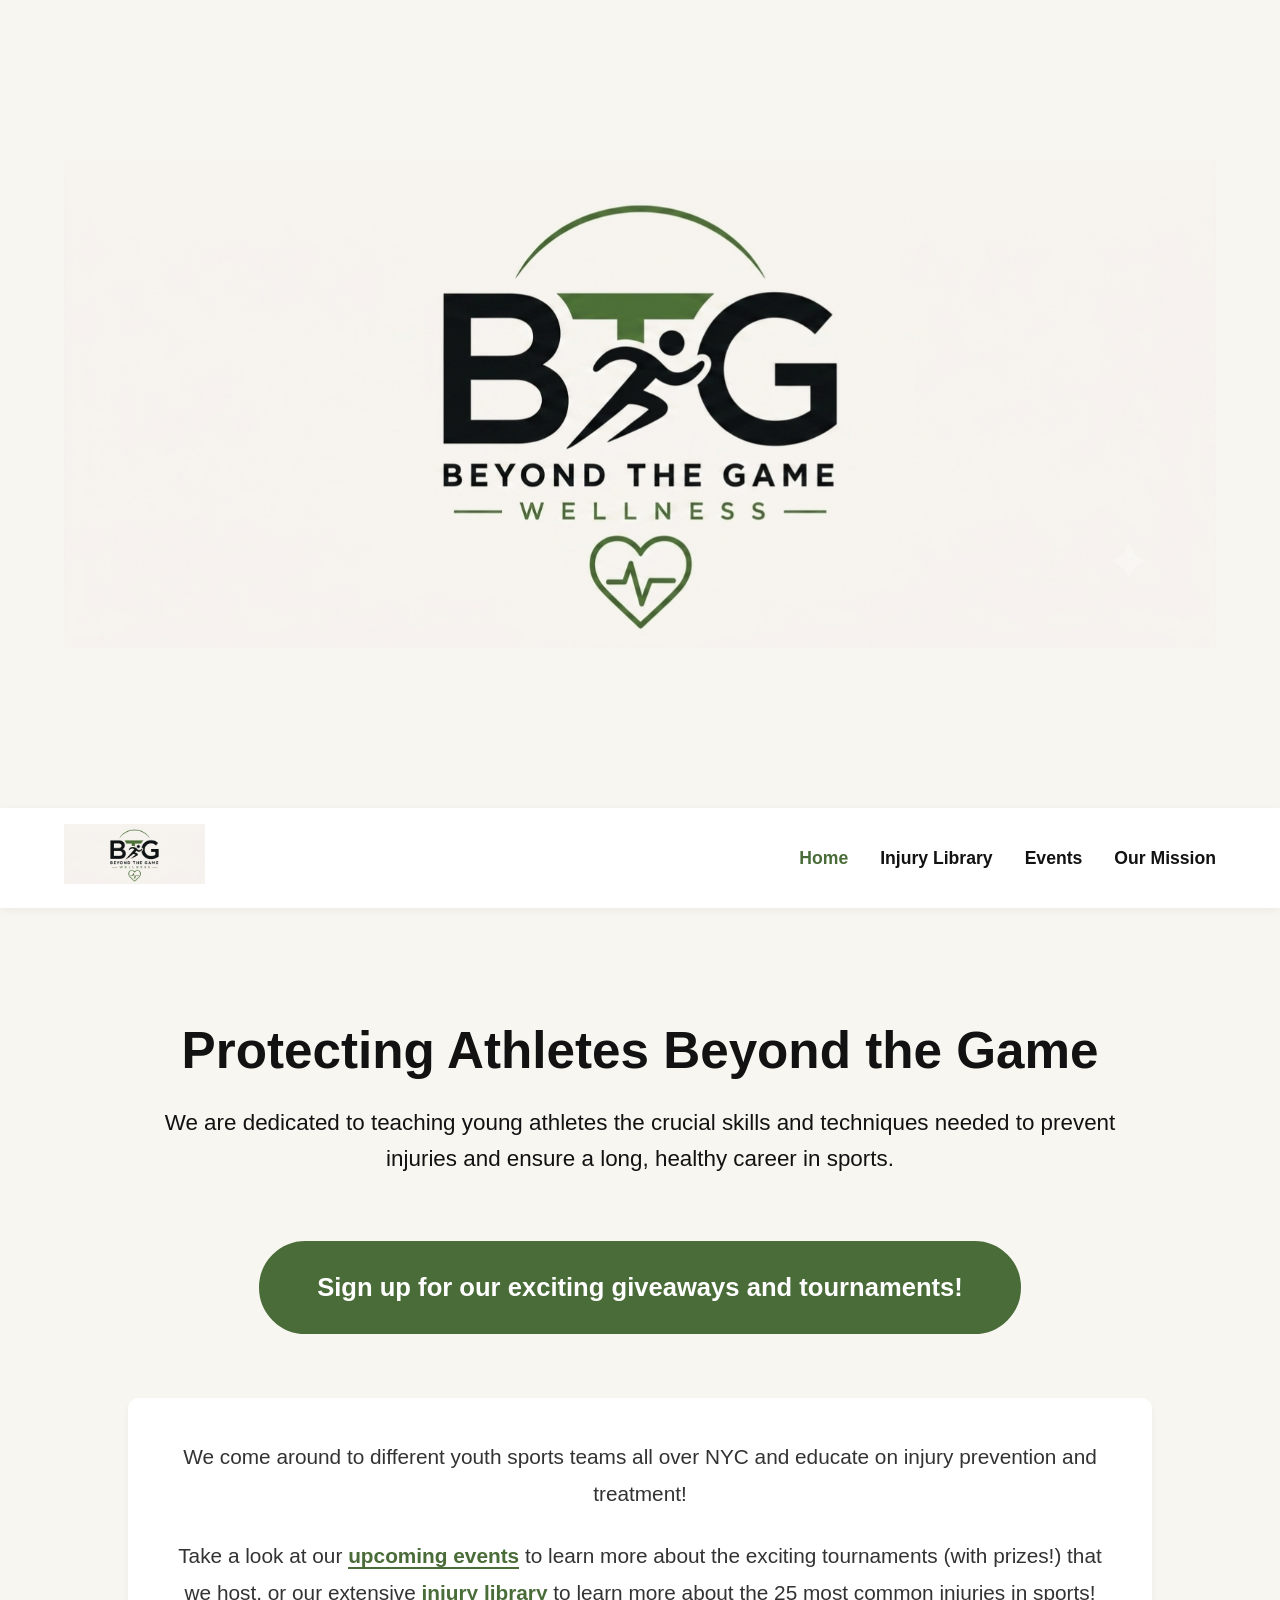
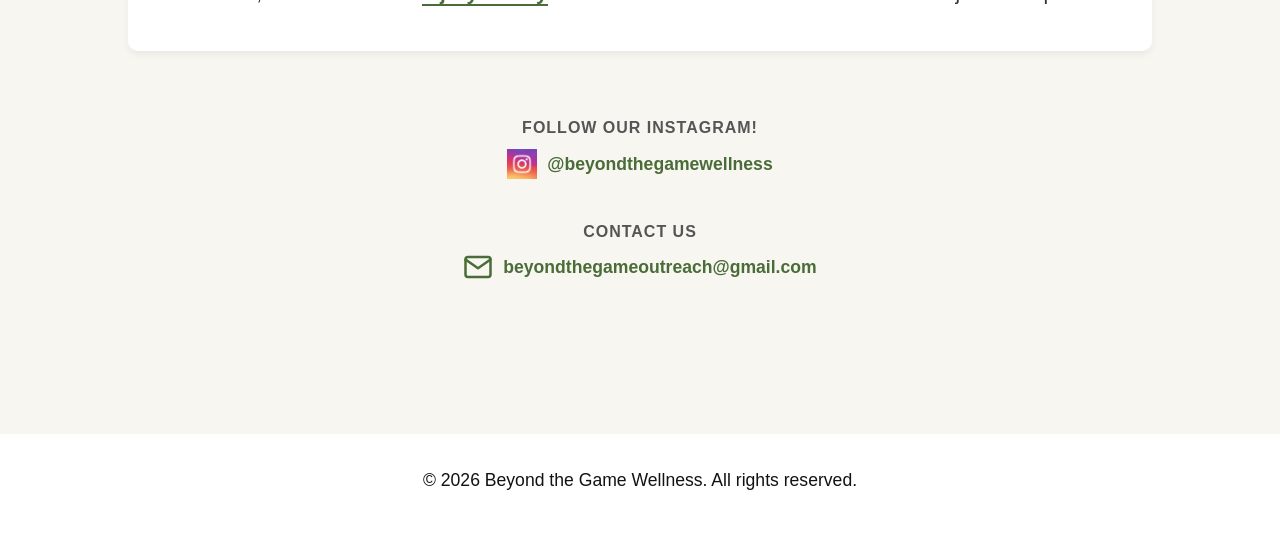
==== index.html @ 7c7904a4 "Added the giveaway section" ====
<!DOCTYPE html>
<html lang="en">
<head>
    <meta charset="UTF-8">
    <meta name="viewport" content="width=device-width, initial-scale=1.0">
    <title>Beyond the Game | Injury Prevention</title>
    <link rel="stylesheet" href="style.css">
</head>
<body>

    <section class="splash">
        <img src="beyondthegame.png" alt="Beyond the Game Logo Large">
    </section>

    <header class="sticky-header">
        <div class="logo">
            <a href="index.html">
                <img src="beyondthegame.png" alt="Beyond the Game Logo Small">
            </a>
        </div>
        <nav>
            <ul>
                <li><a href="index.html" class="active">Home</a></li>
                <li><a href="injurylibrary.html">Injury Library</a></li>
                <li><a href="events.html">Events</a></li>
                <li><a href="about.html">Our Mission</a></li>
            </ul>
        </nav>
    </header>
    
    <main>
        <section class="hero" style="padding-top: 3rem; max-width: 1100px; margin: 0 auto;">
            <h1 style="font-size: 3.2rem; margin-bottom: 1.5rem;">Protecting Athletes Beyond the Game</h1>
            
            <p style="font-size: 1.4rem; margin-bottom: 3rem;">We are dedicated to teaching young athletes the crucial skills and techniques needed to prevent injuries and ensure a long, healthy career in sports.</p>
            
            <a href="events.html" class="btn" style="padding: 1.5rem 3.5rem; font-size: 1.6rem; border-radius: 60px;">Sign up for our exciting giveaways and tournaments!</a>
            
            <div style="margin-top: 4rem; padding: 2.5rem; background-color: var(--white); border-radius: 10px; box-shadow: 0 4px 6px rgba(0,0,0,0.05); font-size: 1.3rem; line-height: 1.8; text-align: center;">
                <p style="margin-bottom: 1.5rem; font-size: 1.3rem; color: #333;">We come around to different youth sports teams all over NYC and educate on injury prevention and treatment!</p>
                <p style="margin-bottom: 0; font-size: 1.3rem; color: #333;">Take a look at our 
                    <a href="events.html" style="color: var(--primary-green); font-weight: bold; text-decoration: none; border-bottom: 2px solid var(--primary-green);">upcoming events</a> 
                    to learn more about the exciting tournaments (with prizes!) that we host, or our extensive 
                    <a href="injurylibrary.html" style="color: var(--primary-green); font-weight: bold; text-decoration: none; border-bottom: 2px solid var(--primary-green);">injury library</a> 
                    to learn more about the 25 most common injuries in sports!
                </p>
            </div>
        </section>
        
        <section style="text-align: center; margin-top: 4rem;">
            <h3 style="font-size: 1rem; color: #555; text-transform: uppercase; letter-spacing: 1px;">Follow our Instagram!</h3>
            
            <a href="https://www.instagram.com/beyondthegamewellness" target="_blank" style="text-decoration: none; color: var(--text-black); display: inline-flex; align-items: center; justify-content: center; gap: 10px; margin-top: 0.5rem;">
                <img src="instagram-logo.png" alt="Instagram Logo" style="width: 30px; height: 30px; transition: transform 0.3s ease;" onmouseover="this.style.transform='scale(1.1)'" onmouseout="this.style.transform='scale(1)'">
                <span style="font-size: 1.1rem; font-weight: 600; color: var(--primary-green);">@beyondthegamewellness</span>
            </a>
        </section>

        <section style="text-align: center; margin-top: 2rem; margin-bottom: 2rem;">
            <h3 style="font-size: 1rem; color: #555; text-transform: uppercase; letter-spacing: 1px;">Contact Us</h3>
            
            <a href="mailto:beyondthegameoutreach@gmail.com" style="text-decoration: none; color: var(--text-black); display: inline-flex; align-items: center; justify-content: center; gap: 10px; margin-top: 0.5rem;">
                <svg width="30" height="30" viewBox="0 0 24 24" fill="none" stroke="var(--primary-green)" stroke-width="2" stroke-linecap="round" stroke-linejoin="round" style="transition: transform 0.3s ease;" onmouseover="this.style.transform='scale(1.1)'" onmouseout="this.style.transform='scale(1)'">
                    <path d="M4 4h16c1.1 0 2 .9 2 2v12c0 1.1-.9 2-2 2H4c-1.1 0-2-.9-2-2V6c0-1.1.9-2 2-2z"></path>
                    <polyline points="22,6 12,13 2,6"></polyline>
                </svg>
                <span style="font-size: 1.1rem; font-weight: 600; color: var(--primary-green);">beyondthegameoutreach@gmail.com</span>
            </a>
        </section>
    </main>
    
    <footer>
        <p>&copy; 2026 Beyond the Game Wellness. All rights reserved.</p>
    </footer>

</body>
</html>
---- style.css ----
/* style.css */
:root {
  --primary-green: #4A6C38;
  --text-black: #121212;
  --bg-cream: #F8F6F0;
  --white: #ffffff;
}

* {
  margin: 0;
  padding: 0;
  box-sizing: border-box;
  font-family: 'Segoe UI', Tahoma, Geneva, Verdana, sans-serif;
}

body {
  background-color: var(--bg-cream);
  color: var(--text-black);
  line-height: 1.6;
}

/* =========================================
   Splash Screen Setup
   ========================================= */
.splash {
  /* Subtracts header height to center perfectly */
  height: calc(100vh - 92px); 
  display: flex;
  justify-content: center;
  align-items: center;
  background-color: var(--bg-cream);
}

.splash img {
  max-width: 90%;
  max-height: 70vh;
  /* Smooth fade-in effect */
  animation: fadeIn 1.2s ease-out forwards; 
}

@keyframes fadeIn {
  0% { opacity: 0; transform: translateY(20px); }
  100% { opacity: 1; transform: translateY(0); }
}

/* =========================================
   General Typography & Spacing
   ========================================= */
h1 {
  font-size: 3rem;
  margin-bottom: 1rem;
  line-height: 1.2;
}

h2 {
  margin-bottom: 1rem;
}

p {
  font-size: 1.1rem;
  margin-bottom: 1.5rem;
}

/* =========================================
   Header & Navigation
   ========================================= */
header {
  background-color: var(--white);
  padding: 1rem 5%;
  display: flex;
  justify-content: space-between;
  align-items: center;
  box-shadow: 0 2px 10px rgba(0,0,0,0.05);
  position: sticky;
  top: 0;
  z-index: 1000;
}

.logo img { 
  height: 60px; 
}

nav ul { 
  list-style: none; 
  display: flex; 
  gap: 2rem; 
}

nav a {
  text-decoration: none;
  color: var(--text-black);
  font-weight: 600;
  font-size: 1.1rem;
  transition: color 0.3s ease;
}

nav a:hover, nav a.active { 
  color: var(--primary-green); 
}

/* =========================================
   Main Content & Grid
   ========================================= */
main {
  padding: 4rem 10%; 
  min-height: 70vh;
}

.hero { 
  text-align: center; 
  margin-bottom: 3rem; 
}

.hero .btn {
  margin-top: 1rem; 
}

.grid {
  display: grid;
  grid-template-columns: 1fr; /* Keeps it in clean rows */
  gap: 1rem;
}

/* =========================================
   Card & Collapsible Styling
   ========================================= */
.card {
  background-color: var(--white);
  padding: 1.5rem;
  border-radius: 10px;
  box-shadow: 0 4px 6px rgba(0,0,0,0.05);
  transition: all 0.3s ease;
}

.card:hover { 
  box-shadow: 0 6px 12px rgba(0,0,0,0.1); 
}

.card details summary {
  list-style: none;
  outline: none;
  cursor: pointer;
  display: flex;
  justify-content: space-between;
  align-items: center;
}

.card summary::-webkit-details-marker { 
  display: none; 
}

.card summary h2 {
  color: var(--primary-green);
  font-size: 1.5rem;
  margin: 0;
}

/* The '+' and '-' icons */
.card summary::after {
  content: '+';
  font-size: 2rem;
  color: var(--primary-green);
  font-weight: bold;
}

.card details[open] summary::after { 
  content: '-'; 
}

/* Expanded Content Internal Styling */
.card details[open] {
  margin-top: 1rem;
  padding-top: 1rem;
  border-top: 2px solid var(--bg-cream);
}

.card h3 {
  font-size: 1.1rem;
  margin-top: 1rem;
  color: var(--text-black);
}

.card p { 
  margin-bottom: 0.5rem; 
  color: #555; 
}

.card ul { 
  margin-left: 1.5rem; 
  margin-bottom: 0.5rem; 
  color: #555; 
}

.card .faq {
  background-color: var(--bg-cream);
  padding: 1rem;
  border-radius: 8px;
  margin-top: 1rem;
}

/* =========================================
   Buttons
   ========================================= */
.btn {
  display: inline-block;
  background-color: var(--primary-green);
  color: var(--white);
  padding: 0.8rem 2rem;
  text-decoration: none;
  border-radius: 50px;
  font-weight: bold;
  transition: all 0.3s ease;
  border: 2px solid var(--primary-green);
}

.btn:hover {
  background-color: transparent;
  color: var(--primary-green);
  transform: translateY(-3px);
  box-shadow: 0 4px 15px rgba(74, 108, 56, 0.3);
}

/* =========================================
   Footer
   ========================================= */
footer { 
  text-align: center; 
  padding: 2rem; 
  background-color: var(--white); 
  margin-top: 3rem; 
}
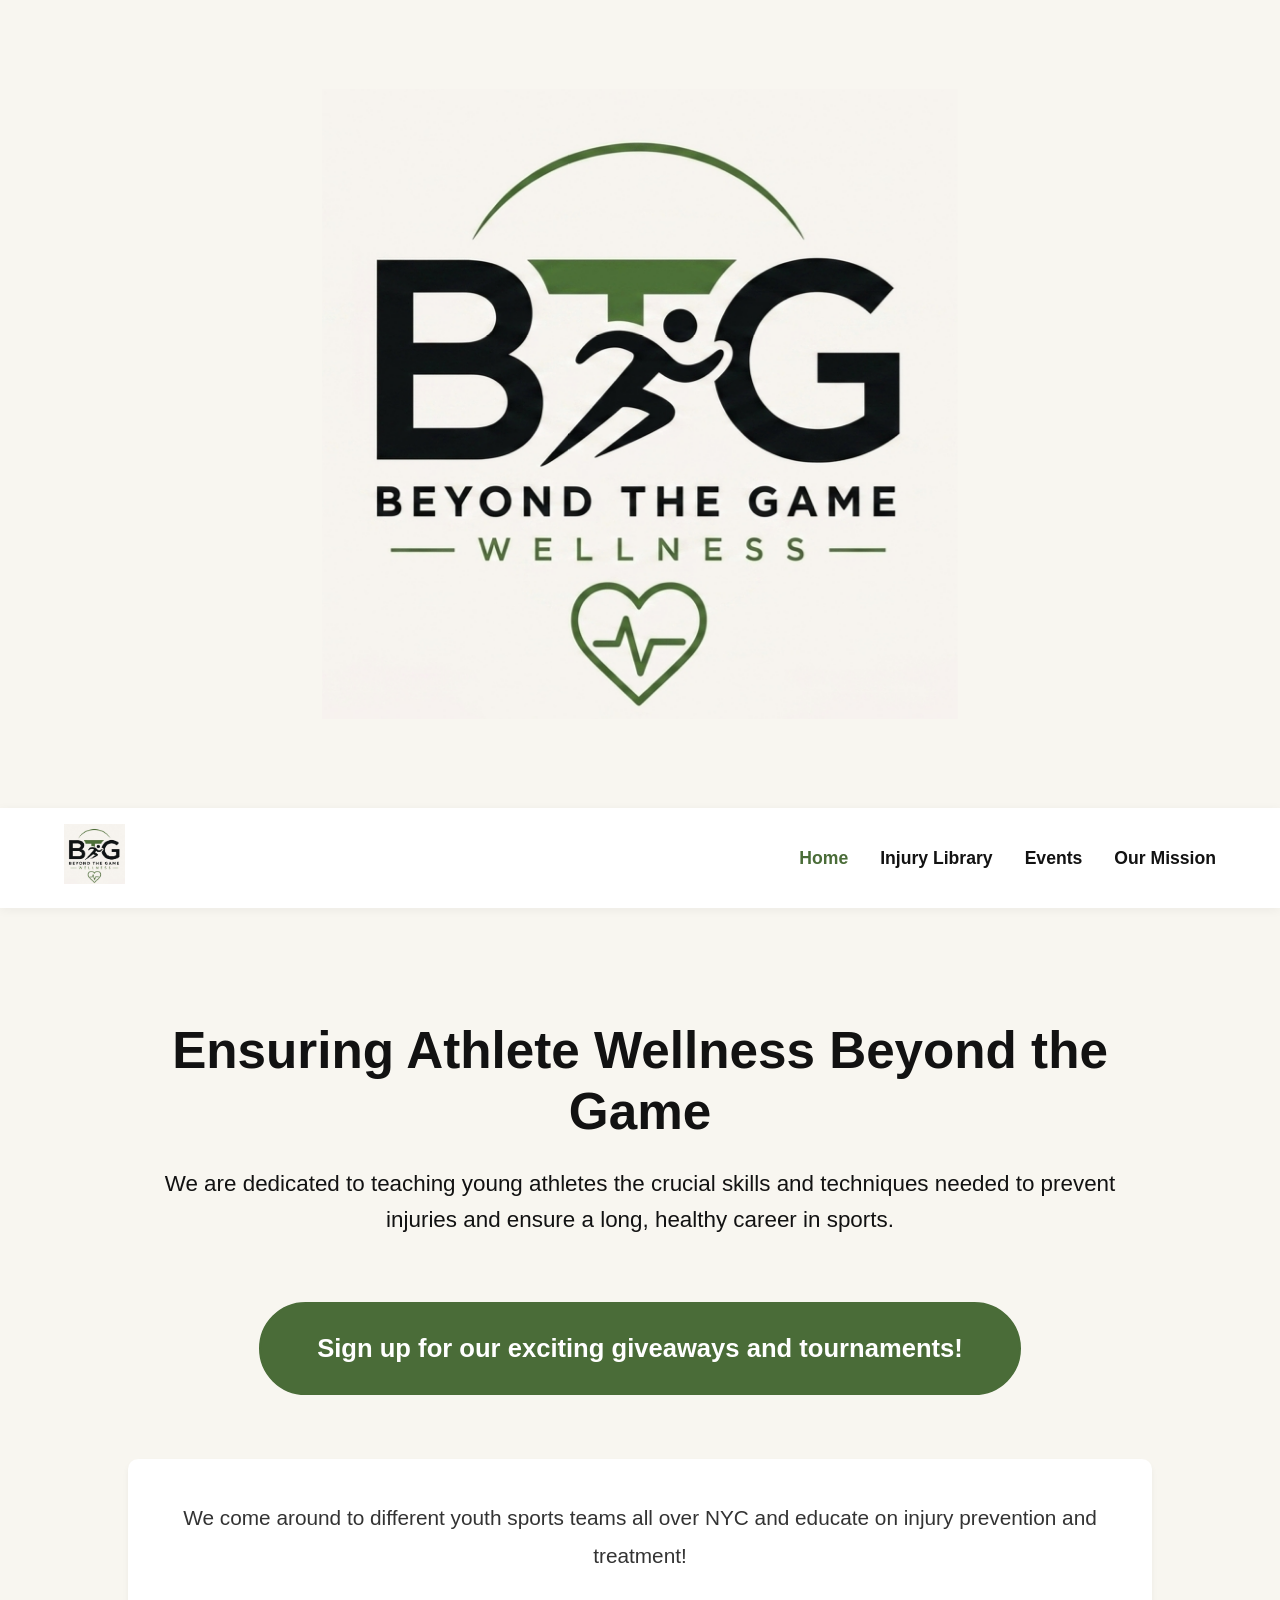
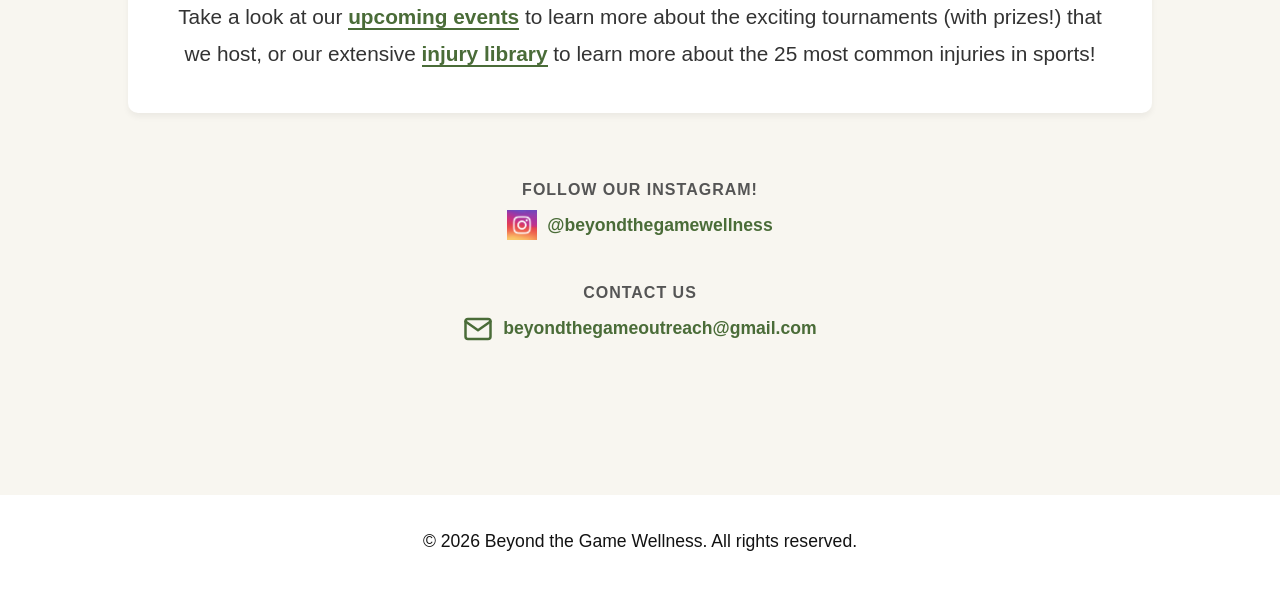
==== commit ce1ea502: "Updated the giveaway section front page and about page" ====
--- a/index.html
+++ b/index.html
@@ -3,7 +3,7 @@
 <head>
     <meta charset="UTF-8">
     <meta name="viewport" content="width=device-width, initial-scale=1.0">
-    <title>Beyond the Game | Injury Prevention</title>
+    <title>Beyond the Game Wellness | Injury Education</title>
     <link rel="stylesheet" href="style.css">
 </head>
 <body>
@@ -30,7 +30,7 @@
     
     <main>
         <section class="hero" style="padding-top: 3rem; max-width: 1100px; margin: 0 auto;">
-            <h1 style="font-size: 3.2rem; margin-bottom: 1.5rem;">Protecting Athletes Beyond the Game</h1>
+            <h1 style="font-size: 3.2rem; margin-bottom: 1.5rem;">Ensuring Athlete Wellness Beyond the Game</h1>
             
             <p style="font-size: 1.4rem; margin-bottom: 3rem;">We are dedicated to teaching young athletes the crucial skills and techniques needed to prevent injuries and ensure a long, healthy career in sports.</p>
             
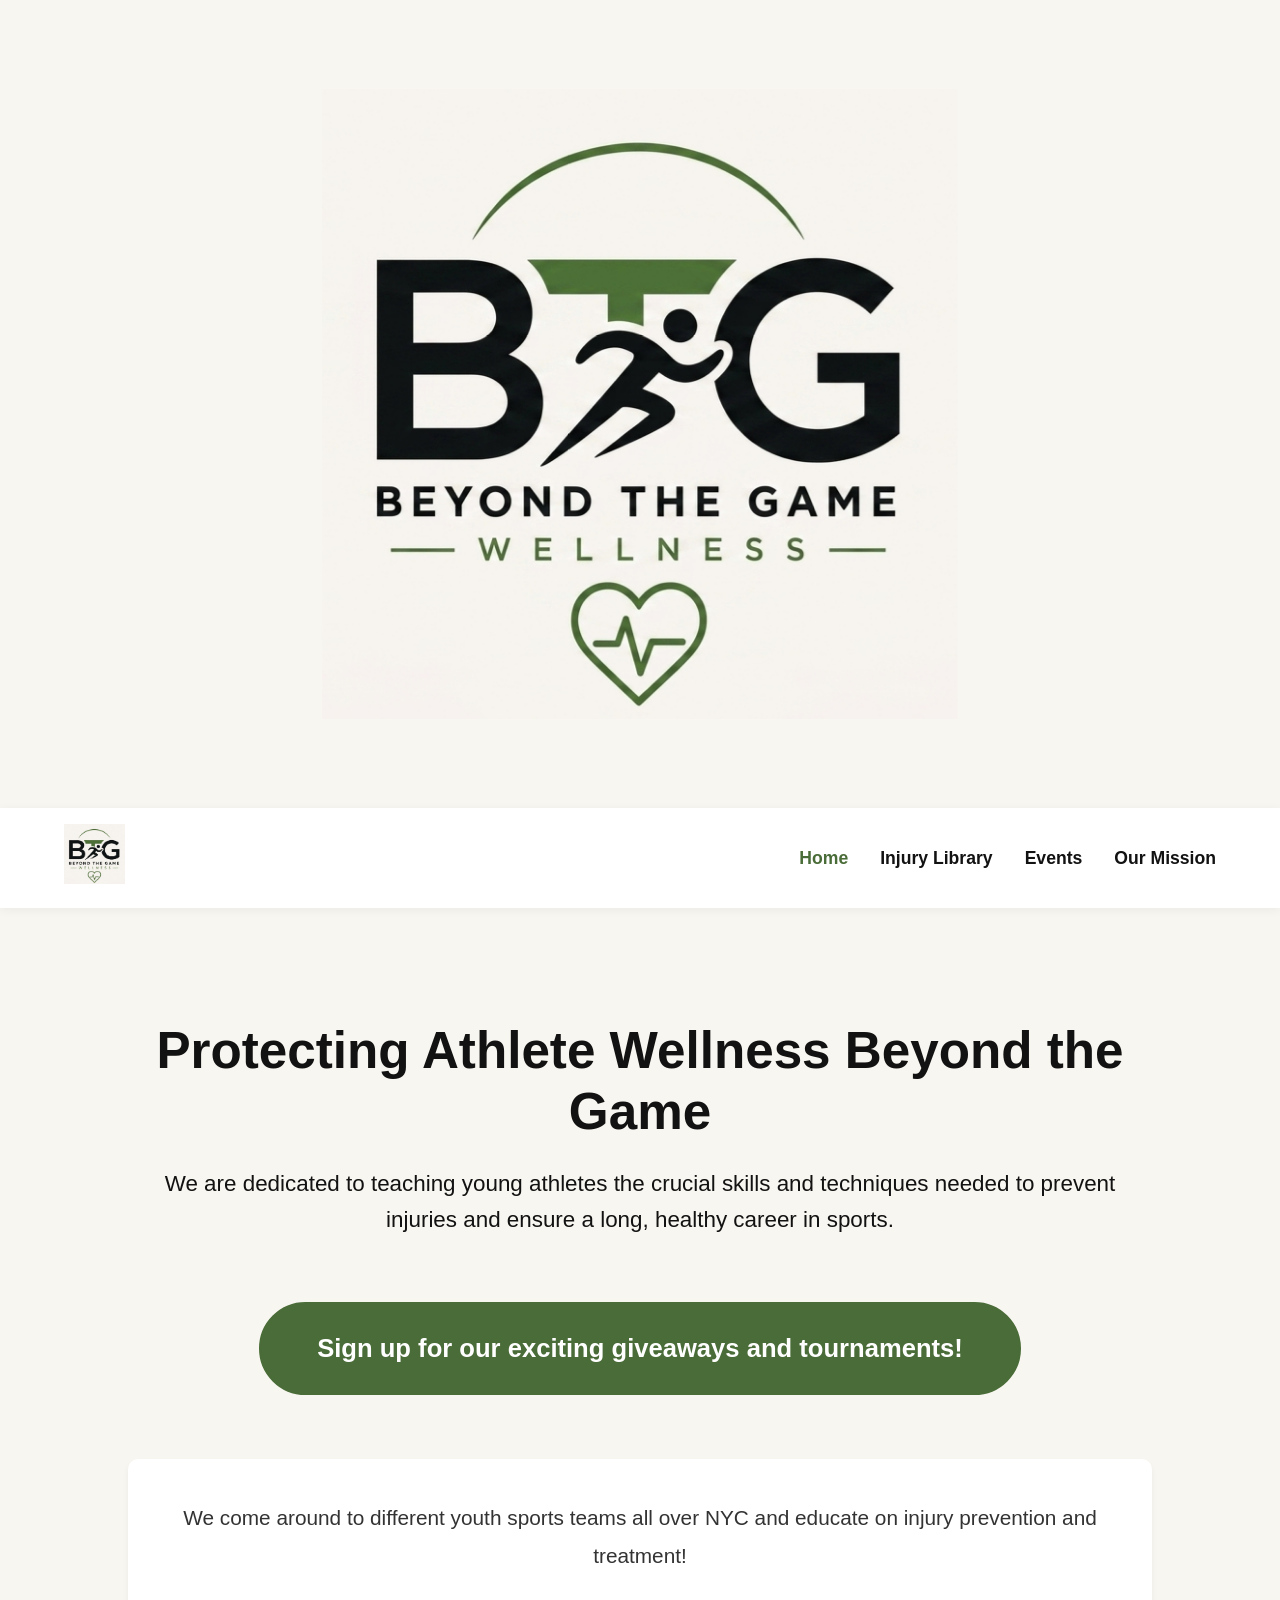
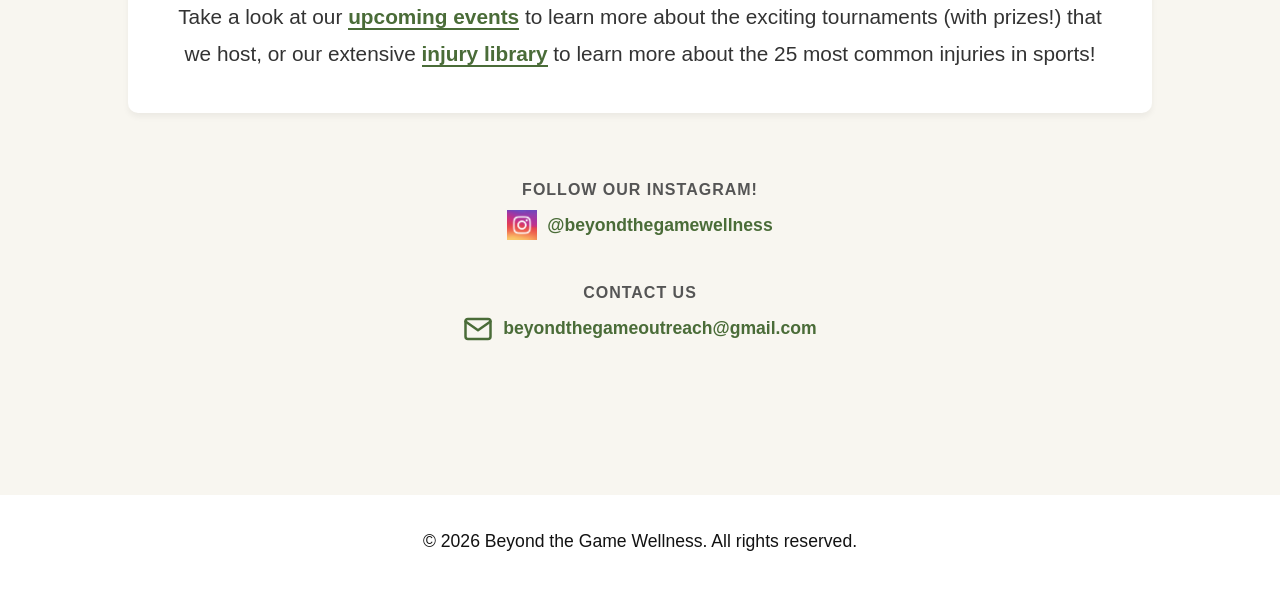
==== commit 4da60711: "Fixes bolding" ====
--- a/index.html
+++ b/index.html
@@ -30,7 +30,7 @@
     
     <main>
         <section class="hero" style="padding-top: 3rem; max-width: 1100px; margin: 0 auto;">
-            <h1 style="font-size: 3.2rem; margin-bottom: 1.5rem;">Ensuring Athlete Wellness Beyond the Game</h1>
+            <h1 style="font-size: 3.2rem; margin-bottom: 1.5rem;">Protecting Athlete Wellness Beyond the Game</h1>
             
             <p style="font-size: 1.4rem; margin-bottom: 3rem;">We are dedicated to teaching young athletes the crucial skills and techniques needed to prevent injuries and ensure a long, healthy career in sports.</p>
             
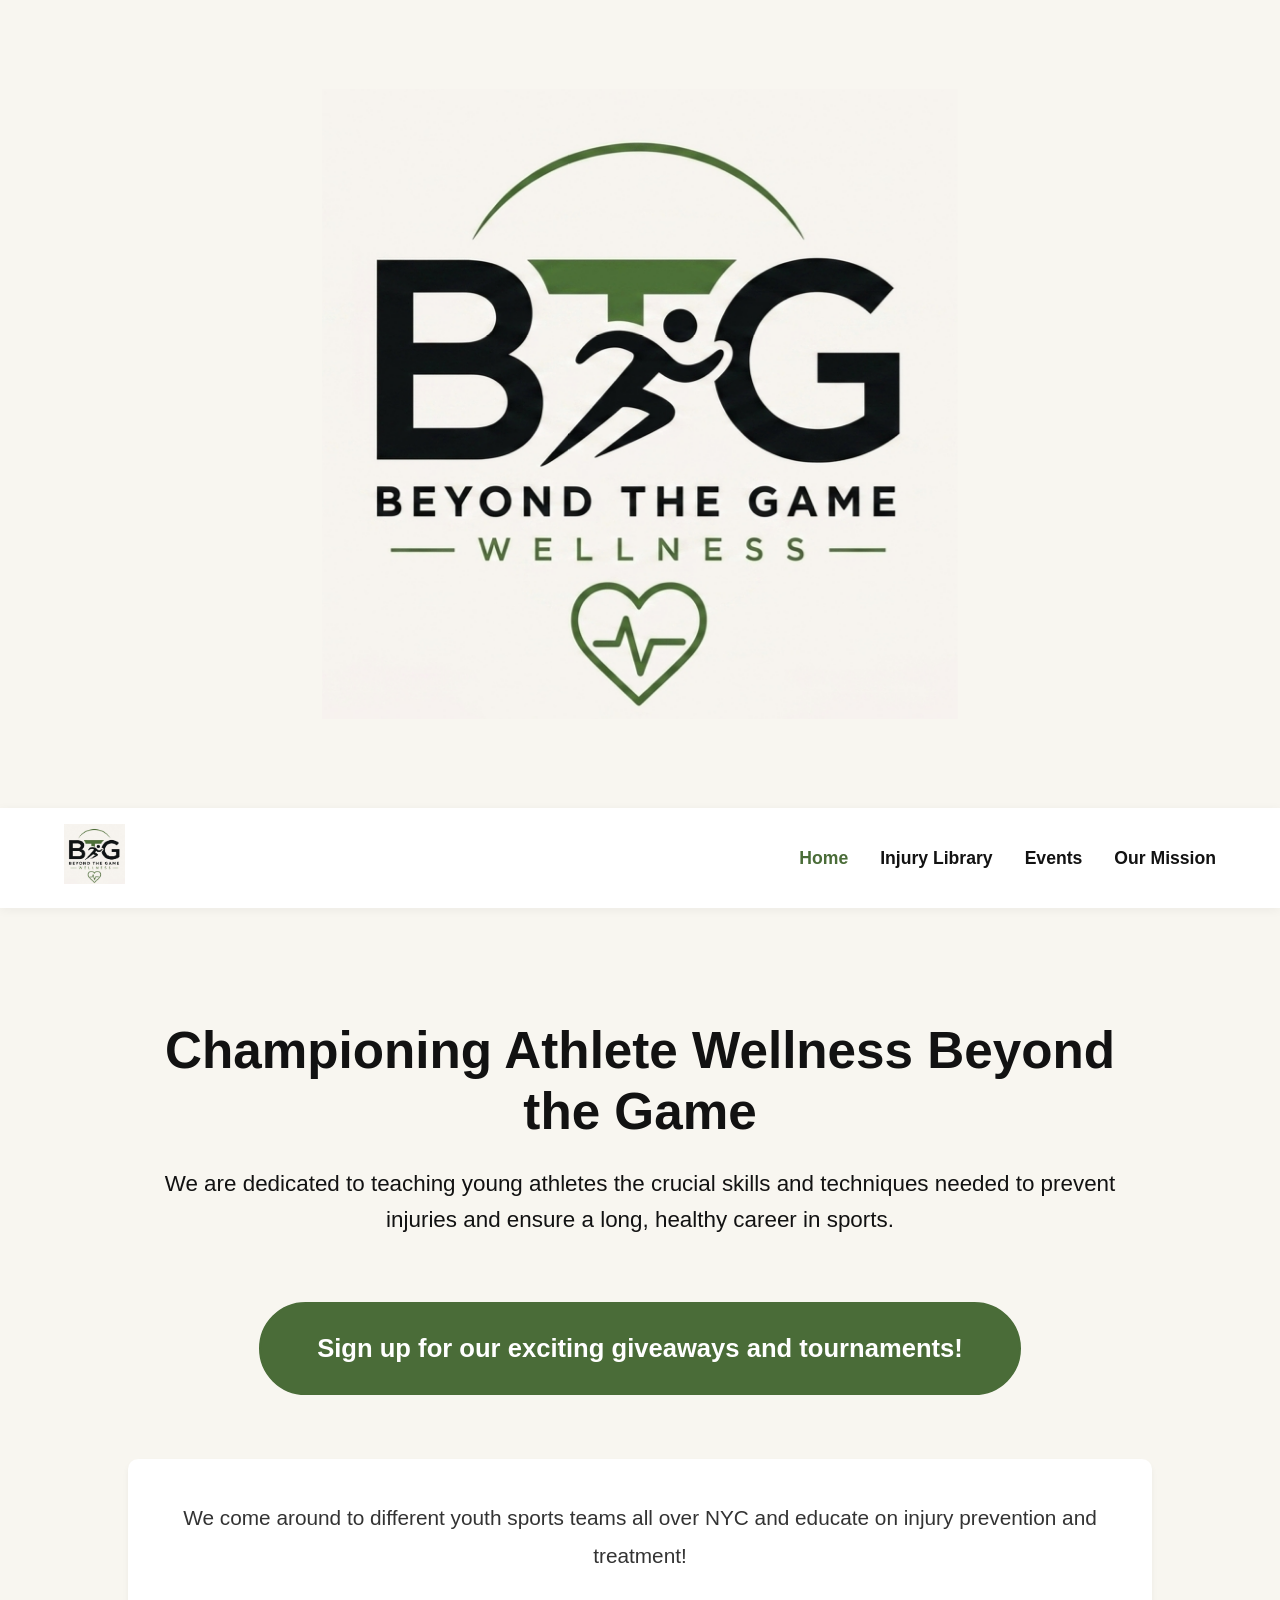
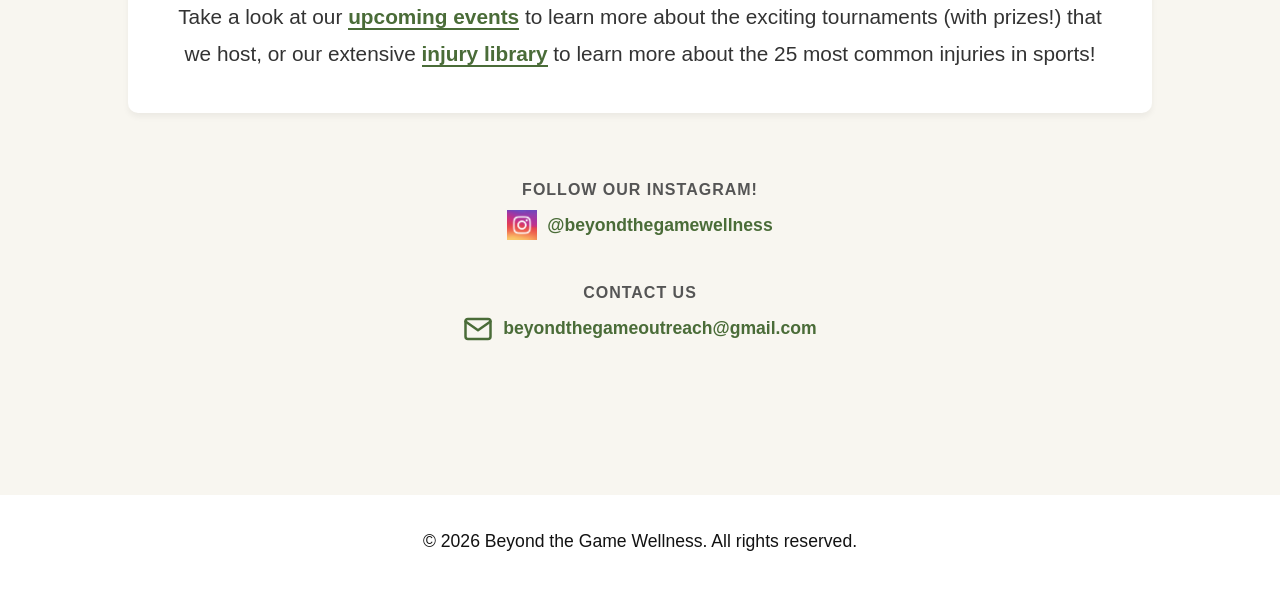
==== commit c4d7ecbf: "Fixes bolding" ====
--- a/index.html
+++ b/index.html
@@ -30,7 +30,7 @@
     
     <main>
         <section class="hero" style="padding-top: 3rem; max-width: 1100px; margin: 0 auto;">
-            <h1 style="font-size: 3.2rem; margin-bottom: 1.5rem;">Protecting Athlete Wellness Beyond the Game</h1>
+            <h1 style="font-size: 3.2rem; margin-bottom: 1.5rem;">Championing Athlete Wellness Beyond the Game</h1>
             
             <p style="font-size: 1.4rem; margin-bottom: 3rem;">We are dedicated to teaching young athletes the crucial skills and techniques needed to prevent injuries and ensure a long, healthy career in sports.</p>
             
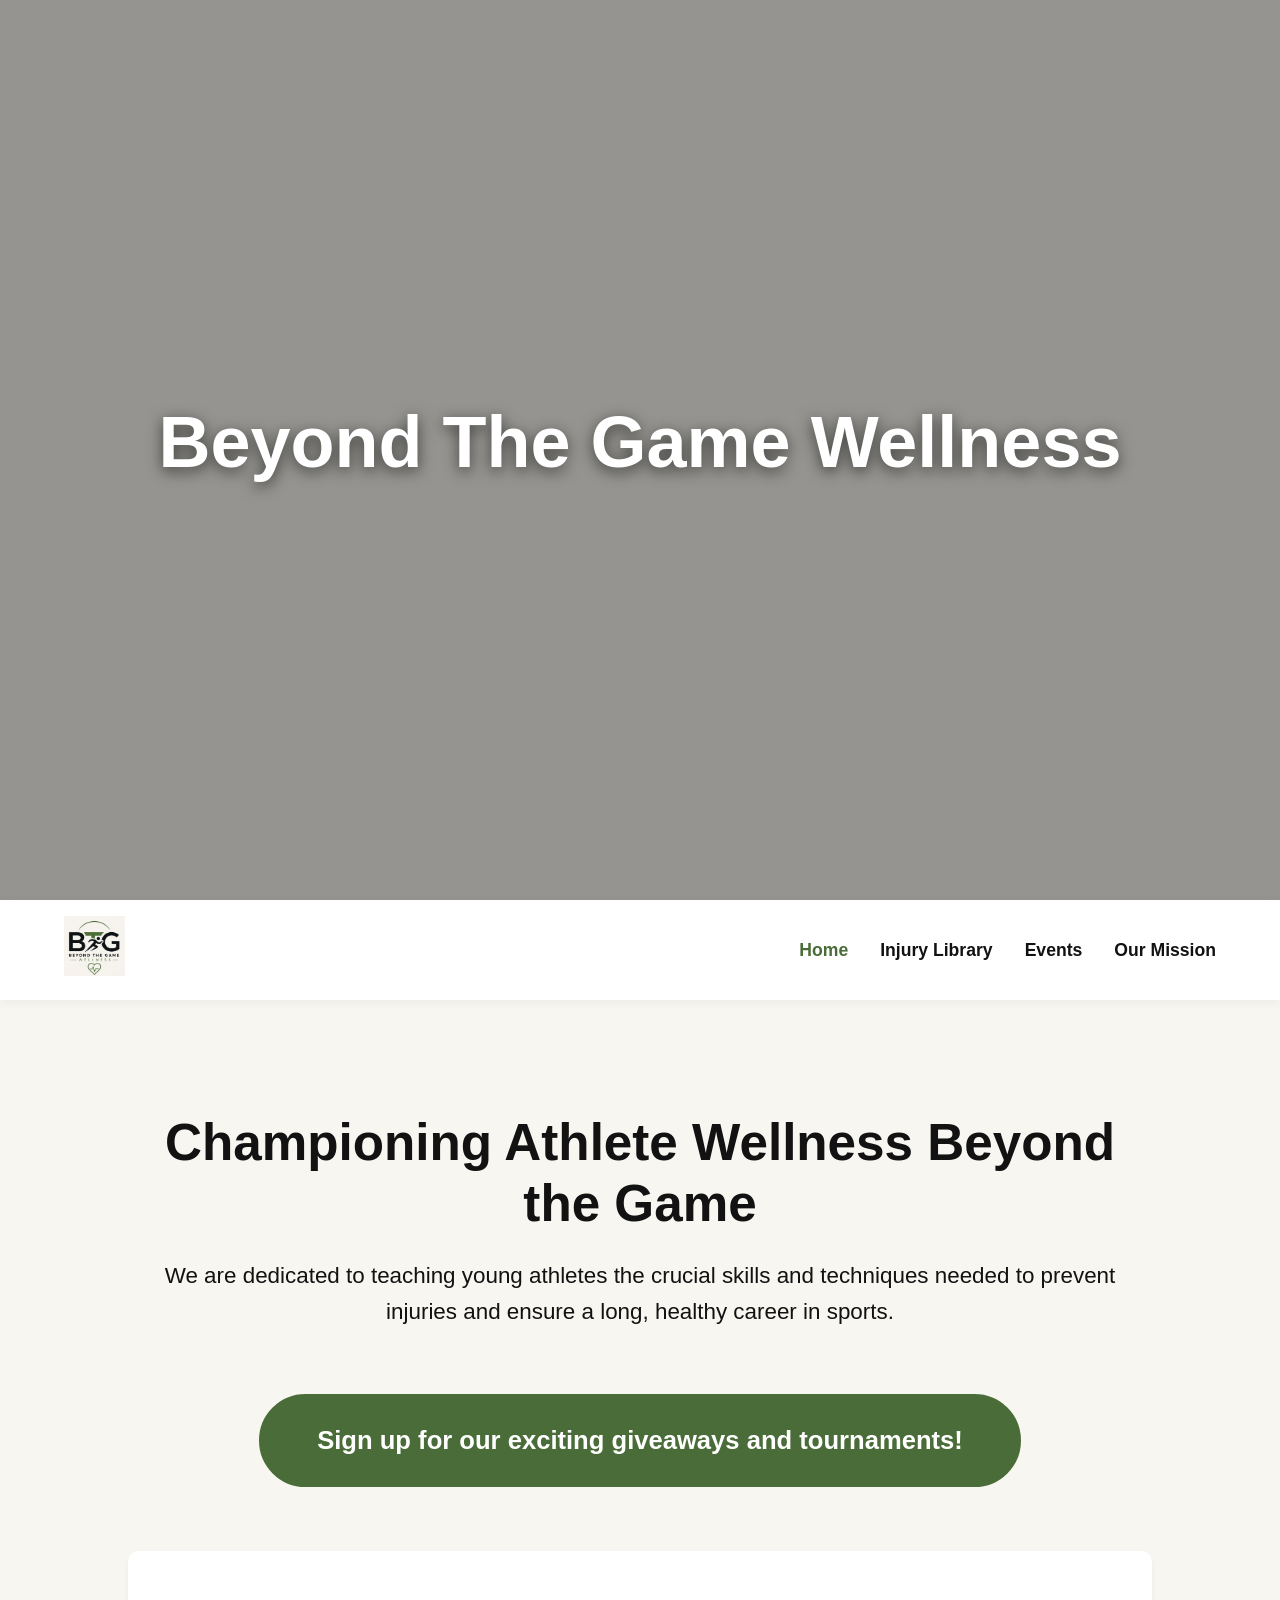
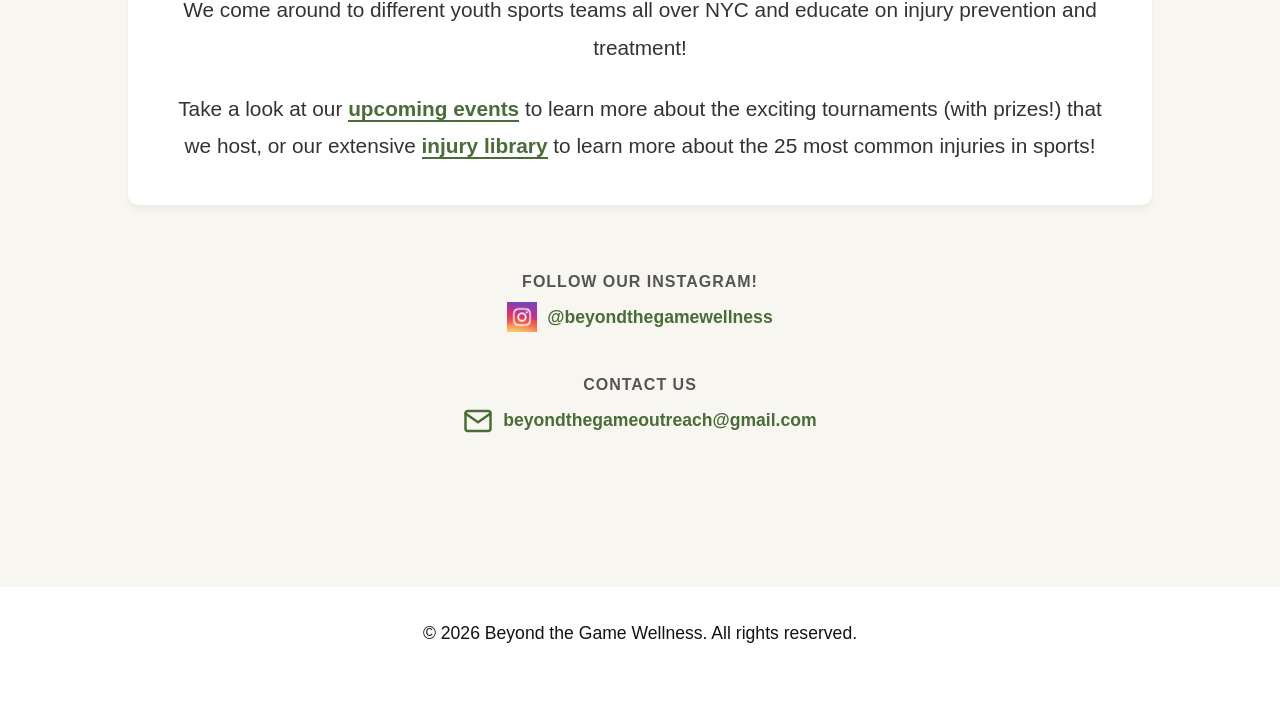
==== commit fa4331df: "Added ybl and btg big photo onto the front page" ====
--- a/index.html
+++ b/index.html
@@ -5,11 +5,77 @@
     <meta name="viewport" content="width=device-width, initial-scale=1.0">
     <title>Beyond the Game Wellness | Injury Education</title>
     <link rel="stylesheet" href="style.css">
+    <style>
+        /* Remove default browser margins to ensure it perfectly fills the screen */
+        html, body {
+            margin: 0;
+            padding: 0;
+            overflow-x: hidden; 
+        }
+
+        /* Set the section to be exactly the size of the window and use the image as a background */
+        .splash {
+            position: relative;
+            width: 100vw;
+            height: 100vh;
+            display: flex;
+            justify-content: center;
+            align-items: center;
+            
+            /* This guarantees it fills the whole screen beautifully */
+            background-image: url('YBLXBTG.png');
+            background-size: cover;
+            background-position: center;
+            background-repeat: no-repeat;
+            
+            margin: 0;
+            padding: 0;
+        }
+
+        /* Adds a subtle dark tint to the image so your white text pops */
+        .splash::before {
+            content: "";
+            position: absolute;
+            top: 0;
+            left: 0;
+            right: 0;
+            bottom: 0;
+            background-color: rgba(0, 0, 0, 0.4); /* Adjust the 0.4 up or down to make the tint darker/lighter */
+            z-index: 1;
+        }
+
+        /* Styling and animation for the layered text */
+        .splash-text {
+            position: relative;
+            z-index: 2; /* Sits on top of the image and the dark tint */
+            color: #ffffff;
+            font-size: 4.5rem;
+            font-weight: bold;
+            text-align: center;
+            text-shadow: 0px 4px 15px rgba(0, 0, 0, 0.6);
+            opacity: 0;
+            animation: fadeInText 2s ease-in-out forwards;
+            padding: 0 1rem;
+        }
+
+        /* The fade-in animation keyframes */
+        @keyframes fadeInText {
+            0% {
+                opacity: 0;
+                transform: translateY(20px);
+            }
+            100% {
+                opacity: 1;
+                transform: translateY(0);
+            }
+        }
+    </style>
 </head>
 <body>
 
+    <!-- Splash section with background image and fading text -->
     <section class="splash">
-        <img src="beyondthegame.png" alt="Beyond the Game Logo Large">
+        <h1 class="splash-text">Beyond The Game Wellness</h1>
     </section>
 
     <header class="sticky-header">
@@ -74,4 +140,4 @@
     </footer>
 
 </body>
-</html> +</html>
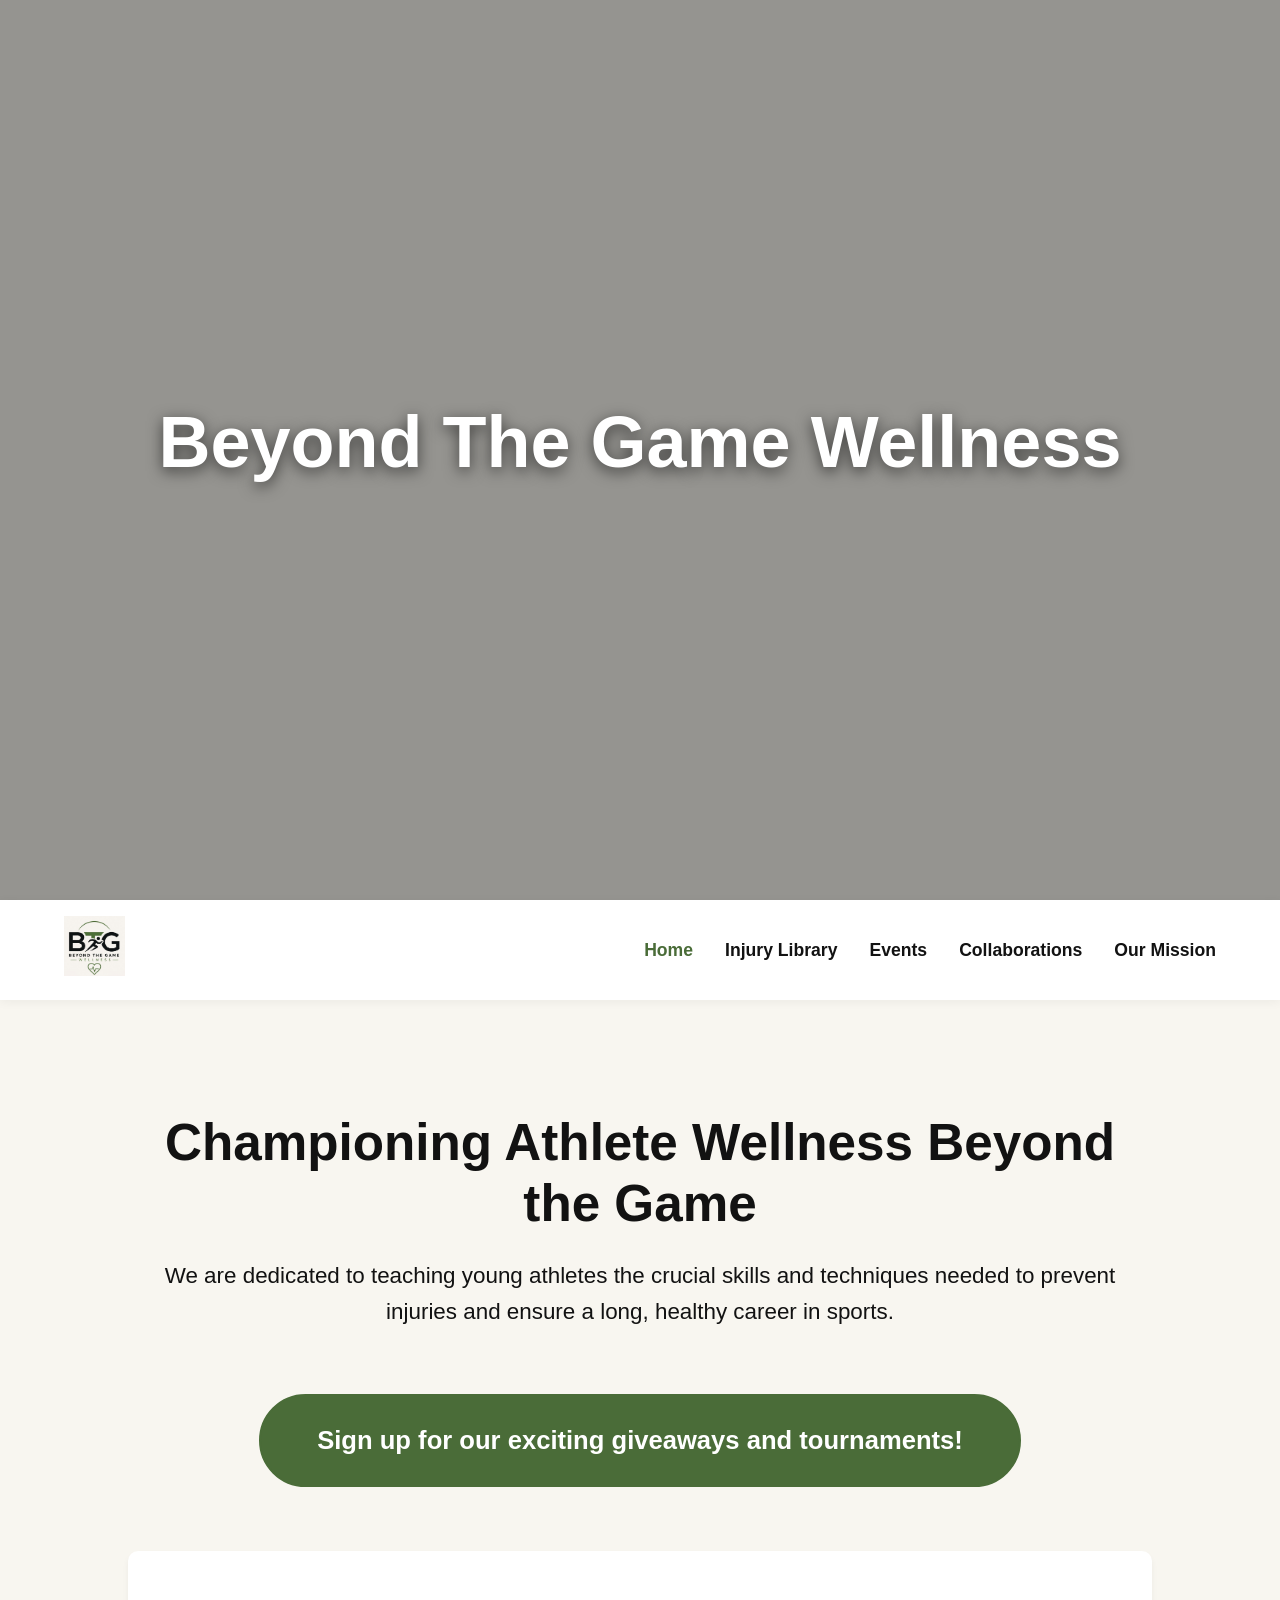
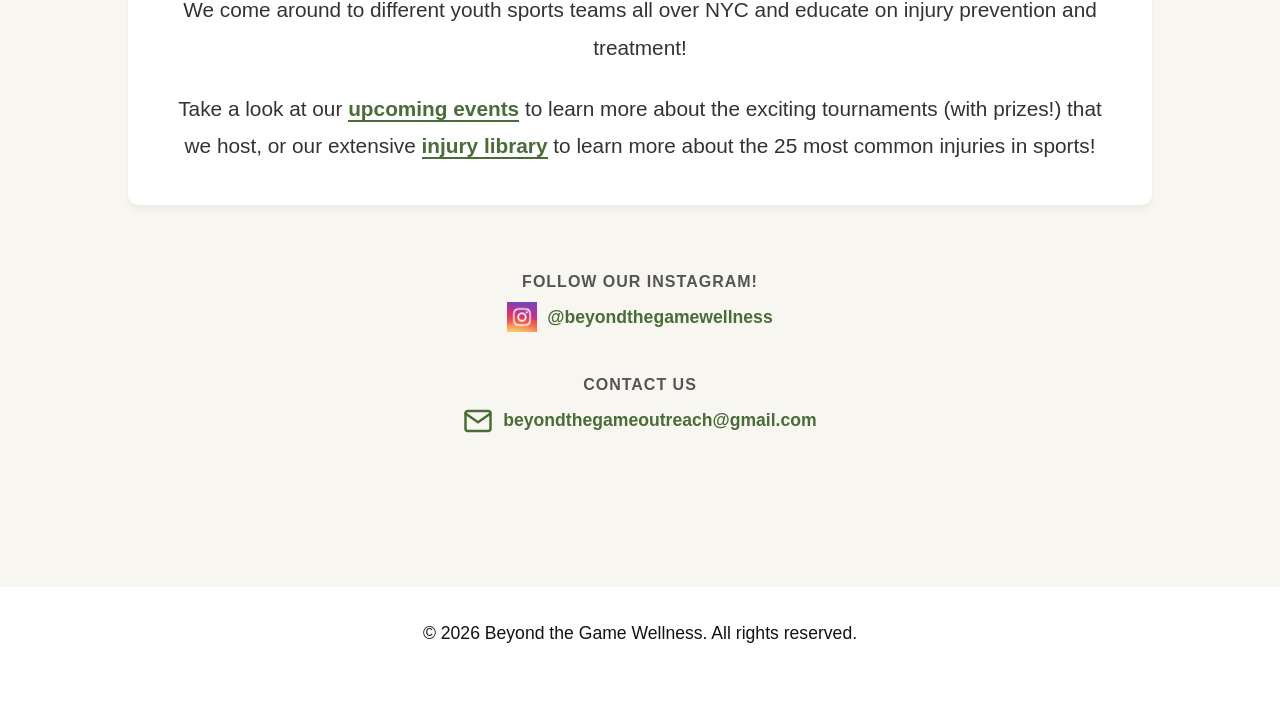
==== commit 1eaa3be0: "Fixed the large sized photo and added ybl collab" ====
--- a/index.html
+++ b/index.html
@@ -89,6 +89,8 @@
                 <li><a href="index.html" class="active">Home</a></li>
                 <li><a href="injurylibrary.html">Injury Library</a></li>
                 <li><a href="events.html">Events</a></li>
+
+                <li><a href="collaborations.html">Collaborations</a></li>
                 <li><a href="about.html">Our Mission</a></li>
             </ul>
         </nav>
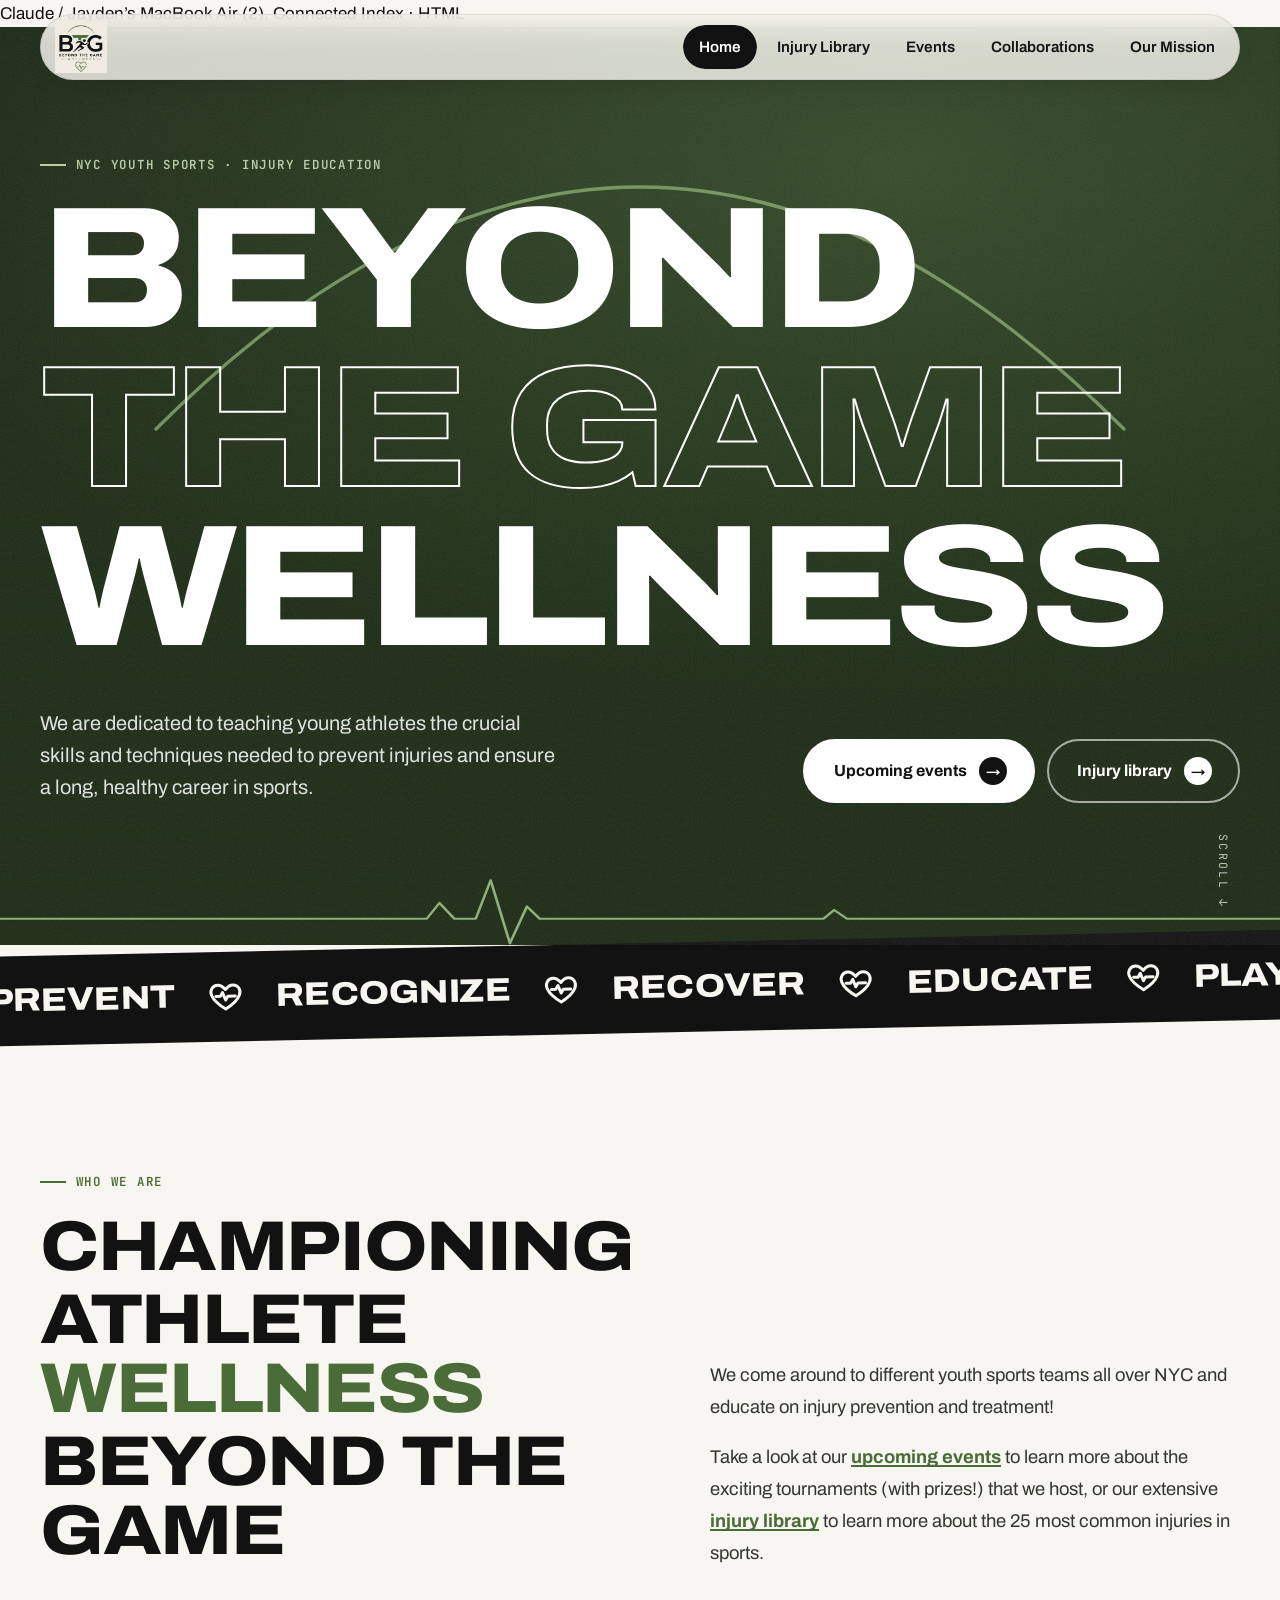
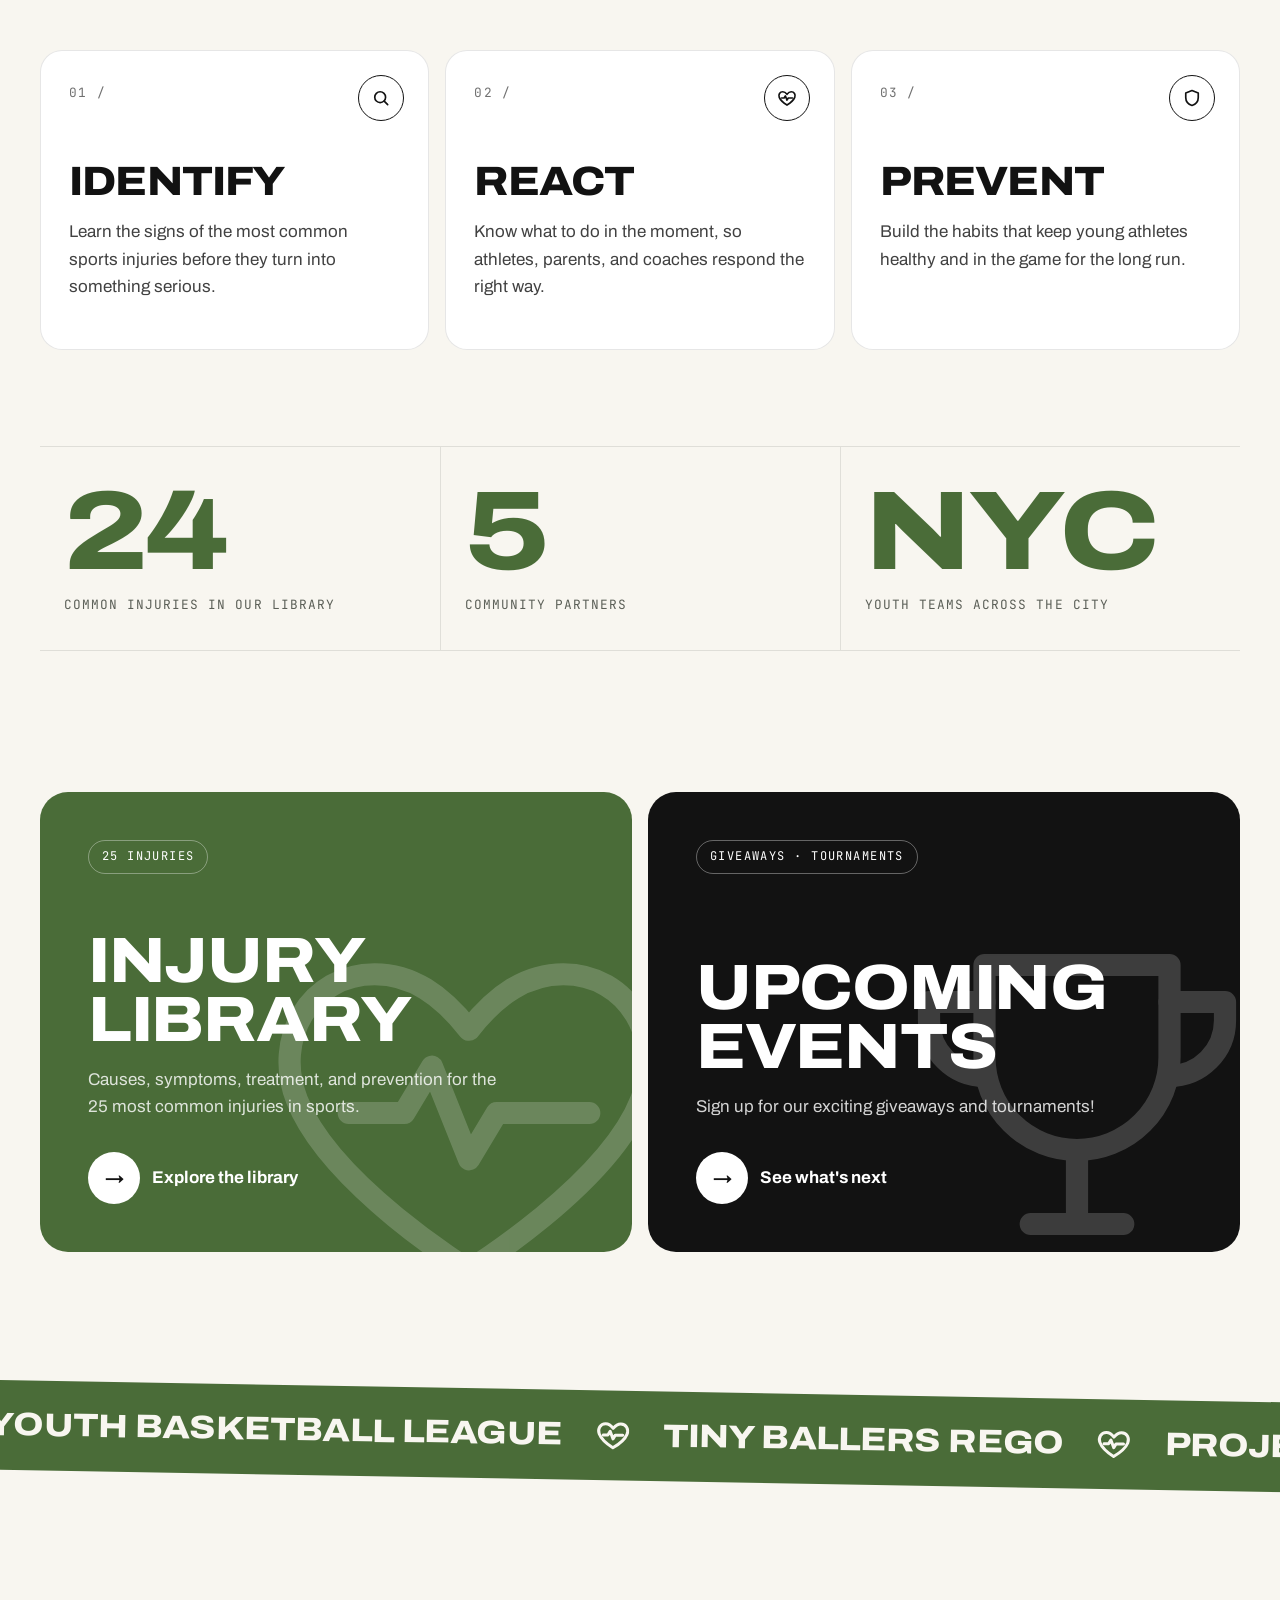
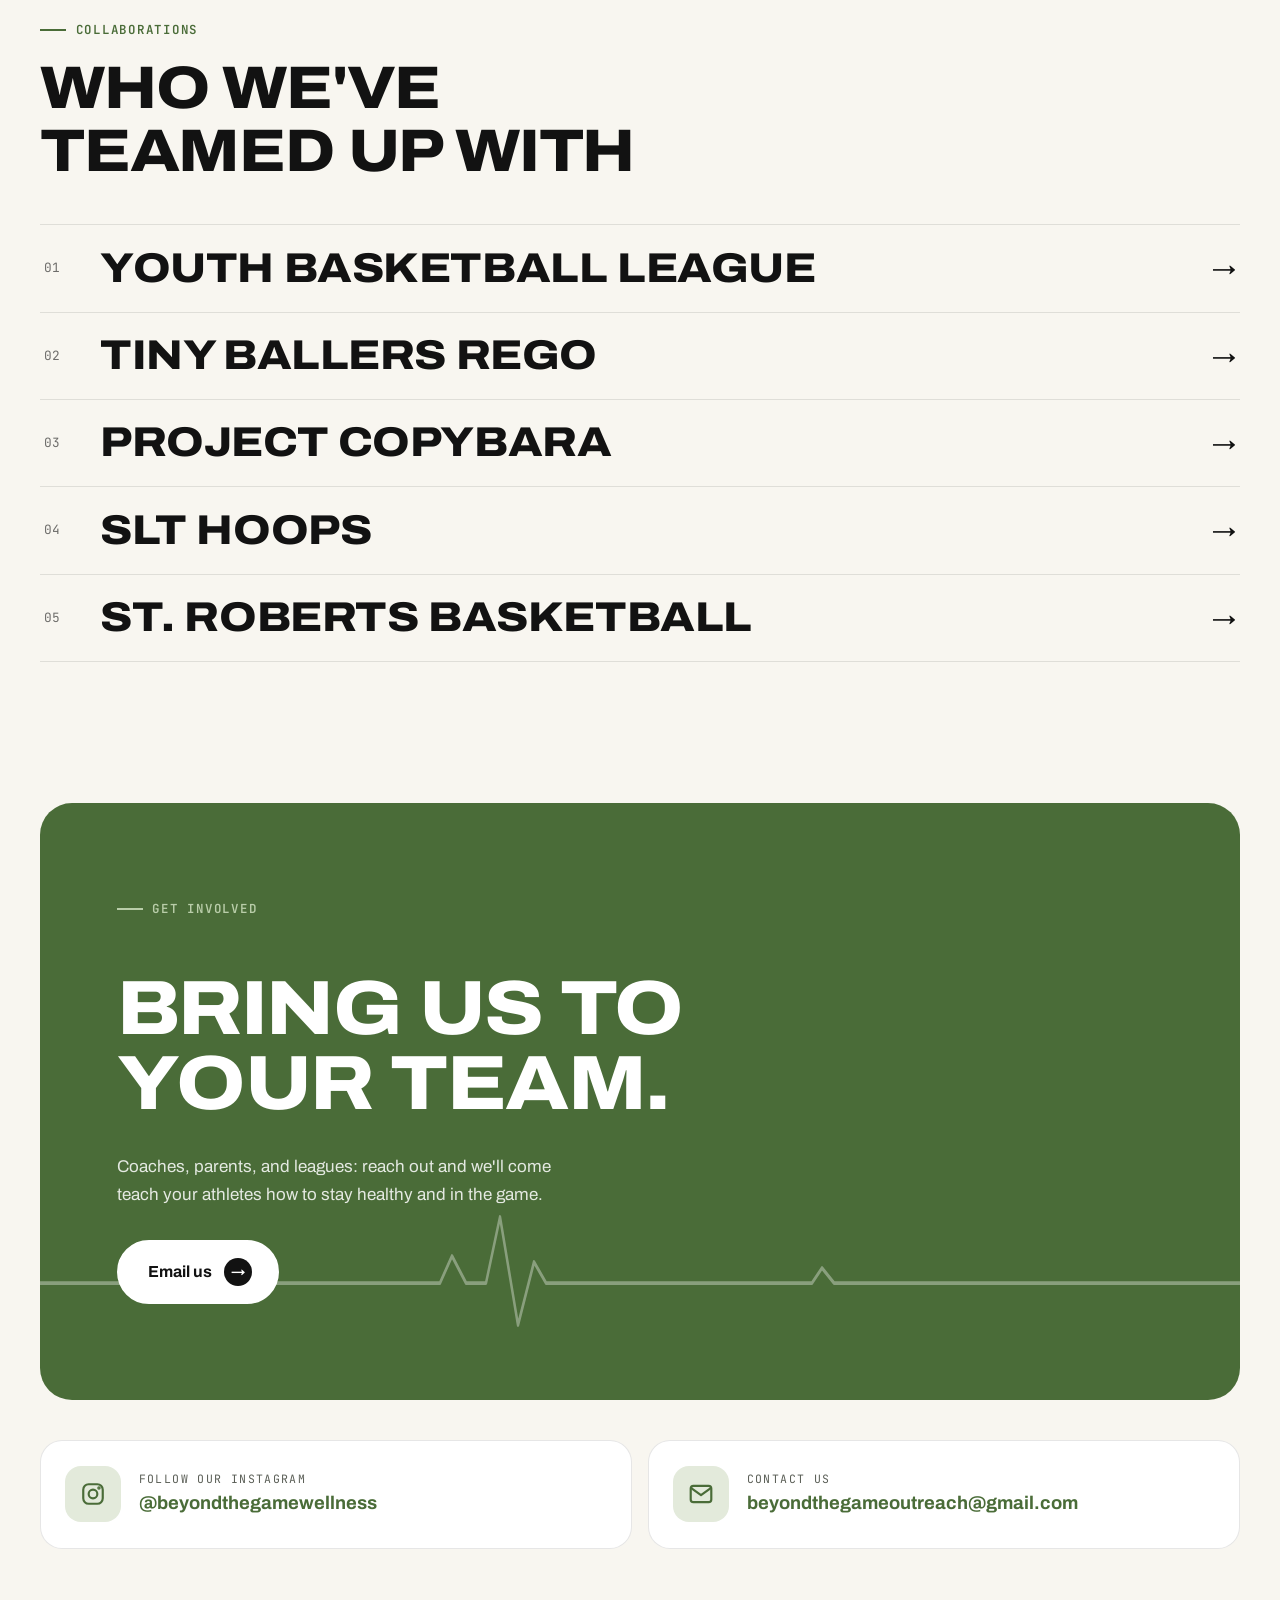
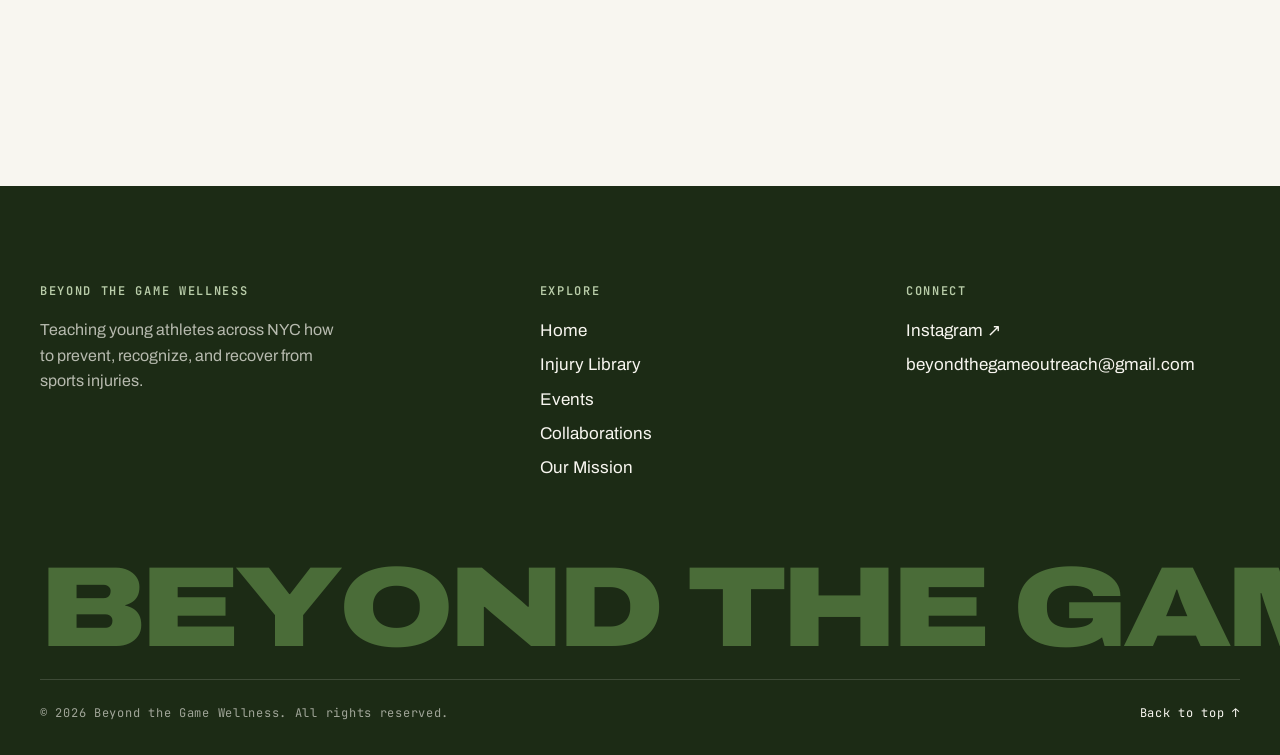
==== commit 8b9c1dd7: "Claude generated new website revamp" ====
--- a/index.html
+++ b/index.html
@@ -1,145 +1,269 @@
+Claude
+/
+Jayden’s MacBook Air (2), Connected
+
+
+
+
+
+
+
+
+
+
+
+
+
+
+
+
+
+Index · HTML
 <!DOCTYPE html>
 <html lang="en">
 <head>
     <meta charset="UTF-8">
     <meta name="viewport" content="width=device-width, initial-scale=1.0">
     <title>Beyond the Game Wellness | Injury Education</title>
+    <meta name="theme-color" content="#4A6C38">
+    <link rel="icon" href="beyondthegame.png">
+    <link rel="preconnect" href="https://fonts.googleapis.com">
+    <link rel="preconnect" href="https://fonts.gstatic.com" crossorigin>
+    <link href="https://fonts.googleapis.com/css2?family=Archivo:ital,wdth,wght@0,62..125,100..900;1,62..125,100..900&family=JetBrains+Mono:wght@400;600&display=swap" rel="stylesheet">
     <link rel="stylesheet" href="style.css">
-    <style>
-        /* Remove default browser margins to ensure it perfectly fills the screen */
-        html, body {
-            margin: 0;
-            padding: 0;
-            overflow-x: hidden; 
-        }
-
-        /* Set the section to be exactly the size of the window and use the image as a background */
-        .splash {
-            position: relative;
-            width: 100vw;
-            height: 100vh;
-            display: flex;
-            justify-content: center;
-            align-items: center;
-            
-            /* This guarantees it fills the whole screen beautifully */
-            background-image: url('YBLXBTG.png');
-            background-size: cover;
-            background-position: center;
-            background-repeat: no-repeat;
-            
-            margin: 0;
-            padding: 0;
-        }
-
-        /* Adds a subtle dark tint to the image so your white text pops */
-        .splash::before {
-            content: "";
-            position: absolute;
-            top: 0;
-            left: 0;
-            right: 0;
-            bottom: 0;
-            background-color: rgba(0, 0, 0, 0.4); /* Adjust the 0.4 up or down to make the tint darker/lighter */
-            z-index: 1;
-        }
-
-        /* Styling and animation for the layered text */
-        .splash-text {
-            position: relative;
-            z-index: 2; /* Sits on top of the image and the dark tint */
-            color: #ffffff;
-            font-size: 4.5rem;
-            font-weight: bold;
-            text-align: center;
-            text-shadow: 0px 4px 15px rgba(0, 0, 0, 0.6);
-            opacity: 0;
-            animation: fadeInText 2s ease-in-out forwards;
-            padding: 0 1rem;
-        }
-
-        /* The fade-in animation keyframes */
-        @keyframes fadeInText {
-            0% {
-                opacity: 0;
-                transform: translateY(20px);
-            }
-            100% {
-                opacity: 1;
-                transform: translateY(0);
-            }
-        }
-    </style>
+    <script>document.documentElement.classList.add('js');</script>
 </head>
 <body>
-
-    <!-- Splash section with background image and fading text -->
-    <section class="splash">
-        <h1 class="splash-text">Beyond The Game Wellness</h1>
+ 
+    <!-- Page transition curtain -->
+    <div class="curtain is-entering" aria-hidden="true">
+        <div class="curtain-inner">
+            <svg viewBox="0 0 400 80"><path d="M0 40 H140 L156 40 L168 14 L184 68 L198 28 L208 40 H400"/></svg>
+            <span class="curtain-label">Beyond the Game</span>
+        </div>
+    </div>
+ 
+    <header class="site-header">
+        <div class="nav-pill">
+            <a href="index.html" class="brand" aria-label="Beyond the Game Wellness home">
+                <img src="beyondthegame.png" alt="Beyond the Game Wellness logo">
+            </a>
+            <nav class="nav" aria-label="Main">
+                <ul>
+                    <li><a href="index.html" class="active" aria-current="page">Home</a></li>
+                    <li><a href="injurylibrary.html">Injury Library</a></li>
+                    <li><a href="events.html">Events</a></li>
+                    <li><a href="collaborations.html">Collaborations</a></li>
+                    <li><a href="about.html">Our Mission</a></li>
+                </ul>
+            </nav>
+            <button class="menu-toggle" aria-expanded="false" aria-controls="mobile-menu">
+                <span></span><span></span><span class="sr-only">Menu</span>
+            </button>
+        </div>
+    </header>
+ 
+    <div class="mobile-menu" id="mobile-menu">
+        <ul>
+            <li><a href="index.html">Home</a></li>
+            <li><a href="injurylibrary.html">Injury Library</a></li>
+            <li><a href="events.html">Events</a></li>
+            <li><a href="collaborations.html">Collaborations</a></li>
+            <li><a href="about.html">Our Mission</a></li>
+        </ul>
+        <p class="mm-foot">@beyondthegamewellness · beyondthegameoutreach@gmail.com</p>
+    </div>
+ 
+    <span id="top"></span>
+    <section class="hero-home">
+        <div class="hero-bg"></div>
+        <div class="hero-grain"></div>
+        <svg class="hero-arc" viewBox="0 0 1000 300" aria-hidden="true"><path d="M60 290 Q500 -150 940 290"/></svg>
+ 
+        <div class="wrap hero-content">
+            <p class="eyebrow on-dark rise d1">NYC youth sports · Injury education</p>
+            <h1 class="hero-title lines">
+                <span class="line"><span>Beyond</span></span>
+                <span class="line"><span class="outline-text">The Game</span></span>
+                <span class="line"><span>Wellness</span></span>
+            </h1>
+            <div class="hero-row">
+                <p class="rise d2">We are dedicated to teaching young athletes the crucial skills and techniques needed to prevent injuries and ensure a long, healthy career in sports.</p>
+                <div class="hero-ctas rise d3">
+                    <a href="events.html" class="btn light">Upcoming events <span class="arrow">→</span></a>
+                    <a href="injurylibrary.html" class="btn ghost">Injury library <span class="arrow">→</span></a>
+                </div>
+            </div>
+        </div>
+        <div class="hero-pulse"><svg class="pulse-line is-in" viewBox="0 0 1200 80" preserveAspectRatio="none" aria-hidden="true"><path class="trace" d="M0 50 H380 L400 50 L412 32 L426 50 L446 50 L460 6 L478 78 L494 36 L506 50 H760 L772 50 L782 40 L794 50 H1200"/><path class="blip" d="M0 50 H380 L400 50 L412 32 L426 50 L446 50 L460 6 L478 78 L494 36 L506 50 H760 L772 50 L782 40 L794 50 H1200"/></svg></div>
+        <span class="scroll-cue">Scroll ↓</span>
     </section>
-
-    <header class="sticky-header">
-        <div class="logo">
-            <a href="index.html">
-                <img src="beyondthegame.png" alt="Beyond the Game Logo Small">
-            </a>
-        </div>
-        <nav>
-            <ul>
-                <li><a href="index.html" class="active">Home</a></li>
-                <li><a href="injurylibrary.html">Injury Library</a></li>
-                <li><a href="events.html">Events</a></li>
-
-                <li><a href="collaborations.html">Collaborations</a></li>
-                <li><a href="about.html">Our Mission</a></li>
-            </ul>
-        </nav>
-    </header>
-    
+ 
+    <div class="marquee " aria-hidden="true">
+        <div class="marquee-track"><span>Prevent <svg viewBox="0 0 24 24" fill="none" stroke="currentColor" stroke-width="2" stroke-linecap="round" stroke-linejoin="round" aria-hidden="true"><path d="M12 20.5s-7.5-4.6-9.3-9.2C1.4 8 3.4 4.5 6.9 4.5c2 0 3.6 1.1 5.1 3 1.5-1.9 3.1-3 5.1-3 3.5 0 5.5 3.5 4.2 6.8-1.8 4.6-9.3 9.2-9.3 9.2z"/><path d="M5.5 12h3l1.5-2.5 2 5 1.5-2.5h5"/></svg></span><span>Recognize <svg viewBox="0 0 24 24" fill="none" stroke="currentColor" stroke-width="2" stroke-linecap="round" stroke-linejoin="round" aria-hidden="true"><path d="M12 20.5s-7.5-4.6-9.3-9.2C1.4 8 3.4 4.5 6.9 4.5c2 0 3.6 1.1 5.1 3 1.5-1.9 3.1-3 5.1-3 3.5 0 5.5 3.5 4.2 6.8-1.8 4.6-9.3 9.2-9.3 9.2z"/><path d="M5.5 12h3l1.5-2.5 2 5 1.5-2.5h5"/></svg></span><span>Recover <svg viewBox="0 0 24 24" fill="none" stroke="currentColor" stroke-width="2" stroke-linecap="round" stroke-linejoin="round" aria-hidden="true"><path d="M12 20.5s-7.5-4.6-9.3-9.2C1.4 8 3.4 4.5 6.9 4.5c2 0 3.6 1.1 5.1 3 1.5-1.9 3.1-3 5.1-3 3.5 0 5.5 3.5 4.2 6.8-1.8 4.6-9.3 9.2-9.3 9.2z"/><path d="M5.5 12h3l1.5-2.5 2 5 1.5-2.5h5"/></svg></span><span>Educate <svg viewBox="0 0 24 24" fill="none" stroke="currentColor" stroke-width="2" stroke-linecap="round" stroke-linejoin="round" aria-hidden="true"><path d="M12 20.5s-7.5-4.6-9.3-9.2C1.4 8 3.4 4.5 6.9 4.5c2 0 3.6 1.1 5.1 3 1.5-1.9 3.1-3 5.1-3 3.5 0 5.5 3.5 4.2 6.8-1.8 4.6-9.3 9.2-9.3 9.2z"/><path d="M5.5 12h3l1.5-2.5 2 5 1.5-2.5h5"/></svg></span><span>Play longer <svg viewBox="0 0 24 24" fill="none" stroke="currentColor" stroke-width="2" stroke-linecap="round" stroke-linejoin="round" aria-hidden="true"><path d="M12 20.5s-7.5-4.6-9.3-9.2C1.4 8 3.4 4.5 6.9 4.5c2 0 3.6 1.1 5.1 3 1.5-1.9 3.1-3 5.1-3 3.5 0 5.5 3.5 4.2 6.8-1.8 4.6-9.3 9.2-9.3 9.2z"/><path d="M5.5 12h3l1.5-2.5 2 5 1.5-2.5h5"/></svg></span><span>Prevent <svg viewBox="0 0 24 24" fill="none" stroke="currentColor" stroke-width="2" stroke-linecap="round" stroke-linejoin="round" aria-hidden="true"><path d="M12 20.5s-7.5-4.6-9.3-9.2C1.4 8 3.4 4.5 6.9 4.5c2 0 3.6 1.1 5.1 3 1.5-1.9 3.1-3 5.1-3 3.5 0 5.5 3.5 4.2 6.8-1.8 4.6-9.3 9.2-9.3 9.2z"/><path d="M5.5 12h3l1.5-2.5 2 5 1.5-2.5h5"/></svg></span><span>Recognize <svg viewBox="0 0 24 24" fill="none" stroke="currentColor" stroke-width="2" stroke-linecap="round" stroke-linejoin="round" aria-hidden="true"><path d="M12 20.5s-7.5-4.6-9.3-9.2C1.4 8 3.4 4.5 6.9 4.5c2 0 3.6 1.1 5.1 3 1.5-1.9 3.1-3 5.1-3 3.5 0 5.5 3.5 4.2 6.8-1.8 4.6-9.3 9.2-9.3 9.2z"/><path d="M5.5 12h3l1.5-2.5 2 5 1.5-2.5h5"/></svg></span><span>Recover <svg viewBox="0 0 24 24" fill="none" stroke="currentColor" stroke-width="2" stroke-linecap="round" stroke-linejoin="round" aria-hidden="true"><path d="M12 20.5s-7.5-4.6-9.3-9.2C1.4 8 3.4 4.5 6.9 4.5c2 0 3.6 1.1 5.1 3 1.5-1.9 3.1-3 5.1-3 3.5 0 5.5 3.5 4.2 6.8-1.8 4.6-9.3 9.2-9.3 9.2z"/><path d="M5.5 12h3l1.5-2.5 2 5 1.5-2.5h5"/></svg></span><span>Educate <svg viewBox="0 0 24 24" fill="none" stroke="currentColor" stroke-width="2" stroke-linecap="round" stroke-linejoin="round" aria-hidden="true"><path d="M12 20.5s-7.5-4.6-9.3-9.2C1.4 8 3.4 4.5 6.9 4.5c2 0 3.6 1.1 5.1 3 1.5-1.9 3.1-3 5.1-3 3.5 0 5.5 3.5 4.2 6.8-1.8 4.6-9.3 9.2-9.3 9.2z"/><path d="M5.5 12h3l1.5-2.5 2 5 1.5-2.5h5"/></svg></span><span>Play longer <svg viewBox="0 0 24 24" fill="none" stroke="currentColor" stroke-width="2" stroke-linecap="round" stroke-linejoin="round" aria-hidden="true"><path d="M12 20.5s-7.5-4.6-9.3-9.2C1.4 8 3.4 4.5 6.9 4.5c2 0 3.6 1.1 5.1 3 1.5-1.9 3.1-3 5.1-3 3.5 0 5.5 3.5 4.2 6.8-1.8 4.6-9.3 9.2-9.3 9.2z"/><path d="M5.5 12h3l1.5-2.5 2 5 1.5-2.5h5"/></svg></span><span>Prevent <svg viewBox="0 0 24 24" fill="none" stroke="currentColor" stroke-width="2" stroke-linecap="round" stroke-linejoin="round" aria-hidden="true"><path d="M12 20.5s-7.5-4.6-9.3-9.2C1.4 8 3.4 4.5 6.9 4.5c2 0 3.6 1.1 5.1 3 1.5-1.9 3.1-3 5.1-3 3.5 0 5.5 3.5 4.2 6.8-1.8 4.6-9.3 9.2-9.3 9.2z"/><path d="M5.5 12h3l1.5-2.5 2 5 1.5-2.5h5"/></svg></span><span>Recognize <svg viewBox="0 0 24 24" fill="none" stroke="currentColor" stroke-width="2" stroke-linecap="round" stroke-linejoin="round" aria-hidden="true"><path d="M12 20.5s-7.5-4.6-9.3-9.2C1.4 8 3.4 4.5 6.9 4.5c2 0 3.6 1.1 5.1 3 1.5-1.9 3.1-3 5.1-3 3.5 0 5.5 3.5 4.2 6.8-1.8 4.6-9.3 9.2-9.3 9.2z"/><path d="M5.5 12h3l1.5-2.5 2 5 1.5-2.5h5"/></svg></span><span>Recover <svg viewBox="0 0 24 24" fill="none" stroke="currentColor" stroke-width="2" stroke-linecap="round" stroke-linejoin="round" aria-hidden="true"><path d="M12 20.5s-7.5-4.6-9.3-9.2C1.4 8 3.4 4.5 6.9 4.5c2 0 3.6 1.1 5.1 3 1.5-1.9 3.1-3 5.1-3 3.5 0 5.5 3.5 4.2 6.8-1.8 4.6-9.3 9.2-9.3 9.2z"/><path d="M5.5 12h3l1.5-2.5 2 5 1.5-2.5h5"/></svg></span><span>Educate <svg viewBox="0 0 24 24" fill="none" stroke="currentColor" stroke-width="2" stroke-linecap="round" stroke-linejoin="round" aria-hidden="true"><path d="M12 20.5s-7.5-4.6-9.3-9.2C1.4 8 3.4 4.5 6.9 4.5c2 0 3.6 1.1 5.1 3 1.5-1.9 3.1-3 5.1-3 3.5 0 5.5 3.5 4.2 6.8-1.8 4.6-9.3 9.2-9.3 9.2z"/><path d="M5.5 12h3l1.5-2.5 2 5 1.5-2.5h5"/></svg></span><span>Play longer <svg viewBox="0 0 24 24" fill="none" stroke="currentColor" stroke-width="2" stroke-linecap="round" stroke-linejoin="round" aria-hidden="true"><path d="M12 20.5s-7.5-4.6-9.3-9.2C1.4 8 3.4 4.5 6.9 4.5c2 0 3.6 1.1 5.1 3 1.5-1.9 3.1-3 5.1-3 3.5 0 5.5 3.5 4.2 6.8-1.8 4.6-9.3 9.2-9.3 9.2z"/><path d="M5.5 12h3l1.5-2.5 2 5 1.5-2.5h5"/></svg></span><span>Prevent <svg viewBox="0 0 24 24" fill="none" stroke="currentColor" stroke-width="2" stroke-linecap="round" stroke-linejoin="round" aria-hidden="true"><path d="M12 20.5s-7.5-4.6-9.3-9.2C1.4 8 3.4 4.5 6.9 4.5c2 0 3.6 1.1 5.1 3 1.5-1.9 3.1-3 5.1-3 3.5 0 5.5 3.5 4.2 6.8-1.8 4.6-9.3 9.2-9.3 9.2z"/><path d="M5.5 12h3l1.5-2.5 2 5 1.5-2.5h5"/></svg></span><span>Recognize <svg viewBox="0 0 24 24" fill="none" stroke="currentColor" stroke-width="2" stroke-linecap="round" stroke-linejoin="round" aria-hidden="true"><path d="M12 20.5s-7.5-4.6-9.3-9.2C1.4 8 3.4 4.5 6.9 4.5c2 0 3.6 1.1 5.1 3 1.5-1.9 3.1-3 5.1-3 3.5 0 5.5 3.5 4.2 6.8-1.8 4.6-9.3 9.2-9.3 9.2z"/><path d="M5.5 12h3l1.5-2.5 2 5 1.5-2.5h5"/></svg></span><span>Recover <svg viewBox="0 0 24 24" fill="none" stroke="currentColor" stroke-width="2" stroke-linecap="round" stroke-linejoin="round" aria-hidden="true"><path d="M12 20.5s-7.5-4.6-9.3-9.2C1.4 8 3.4 4.5 6.9 4.5c2 0 3.6 1.1 5.1 3 1.5-1.9 3.1-3 5.1-3 3.5 0 5.5 3.5 4.2 6.8-1.8 4.6-9.3 9.2-9.3 9.2z"/><path d="M5.5 12h3l1.5-2.5 2 5 1.5-2.5h5"/></svg></span><span>Educate <svg viewBox="0 0 24 24" fill="none" stroke="currentColor" stroke-width="2" stroke-linecap="round" stroke-linejoin="round" aria-hidden="true"><path d="M12 20.5s-7.5-4.6-9.3-9.2C1.4 8 3.4 4.5 6.9 4.5c2 0 3.6 1.1 5.1 3 1.5-1.9 3.1-3 5.1-3 3.5 0 5.5 3.5 4.2 6.8-1.8 4.6-9.3 9.2-9.3 9.2z"/><path d="M5.5 12h3l1.5-2.5 2 5 1.5-2.5h5"/></svg></span><span>Play longer <svg viewBox="0 0 24 24" fill="none" stroke="currentColor" stroke-width="2" stroke-linecap="round" stroke-linejoin="round" aria-hidden="true"><path d="M12 20.5s-7.5-4.6-9.3-9.2C1.4 8 3.4 4.5 6.9 4.5c2 0 3.6 1.1 5.1 3 1.5-1.9 3.1-3 5.1-3 3.5 0 5.5 3.5 4.2 6.8-1.8 4.6-9.3 9.2-9.3 9.2z"/><path d="M5.5 12h3l1.5-2.5 2 5 1.5-2.5h5"/></svg></span></div>
+    </div>
+ 
     <main>
-        <section class="hero" style="padding-top: 3rem; max-width: 1100px; margin: 0 auto;">
-            <h1 style="font-size: 3.2rem; margin-bottom: 1.5rem;">Championing Athlete Wellness Beyond the Game</h1>
-            
-            <p style="font-size: 1.4rem; margin-bottom: 3rem;">We are dedicated to teaching young athletes the crucial skills and techniques needed to prevent injuries and ensure a long, healthy career in sports.</p>
-            
-            <a href="events.html" class="btn" style="padding: 1.5rem 3.5rem; font-size: 1.6rem; border-radius: 60px;">Sign up for our exciting giveaways and tournaments!</a>
-            
-            <div style="margin-top: 4rem; padding: 2.5rem; background-color: var(--white); border-radius: 10px; box-shadow: 0 4px 6px rgba(0,0,0,0.05); font-size: 1.3rem; line-height: 1.8; text-align: center;">
-                <p style="margin-bottom: 1.5rem; font-size: 1.3rem; color: #333;">We come around to different youth sports teams all over NYC and educate on injury prevention and treatment!</p>
-                <p style="margin-bottom: 0; font-size: 1.3rem; color: #333;">Take a look at our 
-                    <a href="events.html" style="color: var(--primary-green); font-weight: bold; text-decoration: none; border-bottom: 2px solid var(--primary-green);">upcoming events</a> 
-                    to learn more about the exciting tournaments (with prizes!) that we host, or our extensive 
-                    <a href="injurylibrary.html" style="color: var(--primary-green); font-weight: bold; text-decoration: none; border-bottom: 2px solid var(--primary-green);">injury library</a> 
-                    to learn more about the 25 most common injuries in sports!
-                </p>
-            </div>
-        </section>
-        
-        <section style="text-align: center; margin-top: 4rem;">
-            <h3 style="font-size: 1rem; color: #555; text-transform: uppercase; letter-spacing: 1px;">Follow our Instagram!</h3>
-            
-            <a href="https://www.instagram.com/beyondthegamewellness" target="_blank" style="text-decoration: none; color: var(--text-black); display: inline-flex; align-items: center; justify-content: center; gap: 10px; margin-top: 0.5rem;">
-                <img src="instagram-logo.png" alt="Instagram Logo" style="width: 30px; height: 30px; transition: transform 0.3s ease;" onmouseover="this.style.transform='scale(1.1)'" onmouseout="this.style.transform='scale(1)'">
-                <span style="font-size: 1.1rem; font-weight: 600; color: var(--primary-green);">@beyondthegamewellness</span>
-            </a>
-        </section>
-
-        <section style="text-align: center; margin-top: 2rem; margin-bottom: 2rem;">
-            <h3 style="font-size: 1rem; color: #555; text-transform: uppercase; letter-spacing: 1px;">Contact Us</h3>
-            
-            <a href="mailto:beyondthegameoutreach@gmail.com" style="text-decoration: none; color: var(--text-black); display: inline-flex; align-items: center; justify-content: center; gap: 10px; margin-top: 0.5rem;">
-                <svg width="30" height="30" viewBox="0 0 24 24" fill="none" stroke="var(--primary-green)" stroke-width="2" stroke-linecap="round" stroke-linejoin="round" style="transition: transform 0.3s ease;" onmouseover="this.style.transform='scale(1.1)'" onmouseout="this.style.transform='scale(1)'">
-                    <path d="M4 4h16c1.1 0 2 .9 2 2v12c0 1.1-.9 2-2 2H4c-1.1 0-2-.9-2-2V6c0-1.1.9-2 2-2z"></path>
-                    <polyline points="22,6 12,13 2,6"></polyline>
-                </svg>
-                <span style="font-size: 1.1rem; font-weight: 600; color: var(--primary-green);">beyondthegameoutreach@gmail.com</span>
-            </a>
+        <section class="section">
+            <div class="wrap">
+                <div class="intro-grid">
+                    <div>
+                        <p class="eyebrow" data-reveal>Who we are</p>
+                        <h2 class="lines">
+                            <span class="line"><span>Championing</span></span>
+                            <span class="line"><span>athlete <span class="accent">wellness</span></span></span>
+                            <span class="line"><span>beyond the game</span></span>
+                        </h2>
+                    </div>
+                    <div class="intro-copy mission-copy" data-reveal style="--d:2">
+                        <p>We come around to different youth sports teams all over NYC and educate on injury prevention and treatment!</p>
+                        <p>Take a look at our <a class="text-link" href="events.html">upcoming events</a> to learn more about the exciting tournaments (with prizes!) that we host, or our extensive <a class="text-link" href="injurylibrary.html">injury library</a> to learn more about the 25 most common injuries in sports.</p>
+                    </div>
+                </div>
+ 
+                <div class="pillars">
+                    <article class="pillar" data-reveal style="--d:0">
+                        <span class="num">01 /</span>
+                        <span class="icon"><svg viewBox="0 0 24 24" fill="none" stroke="currentColor" stroke-width="2" stroke-linecap="round"><circle cx="11" cy="11" r="6.5"/><path d="M20 20l-4.2-4.2"/></svg></span>
+                        <div>
+                            <h3>Identify</h3>
+                            <p>Learn the signs of the most common sports injuries before they turn into something serious.</p>
+                        </div>
+                    </article>
+                    <article class="pillar" data-reveal style="--d:1">
+                        <span class="num">02 /</span>
+                        <span class="icon"><svg viewBox="0 0 24 24" fill="none" stroke="currentColor" stroke-width="2" stroke-linecap="round" stroke-linejoin="round" aria-hidden="true"><path d="M12 20.5s-7.5-4.6-9.3-9.2C1.4 8 3.4 4.5 6.9 4.5c2 0 3.6 1.1 5.1 3 1.5-1.9 3.1-3 5.1-3 3.5 0 5.5 3.5 4.2 6.8-1.8 4.6-9.3 9.2-9.3 9.2z"/><path d="M5.5 12h3l1.5-2.5 2 5 1.5-2.5h5"/></svg></span>
+                        <div>
+                            <h3>React</h3>
+                            <p>Know what to do in the moment, so athletes, parents, and coaches respond the right way.</p>
+                        </div>
+                    </article>
+                    <article class="pillar" data-reveal style="--d:2">
+                        <span class="num">03 /</span>
+                        <span class="icon"><svg viewBox="0 0 24 24" fill="none" stroke="currentColor" stroke-width="2" stroke-linejoin="round"><path d="M12 3l7.5 3v5.5c0 4.6-3.2 8.2-7.5 9.5-4.3-1.3-7.5-4.9-7.5-9.5V6z"/></svg></span>
+                        <div>
+                            <h3>Prevent</h3>
+                            <p>Build the habits that keep young athletes healthy and in the game for the long run.</p>
+                        </div>
+                    </article>
+                </div>
+ 
+                <div class="stats">
+                    <div class="stat" data-reveal style="--d:0">
+                        <div class="big"><span data-count="25">25</span></div>
+                        <div class="label">Common injuries in our library</div>
+                    </div>
+                    <div class="stat" data-reveal style="--d:1">
+                        <div class="big"><span data-count="5">5</span></div>
+                        <div class="label">Community partners</div>
+                    </div>
+                    <div class="stat" data-reveal style="--d:2">
+                        <div class="big">NYC</div>
+                        <div class="label">Youth teams across the city</div>
+                    </div>
+                </div>
+            </div>
+        </section>
+ 
+        <section class="section" style="padding-top:0">
+            <div class="wrap features">
+                <a href="injurylibrary.html" class="feature" data-reveal="scale">
+                    <span class="tag">25 injuries</span>
+                    <svg class="feature-art" viewBox="0 0 24 24" fill="none" stroke="#fff" stroke-width="1.2" stroke-linecap="round" stroke-linejoin="round"><path d="M12 20.5s-7.5-4.6-9.3-9.2C1.4 8 3.4 4.5 6.9 4.5c2 0 3.6 1.1 5.1 3 1.5-1.9 3.1-3 5.1-3 3.5 0 5.5 3.5 4.2 6.8-1.8 4.6-9.3 9.2-9.3 9.2z"/><path d="M5.5 12h3l1.5-2.5 2 5 1.5-2.5h5"/></svg>
+                    <div>
+                        <h3>Injury<br>Library</h3>
+                        <p>Causes, symptoms, treatment, and prevention for the 25 most common injuries in sports.</p>
+                        <span class="go"><i>→</i> Explore the library</span>
+                    </div>
+                </a>
+                <a href="events.html" class="feature dark" data-reveal="scale" style="--d:2">
+                    <span class="tag">Giveaways · Tournaments</span>
+                    <svg class="feature-art" viewBox="0 0 24 24" fill="none" stroke="#fff" stroke-width="1.2" stroke-linecap="round" stroke-linejoin="round"><path d="M7 4h10v5a5 5 0 0 1-10 0z"/><path d="M7 6H4v1a3 3 0 0 0 3 3M17 6h3v1a3 3 0 0 1-3 3M12 14v4M8 21h8M9.5 18h5"/></svg>
+                    <div>
+                        <h3>Upcoming<br>Events</h3>
+                        <p>Sign up for our exciting giveaways and tournaments!</p>
+                        <span class="go"><i>→</i> See what's next</span>
+                    </div>
+                </a>
+            </div>
+        </section>
+ 
+    <div class="marquee green" aria-hidden="true">
+        <div class="marquee-track"><span>Youth Basketball League <svg viewBox="0 0 24 24" fill="none" stroke="currentColor" stroke-width="2" stroke-linecap="round" stroke-linejoin="round" aria-hidden="true"><path d="M12 20.5s-7.5-4.6-9.3-9.2C1.4 8 3.4 4.5 6.9 4.5c2 0 3.6 1.1 5.1 3 1.5-1.9 3.1-3 5.1-3 3.5 0 5.5 3.5 4.2 6.8-1.8 4.6-9.3 9.2-9.3 9.2z"/><path d="M5.5 12h3l1.5-2.5 2 5 1.5-2.5h5"/></svg></span><span>Tiny Ballers Rego <svg viewBox="0 0 24 24" fill="none" stroke="currentColor" stroke-width="2" stroke-linecap="round" stroke-linejoin="round" aria-hidden="true"><path d="M12 20.5s-7.5-4.6-9.3-9.2C1.4 8 3.4 4.5 6.9 4.5c2 0 3.6 1.1 5.1 3 1.5-1.9 3.1-3 5.1-3 3.5 0 5.5 3.5 4.2 6.8-1.8 4.6-9.3 9.2-9.3 9.2z"/><path d="M5.5 12h3l1.5-2.5 2 5 1.5-2.5h5"/></svg></span><span>Project Copybara <svg viewBox="0 0 24 24" fill="none" stroke="currentColor" stroke-width="2" stroke-linecap="round" stroke-linejoin="round" aria-hidden="true"><path d="M12 20.5s-7.5-4.6-9.3-9.2C1.4 8 3.4 4.5 6.9 4.5c2 0 3.6 1.1 5.1 3 1.5-1.9 3.1-3 5.1-3 3.5 0 5.5 3.5 4.2 6.8-1.8 4.6-9.3 9.2-9.3 9.2z"/><path d="M5.5 12h3l1.5-2.5 2 5 1.5-2.5h5"/></svg></span><span>SLT Hoops <svg viewBox="0 0 24 24" fill="none" stroke="currentColor" stroke-width="2" stroke-linecap="round" stroke-linejoin="round" aria-hidden="true"><path d="M12 20.5s-7.5-4.6-9.3-9.2C1.4 8 3.4 4.5 6.9 4.5c2 0 3.6 1.1 5.1 3 1.5-1.9 3.1-3 5.1-3 3.5 0 5.5 3.5 4.2 6.8-1.8 4.6-9.3 9.2-9.3 9.2z"/><path d="M5.5 12h3l1.5-2.5 2 5 1.5-2.5h5"/></svg></span><span>St. Roberts Basketball <svg viewBox="0 0 24 24" fill="none" stroke="currentColor" stroke-width="2" stroke-linecap="round" stroke-linejoin="round" aria-hidden="true"><path d="M12 20.5s-7.5-4.6-9.3-9.2C1.4 8 3.4 4.5 6.9 4.5c2 0 3.6 1.1 5.1 3 1.5-1.9 3.1-3 5.1-3 3.5 0 5.5 3.5 4.2 6.8-1.8 4.6-9.3 9.2-9.3 9.2z"/><path d="M5.5 12h3l1.5-2.5 2 5 1.5-2.5h5"/></svg></span><span>Youth Basketball League <svg viewBox="0 0 24 24" fill="none" stroke="currentColor" stroke-width="2" stroke-linecap="round" stroke-linejoin="round" aria-hidden="true"><path d="M12 20.5s-7.5-4.6-9.3-9.2C1.4 8 3.4 4.5 6.9 4.5c2 0 3.6 1.1 5.1 3 1.5-1.9 3.1-3 5.1-3 3.5 0 5.5 3.5 4.2 6.8-1.8 4.6-9.3 9.2-9.3 9.2z"/><path d="M5.5 12h3l1.5-2.5 2 5 1.5-2.5h5"/></svg></span><span>Tiny Ballers Rego <svg viewBox="0 0 24 24" fill="none" stroke="currentColor" stroke-width="2" stroke-linecap="round" stroke-linejoin="round" aria-hidden="true"><path d="M12 20.5s-7.5-4.6-9.3-9.2C1.4 8 3.4 4.5 6.9 4.5c2 0 3.6 1.1 5.1 3 1.5-1.9 3.1-3 5.1-3 3.5 0 5.5 3.5 4.2 6.8-1.8 4.6-9.3 9.2-9.3 9.2z"/><path d="M5.5 12h3l1.5-2.5 2 5 1.5-2.5h5"/></svg></span><span>Project Copybara <svg viewBox="0 0 24 24" fill="none" stroke="currentColor" stroke-width="2" stroke-linecap="round" stroke-linejoin="round" aria-hidden="true"><path d="M12 20.5s-7.5-4.6-9.3-9.2C1.4 8 3.4 4.5 6.9 4.5c2 0 3.6 1.1 5.1 3 1.5-1.9 3.1-3 5.1-3 3.5 0 5.5 3.5 4.2 6.8-1.8 4.6-9.3 9.2-9.3 9.2z"/><path d="M5.5 12h3l1.5-2.5 2 5 1.5-2.5h5"/></svg></span><span>SLT Hoops <svg viewBox="0 0 24 24" fill="none" stroke="currentColor" stroke-width="2" stroke-linecap="round" stroke-linejoin="round" aria-hidden="true"><path d="M12 20.5s-7.5-4.6-9.3-9.2C1.4 8 3.4 4.5 6.9 4.5c2 0 3.6 1.1 5.1 3 1.5-1.9 3.1-3 5.1-3 3.5 0 5.5 3.5 4.2 6.8-1.8 4.6-9.3 9.2-9.3 9.2z"/><path d="M5.5 12h3l1.5-2.5 2 5 1.5-2.5h5"/></svg></span><span>St. Roberts Basketball <svg viewBox="0 0 24 24" fill="none" stroke="currentColor" stroke-width="2" stroke-linecap="round" stroke-linejoin="round" aria-hidden="true"><path d="M12 20.5s-7.5-4.6-9.3-9.2C1.4 8 3.4 4.5 6.9 4.5c2 0 3.6 1.1 5.1 3 1.5-1.9 3.1-3 5.1-3 3.5 0 5.5 3.5 4.2 6.8-1.8 4.6-9.3 9.2-9.3 9.2z"/><path d="M5.5 12h3l1.5-2.5 2 5 1.5-2.5h5"/></svg></span><span>Youth Basketball League <svg viewBox="0 0 24 24" fill="none" stroke="currentColor" stroke-width="2" stroke-linecap="round" stroke-linejoin="round" aria-hidden="true"><path d="M12 20.5s-7.5-4.6-9.3-9.2C1.4 8 3.4 4.5 6.9 4.5c2 0 3.6 1.1 5.1 3 1.5-1.9 3.1-3 5.1-3 3.5 0 5.5 3.5 4.2 6.8-1.8 4.6-9.3 9.2-9.3 9.2z"/><path d="M5.5 12h3l1.5-2.5 2 5 1.5-2.5h5"/></svg></span><span>Tiny Ballers Rego <svg viewBox="0 0 24 24" fill="none" stroke="currentColor" stroke-width="2" stroke-linecap="round" stroke-linejoin="round" aria-hidden="true"><path d="M12 20.5s-7.5-4.6-9.3-9.2C1.4 8 3.4 4.5 6.9 4.5c2 0 3.6 1.1 5.1 3 1.5-1.9 3.1-3 5.1-3 3.5 0 5.5 3.5 4.2 6.8-1.8 4.6-9.3 9.2-9.3 9.2z"/><path d="M5.5 12h3l1.5-2.5 2 5 1.5-2.5h5"/></svg></span><span>Project Copybara <svg viewBox="0 0 24 24" fill="none" stroke="currentColor" stroke-width="2" stroke-linecap="round" stroke-linejoin="round" aria-hidden="true"><path d="M12 20.5s-7.5-4.6-9.3-9.2C1.4 8 3.4 4.5 6.9 4.5c2 0 3.6 1.1 5.1 3 1.5-1.9 3.1-3 5.1-3 3.5 0 5.5 3.5 4.2 6.8-1.8 4.6-9.3 9.2-9.3 9.2z"/><path d="M5.5 12h3l1.5-2.5 2 5 1.5-2.5h5"/></svg></span><span>SLT Hoops <svg viewBox="0 0 24 24" fill="none" stroke="currentColor" stroke-width="2" stroke-linecap="round" stroke-linejoin="round" aria-hidden="true"><path d="M12 20.5s-7.5-4.6-9.3-9.2C1.4 8 3.4 4.5 6.9 4.5c2 0 3.6 1.1 5.1 3 1.5-1.9 3.1-3 5.1-3 3.5 0 5.5 3.5 4.2 6.8-1.8 4.6-9.3 9.2-9.3 9.2z"/><path d="M5.5 12h3l1.5-2.5 2 5 1.5-2.5h5"/></svg></span><span>St. Roberts Basketball <svg viewBox="0 0 24 24" fill="none" stroke="currentColor" stroke-width="2" stroke-linecap="round" stroke-linejoin="round" aria-hidden="true"><path d="M12 20.5s-7.5-4.6-9.3-9.2C1.4 8 3.4 4.5 6.9 4.5c2 0 3.6 1.1 5.1 3 1.5-1.9 3.1-3 5.1-3 3.5 0 5.5 3.5 4.2 6.8-1.8 4.6-9.3 9.2-9.3 9.2z"/><path d="M5.5 12h3l1.5-2.5 2 5 1.5-2.5h5"/></svg></span><span>Youth Basketball League <svg viewBox="0 0 24 24" fill="none" stroke="currentColor" stroke-width="2" stroke-linecap="round" stroke-linejoin="round" aria-hidden="true"><path d="M12 20.5s-7.5-4.6-9.3-9.2C1.4 8 3.4 4.5 6.9 4.5c2 0 3.6 1.1 5.1 3 1.5-1.9 3.1-3 5.1-3 3.5 0 5.5 3.5 4.2 6.8-1.8 4.6-9.3 9.2-9.3 9.2z"/><path d="M5.5 12h3l1.5-2.5 2 5 1.5-2.5h5"/></svg></span><span>Tiny Ballers Rego <svg viewBox="0 0 24 24" fill="none" stroke="currentColor" stroke-width="2" stroke-linecap="round" stroke-linejoin="round" aria-hidden="true"><path d="M12 20.5s-7.5-4.6-9.3-9.2C1.4 8 3.4 4.5 6.9 4.5c2 0 3.6 1.1 5.1 3 1.5-1.9 3.1-3 5.1-3 3.5 0 5.5 3.5 4.2 6.8-1.8 4.6-9.3 9.2-9.3 9.2z"/><path d="M5.5 12h3l1.5-2.5 2 5 1.5-2.5h5"/></svg></span><span>Project Copybara <svg viewBox="0 0 24 24" fill="none" stroke="currentColor" stroke-width="2" stroke-linecap="round" stroke-linejoin="round" aria-hidden="true"><path d="M12 20.5s-7.5-4.6-9.3-9.2C1.4 8 3.4 4.5 6.9 4.5c2 0 3.6 1.1 5.1 3 1.5-1.9 3.1-3 5.1-3 3.5 0 5.5 3.5 4.2 6.8-1.8 4.6-9.3 9.2-9.3 9.2z"/><path d="M5.5 12h3l1.5-2.5 2 5 1.5-2.5h5"/></svg></span><span>SLT Hoops <svg viewBox="0 0 24 24" fill="none" stroke="currentColor" stroke-width="2" stroke-linecap="round" stroke-linejoin="round" aria-hidden="true"><path d="M12 20.5s-7.5-4.6-9.3-9.2C1.4 8 3.4 4.5 6.9 4.5c2 0 3.6 1.1 5.1 3 1.5-1.9 3.1-3 5.1-3 3.5 0 5.5 3.5 4.2 6.8-1.8 4.6-9.3 9.2-9.3 9.2z"/><path d="M5.5 12h3l1.5-2.5 2 5 1.5-2.5h5"/></svg></span><span>St. Roberts Basketball <svg viewBox="0 0 24 24" fill="none" stroke="currentColor" stroke-width="2" stroke-linecap="round" stroke-linejoin="round" aria-hidden="true"><path d="M12 20.5s-7.5-4.6-9.3-9.2C1.4 8 3.4 4.5 6.9 4.5c2 0 3.6 1.1 5.1 3 1.5-1.9 3.1-3 5.1-3 3.5 0 5.5 3.5 4.2 6.8-1.8 4.6-9.3 9.2-9.3 9.2z"/><path d="M5.5 12h3l1.5-2.5 2 5 1.5-2.5h5"/></svg></span></div>
+    </div>
+ 
+        <section class="section">
+            <div class="wrap">
+                <p class="eyebrow" data-reveal>Collaborations</p>
+                <h2 class="lines"><span class="line"><span>Who we've</span></span><span class="line"><span>teamed up with</span></span></h2>
+                <ul class="partners">
+                    <li data-reveal><a href="collaborations.html#ybl"><span class="p-idx">01</span><span class="p-name" style="flex:1">Youth Basketball League</span><span class="p-arrow">→</span></a></li>
+                    <li data-reveal style="--d:1"><a href="collaborations.html#tiny-ballers"><span class="p-idx">02</span><span class="p-name" style="flex:1">Tiny Ballers Rego</span><span class="p-arrow">→</span></a></li>
+                    <li data-reveal style="--d:2"><a href="collaborations.html#project-copybara"><span class="p-idx">03</span><span class="p-name" style="flex:1">Project Copybara</span><span class="p-arrow">→</span></a></li>
+                    <li data-reveal style="--d:3"><a href="collaborations.html#slt-hoops"><span class="p-idx">04</span><span class="p-name" style="flex:1">SLT Hoops</span><span class="p-arrow">→</span></a></li>
+                    <li data-reveal style="--d:4"><a href="collaborations.html#st-roberts"><span class="p-idx">05</span><span class="p-name" style="flex:1">St. Roberts Basketball</span><span class="p-arrow">→</span></a></li>
+                </ul>
+            </div>
+        </section>
+ 
+        <section class="section" style="padding-top:0">
+            <div class="wrap">
+                <div class="cta-band" data-reveal="scale">
+                    <svg class="pulse-line " viewBox="0 0 1200 80" preserveAspectRatio="none" aria-hidden="true"><path class="trace" d="M0 50 H380 L400 50 L412 32 L426 50 L446 50 L460 6 L478 78 L494 36 L506 50 H760 L772 50 L782 40 L794 50 H1200"/></svg>
+                    <p class="eyebrow on-dark">Get involved</p>
+                    <h2>Bring us to your team.</h2>
+                    <p style="max-width:46ch;color:rgba(255,255,255,.85);margin:0">Coaches, parents, and leagues: reach out and we'll come teach your athletes how to stay healthy and in the game.</p>
+                    <a href="mailto:beyondthegameoutreach@gmail.com" class="btn light">Email us <span class="arrow">→</span></a>
+                </div>
+ 
+                <div class="connect">
+                    <a href="https://www.instagram.com/beyondthegamewellness" target="_blank" rel="noopener" data-reveal>
+                        <span class="c-icon"><svg viewBox="0 0 24 24" fill="none" stroke="currentColor" stroke-width="2" stroke-linecap="round" stroke-linejoin="round" aria-hidden="true"><rect x="3" y="3" width="18" height="18" rx="5"/><circle cx="12" cy="12" r="4"/><circle cx="17.5" cy="6.5" r="0.6" fill="currentColor"/></svg></span>
+                        <span><small>Follow our Instagram</small><strong>@beyondthegamewellness</strong></span>
+                    </a>
+                    <a href="mailto:beyondthegameoutreach@gmail.com" data-reveal style="--d:1">
+                        <span class="c-icon"><svg viewBox="0 0 24 24" fill="none" stroke="currentColor" stroke-width="2" stroke-linecap="round" stroke-linejoin="round" aria-hidden="true"><rect x="2.5" y="4.5" width="19" height="15" rx="2.5"/><path d="M3 6.5l9 6.5 9-6.5"/></svg></span>
+                        <span><small>Contact us</small><strong>beyondthegameoutreach@gmail.com</strong></span>
+                    </a>
+                </div>
+            </div>
         </section>
     </main>
-    
-    <footer>
-        <p>&copy; 2026 Beyond the Game Wellness. All rights reserved.</p>
+ 
+    <footer class="site-footer">
+        <div class="wrap">
+            <div class="footer-top">
+                <div>
+                    <h4>Beyond the Game Wellness</h4>
+                    <p>Teaching young athletes across NYC how to prevent, recognize, and recover from sports injuries.</p>
+                </div>
+                <div>
+                    <h4>Explore</h4>
+                    <ul>
+                        <li><a href="index.html">Home</a></li>
+                        <li><a href="injurylibrary.html">Injury Library</a></li>
+                        <li><a href="events.html">Events</a></li>
+                        <li><a href="collaborations.html">Collaborations</a></li>
+                        <li><a href="about.html">Our Mission</a></li>
+                    </ul>
+                </div>
+                <div>
+                    <h4>Connect</h4>
+                    <ul>
+                        <li><a href="https://www.instagram.com/beyondthegamewellness" target="_blank" rel="noopener">Instagram ↗</a></li>
+                        <li><a href="mailto:beyondthegameoutreach@gmail.com">beyondthegameoutreach@gmail.com</a></li>
+                    </ul>
+                </div>
+            </div>
+            <div class="footer-word" aria-hidden="true"><span>B</span><span>e</span><span>y</span><span>o</span><span>n</span><span>d</span><span>&nbsp;</span><span>t</span><span>h</span><span>e</span><span>&nbsp;</span><span>G</span><span>a</span><span>m</span><span>e</span></div>
+            <div class="footer-bottom">
+                <p>&copy; 2026 Beyond the Game Wellness. All rights reserved.</p>
+                <a href="#top" class="to-top">Back to top ↑</a>
+            </div>
+        </div>
     </footer>
-
+ 
+    <script src="site.js"></script>
 </body>
-</html>+</html>
+ 
--- a/style.css
+++ b/style.css
@@ -1,231 +1,1062 @@
-/* style.css */
-:root {
-  --primary-green: #4A6C38;
-  --text-black: #121212;
-  --bg-cream: #F8F6F0;
-  --white: #ffffff;
+/* =========================================================
+   BEYOND THE GAME WELLNESS — style.css
+   Colors kept from the original site + logo:
+   green #4A6C38 · black #121212 · cream #F8F6F0 · white
+   ========================================================= */
+
+   :root {
+    --primary-green: #4A6C38;           /* kept so older inline styles still work */
+    --green: #4A6C38;
+    --green-deep: #2F4724;
+    --green-ink: #1C2B15;
+    --green-soft: #E3EADB;
+    --text-black: #121212;
+    --ink: #121212;
+    --bg-cream: #F8F6F0;
+    --cream: #F8F6F0;
+    --cream-2: #EFEBE0;
+    --white: #ffffff;
+    --muted: #5b5f57;
+    --line: rgba(18, 18, 18, 0.1);
+  
+    --font: "Archivo", "Segoe UI", system-ui, -apple-system, sans-serif;
+    --mono: "JetBrains Mono", ui-monospace, SFMono-Regular, Menlo, monospace;
+  
+    --ease-out: cubic-bezier(0.16, 1, 0.3, 1);
+    --ease-io: cubic-bezier(0.76, 0, 0.24, 1);
+    --radius: 22px;
+    --wrap: 1200px;
+  }
+  
+  /* ---------- Reset ---------- */
+  *, *::before, *::after { margin: 0; padding: 0; box-sizing: border-box; }
+  html { -webkit-text-size-adjust: 100%; scroll-behavior: smooth; overflow-x: clip; }
+  body {
+    font-family: var(--font);
+    background: var(--cream);
+    color: var(--ink);
+    line-height: 1.6;
+    font-size: 1.0625rem;
+    overflow-x: clip;
+    -webkit-font-smoothing: antialiased;
+  }
+  img { max-width: 100%; display: block; }
+  a { color: inherit; }
+  button { font: inherit; color: inherit; background: none; border: 0; cursor: pointer; }
+  ::selection { background: var(--green); color: var(--white); }
+  .sr-only {
+    position: absolute; width: 1px; height: 1px; overflow: hidden;
+    clip: rect(0 0 0 0); white-space: nowrap;
+  }
+  :focus-visible { outline: 3px solid var(--green); outline-offset: 3px; border-radius: 6px; }
+  
+  /* ---------- Type ---------- */
+  h1, h2, h3, .display {
+    font-family: var(--font);
+    font-weight: 800;
+    font-stretch: 112%;
+    line-height: 0.98;
+    letter-spacing: -0.02em;
+    text-transform: uppercase;
+  }
+  h1 { font-size: clamp(2.8rem, 8vw, 6.5rem); }
+  h2 { font-size: clamp(2rem, 5vw, 3.75rem); }
+  h3 { font-size: clamp(1.15rem, 2vw, 1.5rem); line-height: 1.1; }
+  p { margin-bottom: 1.1rem; }
+  p:last-child { margin-bottom: 0; }
+  
+  .eyebrow {
+    display: inline-flex; align-items: center; gap: 0.6rem;
+    font-family: var(--mono);
+    font-size: 0.78rem;
+    font-weight: 600;
+    letter-spacing: 0.14em;
+    text-transform: uppercase;
+    color: var(--green);
+    margin-bottom: 1.25rem;
+  }
+  .eyebrow::before {
+    content: ""; width: 26px; height: 2px; background: currentColor;
+  }
+  .eyebrow.on-dark { color: #B9CDA9; }
+  .lead { font-size: clamp(1.15rem, 2vw, 1.45rem); line-height: 1.5; color: #2b2e28; }
+  .muted { color: var(--muted); }
+  .outline-text {
+    color: transparent;
+    -webkit-text-stroke: 2px var(--stroke, var(--ink));
+  }
+  .hero-title .outline-text { --stroke: var(--white); }
+  .accent { color: var(--green); }
+  
+  .wrap { width: min(var(--wrap), 100% - 2.5rem); margin-inline: auto; }
+  .section { padding: clamp(5rem, 11vw, 9rem) 0; position: relative; }
+  
+  /* =========================================================
+     PAGE TRANSITION CURTAIN
+     ========================================================= */
+  .curtain {
+    position: fixed; inset: 0; z-index: 9999;
+    background: var(--green);
+    display: grid; place-items: center;
+    pointer-events: none;
+    transform: translateY(100%);
+  }
+  .curtain::after {            /* deep green trailing edge */
+    content: ""; position: absolute; left: 0; right: 0; top: 100%; height: 14vh;
+    background: var(--green-deep);
+  }
+  .curtain-inner { display: grid; justify-items: center; gap: 1rem; color: var(--white); }
+  .curtain svg { width: min(420px, 70vw); height: auto; overflow: visible; }
+  .curtain path {
+    fill: none; stroke: var(--white); stroke-width: 4;
+    stroke-linecap: round; stroke-linejoin: round;
+    stroke-dasharray: 600; stroke-dashoffset: 0;
+  }
+  .curtain-label {
+    font-family: var(--mono); font-size: 0.8rem; letter-spacing: 0.3em;
+    text-transform: uppercase; opacity: 0.85;
+  }
+  /* Arriving on a page: curtain starts covering, then lifts away */
+  .curtain.is-entering { animation: curtainLift 0.9s var(--ease-io) 0.1s both; }
+  /* Leaving a page: curtain rises from the bottom and the pulse draws */
+  .curtain.is-leaving { animation: curtainCover 0.6s var(--ease-io) both; }
+  .curtain.is-leaving path { animation: drawLine 0.7s var(--ease-out) 0.15s both; }
+  
+  @keyframes curtainLift { from { transform: translateY(0); visibility: visible; } to { transform: translateY(-115%); visibility: hidden; } }
+  @keyframes curtainCover { from { transform: translateY(115%); } to { transform: translateY(0); } }
+  @keyframes drawLine { from { stroke-dashoffset: 600; } to { stroke-dashoffset: 0; } }
+  
+  /* =========================================================
+     HEADER (floating pill)
+     ========================================================= */
+  .site-header {
+    position: fixed; top: 0; left: 0; right: 0; z-index: 1000;
+    padding: 14px clamp(12px, 3vw, 28px);
+    transition: transform 0.5s var(--ease-out);
+    pointer-events: none;
+  }
+  .site-header.is-hidden { transform: translateY(-120%); }
+  .nav-pill {
+    pointer-events: auto;
+    max-width: var(--wrap); margin: 0 auto;
+    display: flex; align-items: center; justify-content: space-between; gap: 1rem;
+    padding: 6px 8px 6px 14px;
+    background: rgba(248, 246, 240, 0.82);
+    backdrop-filter: blur(14px) saturate(1.4);
+    -webkit-backdrop-filter: blur(14px) saturate(1.4);
+    border: 1px solid rgba(18, 18, 18, 0.08);
+    border-radius: 999px;
+    box-shadow: 0 10px 30px -18px rgba(18, 18, 18, 0.35);
+    transition: background 0.4s ease, box-shadow 0.4s ease;
+  }
+  .site-header.is-scrolled .nav-pill {
+    background: rgba(248, 246, 240, 0.94);
+    box-shadow: 0 14px 40px -20px rgba(18, 18, 18, 0.45);
+  }
+  .brand { display: flex; align-items: center; gap: 0.6rem; text-decoration: none; }
+  .brand img {
+    height: 52px; width: auto;
+    mix-blend-mode: multiply;          /* hides the white box around the logo */
+    transition: transform 0.6s var(--ease-out);
+  }
+  .brand:hover img { transform: rotate(-6deg) scale(1.06); }
+  
+  .nav ul { list-style: none; display: flex; gap: 4px; }
+  .nav a {
+    position: relative; display: block; overflow: hidden;
+    padding: 0.6rem 1rem; border-radius: 999px;
+    text-decoration: none; font-weight: 600; font-size: 0.95rem;
+    color: var(--ink); isolation: isolate;
+    transition: color 0.35s ease;
+  }
+  .nav a::before {                     /* green fill that rises on hover */
+    content: ""; position: absolute; inset: 0; z-index: -1;
+    background: var(--green); border-radius: inherit;
+    transform: translateY(105%); transition: transform 0.45s var(--ease-out);
+  }
+  .nav a:hover { color: var(--white); }
+  .nav a:hover::before { transform: translateY(0); }
+  .nav a.active { color: var(--white); }
+  .nav a.active::before { transform: translateY(0); background: var(--ink); }
+  
+  .menu-toggle {
+    display: none; width: 48px; height: 48px; border-radius: 50%;
+    background: var(--ink); position: relative;
+  }
+  .menu-toggle span:not(.sr-only) {
+    position: absolute; left: 14px; right: 14px; height: 2px; background: var(--white);
+    transition: transform 0.4s var(--ease-out), top 0.4s var(--ease-out);
+  }
+  .menu-toggle span:nth-child(1) { top: 19px; }
+  .menu-toggle span:nth-child(2) { top: 27px; }
+  .menu-open .menu-toggle span:nth-child(1) { top: 23px; transform: rotate(45deg); }
+  .menu-open .menu-toggle span:nth-child(2) { top: 23px; transform: rotate(-45deg); }
+  
+  .mobile-menu {
+    position: fixed; inset: 0; z-index: 999;
+    background: var(--green);
+    color: var(--white);
+    display: flex; flex-direction: column; justify-content: flex-end;
+    padding: 7rem 1.5rem 2.5rem;
+    clip-path: circle(0% at calc(100% - 44px) 44px);
+    transition: clip-path 0.7s var(--ease-io);
+    visibility: hidden;
+  }
+  .menu-open .mobile-menu { clip-path: circle(150% at calc(100% - 44px) 44px); visibility: visible; }
+  .mobile-menu ul { list-style: none; }
+  .mobile-menu li { overflow: hidden; border-top: 1px solid rgba(255,255,255,0.2); }
+  .mobile-menu a {
+    display: flex; justify-content: space-between; align-items: center;
+    padding: 0.9rem 0; text-decoration: none;
+    font-weight: 800; font-stretch: 112%; text-transform: uppercase;
+    font-size: clamp(1.8rem, 8vw, 3rem); line-height: 1;
+    transform: translateY(110%);
+    transition: transform 0.6s var(--ease-out);
+  }
+  .mobile-menu a::after { content: "→"; font-weight: 400; font-size: 0.6em; }
+  .menu-open .mobile-menu a { transform: none; }
+  .menu-open .mobile-menu li:nth-child(2) a { transition-delay: 0.05s; }
+  .menu-open .mobile-menu li:nth-child(3) a { transition-delay: 0.1s; }
+  .menu-open .mobile-menu li:nth-child(4) a { transition-delay: 0.15s; }
+  .menu-open .mobile-menu li:nth-child(5) a { transition-delay: 0.2s; }
+  .mobile-menu .mm-foot {
+    margin-top: 2rem; font-family: var(--mono); font-size: 0.8rem; letter-spacing: 0.1em; opacity: 0.8;
+  }
+  .menu-open { overflow: hidden; }
+  
+  @media (max-width: 900px) {
+    .nav { display: none; }
+    .menu-toggle { display: block; }
+    .brand img { height: 44px; }
+  }
+  
+  /* =========================================================
+     BUTTONS
+     ========================================================= */
+  .btn {
+    --bg: var(--green); --fg: var(--white);
+    position: relative; display: inline-flex; align-items: center; gap: 0.75rem;
+    padding: 1rem 1.6rem 1rem 1.8rem;
+    background: var(--bg); color: var(--fg);
+    border: 2px solid var(--bg); border-radius: 999px;
+    font-weight: 700; font-size: 1rem; text-decoration: none;
+    overflow: hidden; isolation: isolate;
+    transition: color 0.4s ease, transform 0.4s var(--ease-out);
+  }
+  .btn::before {
+    content: ""; position: absolute; z-index: -1;
+    width: 140%; aspect-ratio: 1; left: -20%; top: 100%;
+    background: var(--ink); border-radius: 50%;
+    transition: top 0.55s var(--ease-out);
+  }
+  .btn:hover::before { top: -50%; }
+  .btn .arrow {
+    display: grid; place-items: center; width: 28px; height: 28px; border-radius: 50%;
+    background: var(--fg); color: var(--bg);
+    transition: transform 0.45s var(--ease-out);
+    font-size: 0.9rem;
+  }
+  .btn:hover .arrow { transform: rotate(-45deg); }
+  .btn.light { --bg: var(--white); --fg: var(--ink); }
+  .btn.light::before { background: var(--green); }
+  .btn.light:hover { color: var(--white); }
+  .btn.ghost { --bg: transparent; --fg: var(--white); border-color: rgba(255,255,255,0.6); }
+  .btn.ghost .arrow { background: var(--white); color: var(--ink); }
+  .btn.ghost::before { background: var(--white); }
+  .btn.ghost:hover { color: var(--ink); }
+  
+  .text-link {
+    font-weight: 700; color: var(--green); text-decoration: none;
+    background: linear-gradient(currentColor, currentColor) 0 100% / 100% 2px no-repeat;
+    transition: background-size 0.4s var(--ease-out);
+  }
+  .text-link:hover { background-size: 0 2px; background-position: 100% 100%; }
+  
+  /* =========================================================
+     SCROLL REVEALS (only when JS is running)
+     ========================================================= */
+  .js [data-reveal] {
+    opacity: 0; transform: translateY(40px);
+    transition: opacity 0.9s var(--ease-out), transform 0.9s var(--ease-out);
+    transition-delay: calc(var(--d, 0) * 90ms);
+  }
+  .js [data-reveal="left"] { transform: translateX(-50px); }
+  .js [data-reveal="scale"] { transform: scale(0.94); }
+  .js [data-reveal].is-in { opacity: 1; transform: none; }
+  
+  /* Line-by-line headline reveal */
+  .lines .line { display: block; overflow: hidden; padding-bottom: 0.06em; }
+  .lines .line > span { display: inline-block; }
+  .js .lines .line > span { transform: translateY(105%); transition: transform 1.1s var(--ease-out); }
+  .js .lines.is-in .line > span { transform: none; }
+  .js .lines .line:nth-child(2) > span { transition-delay: 0.08s; }
+  .js .lines .line:nth-child(3) > span { transition-delay: 0.16s; }
+  .js .lines .line:nth-child(4) > span { transition-delay: 0.24s; }
+  
+  /* =========================================================
+     PULSE LINE (heartbeat from the logo)
+     ========================================================= */
+  .pulse-line { display: block; width: 100%; height: 70px; overflow: visible; }
+  .pulse-line path {
+    fill: none; stroke: var(--green); stroke-width: 2.5;
+    stroke-linecap: round; stroke-linejoin: round;
+  }
+  .pulse-line .trace { stroke-dasharray: 2600; stroke-dashoffset: 2600; }
+  .pulse-line.is-in .trace { animation: trace 2.4s var(--ease-out) forwards; }
+  .pulse-line .blip {
+    stroke: var(--white); stroke-width: 4;
+    stroke-dasharray: 60 2600; stroke-dashoffset: 60;
+    filter: drop-shadow(0 0 6px rgba(255,255,255,0.9));
+    animation: blip 3.2s linear infinite;
+  }
+  @keyframes trace { to { stroke-dashoffset: 0; } }
+  @keyframes blip { from { stroke-dashoffset: 60; } to { stroke-dashoffset: -2600; } }
+  
+  /* =========================================================
+     PAGE HEROES
+     ========================================================= */
+  .hero-home {
+    position: relative; min-height: 100svh;
+    display: flex; flex-direction: column; justify-content: flex-end;
+    color: var(--white); overflow: hidden;
+    background: var(--green-ink);
+    padding: 8rem 0 0;
+  }
+  .hero-bg {
+    position: absolute; inset: -6% 0 0; z-index: 0;
+    background:
+      linear-gradient(180deg, rgba(18,18,18,0.35) 0%, rgba(28,43,21,0.55) 55%, rgba(28,43,21,0.95) 100%),
+      url("YBLXBTG.png") center / cover no-repeat,
+      radial-gradient(120% 80% at 70% 20%, #4A6C38 0%, #1C2B15 70%);
+    transform: scale(1.08);
+    animation: heroZoom 2.4s var(--ease-out) 0.2s forwards;
+    will-change: transform;
+  }
+  @keyframes heroZoom { to { transform: scale(1); } }
+  .hero-grain {
+    position: absolute; inset: 0; z-index: 1; pointer-events: none; opacity: 0.12;
+    background-image: url("data:image/svg+xml,%3Csvg xmlns='http://www.w3.org/2000/svg' width='160' height='160'%3E%3Cfilter id='n'%3E%3CfeTurbulence type='fractalNoise' baseFrequency='.9' numOctaves='2' stitchTiles='stitch'/%3E%3C/filter%3E%3Crect width='100%25' height='100%25' filter='url(%23n)'/%3E%3C/svg%3E");
+  }
+  .hero-arc {
+    position: absolute; z-index: 1; left: 50%; top: 9%;
+    width: min(1100px, 130vw); transform: translateX(-50%);
+    overflow: visible; pointer-events: none;
+  }
+  .hero-arc path {
+    fill: none; stroke: #8FB077; stroke-width: 3; stroke-linecap: round;
+    stroke-dasharray: 1800; stroke-dashoffset: 1800; opacity: 0.75;
+    animation: trace 2.6s var(--ease-out) 0.7s forwards;
+  }
+  .hero-content { position: relative; z-index: 2; padding-bottom: 2rem; }
+  .hero-title {
+    font-size: clamp(3.4rem, 13.5vw, 12.5rem);
+    line-height: 0.86;
+    letter-spacing: -0.035em;
+    font-stretch: 118%;
+  }
+  .hero-title .outline-text { -webkit-text-stroke-width: 2px; }
+  .hero-row {
+    display: flex; flex-wrap: wrap; align-items: flex-end; justify-content: space-between;
+    gap: 2rem; margin-top: 2.2rem;
+  }
+  .hero-row p { max-width: 520px; font-size: clamp(1.05rem, 1.6vw, 1.25rem); color: rgba(255,255,255,0.86); margin: 0; }
+  .hero-ctas { display: flex; gap: 0.75rem; flex-wrap: wrap; }
+  .hero-pulse { position: relative; z-index: 2; margin-top: 2.5rem; }
+  .hero-pulse path.trace { stroke: #8FB077; }
+  .scroll-cue {
+    position: absolute; z-index: 3; right: clamp(1.25rem, 4vw, 3rem); bottom: 2.3rem;
+    font-family: var(--mono); font-size: 0.72rem; letter-spacing: 0.2em; text-transform: uppercase;
+    writing-mode: vertical-rl; color: rgba(255,255,255,0.7);
+    display: none;
+  }
+  
+  /* Hero entrance (home): staggered rise */
+  .hero-home .rise { opacity: 0; transform: translateY(30px); animation: rise 1s var(--ease-out) forwards; }
+  .hero-home .rise.d1 { animation-delay: 0.9s; }
+  .hero-home .rise.d2 { animation-delay: 1.05s; }
+  .hero-home .rise.d3 { animation-delay: 1.2s; }
+  @keyframes rise { to { opacity: 1; transform: none; } }
+  .hero-home .hero-title .line > span { transform: translateY(105%); animation: lineUp 1.2s var(--ease-out) forwards; }
+  .hero-home .hero-title .line:nth-child(1) > span { animation-delay: 0.45s; }
+  .hero-home .hero-title .line:nth-child(2) > span { animation-delay: 0.58s; }
+  .hero-home .hero-title .line:nth-child(3) > span { animation-delay: 0.71s; }
+  @keyframes lineUp { to { transform: none; } }
+  
+  /* Inner page hero */
+  .page-hero {
+    position: relative; padding: clamp(9rem, 18vw, 13rem) 0 clamp(3rem, 7vw, 5rem);
+    overflow: hidden;
+  }
+  .page-hero h1 { font-size: clamp(3rem, 11vw, 9rem); line-height: 0.88; }
+  .page-hero .lead { max-width: 640px; margin-top: 1.75rem; }
+  .page-hero .ghost-word {
+    position: absolute; right: -2vw; bottom: -0.18em; z-index: -1;
+    font-weight: 900; font-stretch: 125%; text-transform: uppercase;
+    font-size: clamp(6rem, 26vw, 22rem); line-height: 1; letter-spacing: -0.04em;
+    color: transparent; -webkit-text-stroke: 1.5px rgba(74,108,56,0.11);
+    white-space: nowrap; pointer-events: none;
+  }
+  .page-hero .hero-meta {
+    display: flex; flex-wrap: wrap; gap: 0.6rem; margin-top: 2rem;
+  }
+  .chip {
+    display: inline-flex; align-items: center; gap: 0.5rem;
+    padding: 0.45rem 0.9rem; border-radius: 999px;
+    background: var(--white); border: 1px solid var(--line);
+    font-family: var(--mono); font-size: 0.75rem; letter-spacing: 0.06em; text-transform: uppercase;
+  }
+  .chip .dot { width: 7px; height: 7px; border-radius: 50%; background: var(--green); animation: beat 1.4s ease-in-out infinite; }
+  @keyframes beat { 0%, 100% { transform: scale(1); } 15% { transform: scale(1.6); } 30% { transform: scale(1); } 45% { transform: scale(1.35); } }
+  
+  /* =========================================================
+     MARQUEE
+     ========================================================= */
+  .marquee {
+    background: var(--ink); color: var(--cream);
+    overflow: hidden; padding: 1.15rem 0; position: relative;
+    transform: rotate(-1.2deg) scale(1.02); margin: -1px 0;
+  }
+  .marquee.green { background: var(--green); transform: rotate(1deg) scale(1.02); }
+  .marquee-track { display: flex; width: max-content; animation: marquee 32s linear infinite; }
+  .marquee:hover .marquee-track { animation-play-state: paused; }
+  .marquee-track span {
+    display: inline-flex; align-items: center; gap: 2rem; padding-right: 2rem;
+    font-weight: 800; font-stretch: 115%; text-transform: uppercase;
+    font-size: clamp(1.2rem, 2.6vw, 2rem); white-space: nowrap; letter-spacing: -0.01em;
+  }
+  .marquee-track svg { width: 1.1em; height: 1.1em; flex: none; }
+  @keyframes marquee { to { transform: translateX(-50%); } }
+  
+  /* =========================================================
+     HOME SECTIONS
+     ========================================================= */
+  .intro-grid {
+    display: grid; grid-template-columns: 1.1fr 1fr; gap: clamp(2rem, 6vw, 6rem); align-items: end;
+  }
+  .intro-grid h2 { font-size: clamp(2.2rem, 5.5vw, 4.4rem); }
+  .intro-copy .lead { margin-bottom: 1.5rem; }
+  
+  .pillars {
+    display: grid; grid-template-columns: repeat(3, 1fr); gap: 1rem; margin-top: clamp(3rem, 7vw, 5rem);
+  }
+  .pillar {
+    position: relative; overflow: hidden; isolation: isolate;
+    padding: 2rem 1.75rem 1.75rem; min-height: 300px;
+    background: var(--white); border: 1px solid var(--line); border-radius: var(--radius);
+    display: flex; flex-direction: column;
+    transition: color 0.5s ease, transform 0.6s var(--ease-out);
+  }
+  .pillar::before {
+    content: ""; position: absolute; inset: 0; z-index: -1;
+    background: var(--green);
+    clip-path: circle(0% at 100% 0%);
+    transition: clip-path 0.8s var(--ease-out);
+  }
+  .pillar:hover { color: var(--white); transform: translateY(-6px); }
+  .pillar:hover::before { clip-path: circle(150% at 100% 0%); }
+  .pillar .num {
+    font-family: var(--mono); font-size: 0.8rem; letter-spacing: 0.1em; opacity: 0.6;
+  }
+  .pillar h3 { font-size: clamp(1.8rem, 3.2vw, 2.6rem); margin: 3.5rem 0 0.9rem; }
+  .pillar p { color: inherit; opacity: 0.8; margin: 0; }
+  .pillar .icon {
+    position: absolute; right: 1.5rem; top: 1.5rem; width: 46px; height: 46px;
+    border-radius: 50%; border: 1.5px solid currentColor; display: grid; place-items: center;
+    transition: transform 0.6s var(--ease-out);
+  }
+  .pillar:hover .icon { transform: rotate(-45deg); }
+  .pillar .icon svg { width: 20px; height: 20px; }
+  
+  .stats {
+    display: grid; grid-template-columns: repeat(3, 1fr);
+    border-top: 1px solid var(--line); border-bottom: 1px solid var(--line);
+    margin-top: clamp(4rem, 8vw, 6rem);
+  }
+  .stat { padding: 2.2rem 1.5rem; }
+  .stat + .stat { border-left: 1px solid var(--line); }
+  .stat .big {
+    font-weight: 800; font-stretch: 120%; line-height: 0.9; letter-spacing: -0.03em;
+    font-size: clamp(3.5rem, 9vw, 7rem); color: var(--green);
+  }
+  .stat .label { margin-top: 0.75rem; font-family: var(--mono); font-size: 0.8rem; letter-spacing: 0.08em; text-transform: uppercase; color: var(--muted); }
+  
+  /* Feature split: library + events */
+  .features { display: grid; grid-template-columns: 1fr 1fr; gap: 1rem; }
+  .feature {
+    position: relative; overflow: hidden; isolation: isolate;
+    border-radius: calc(var(--radius) + 6px);
+    min-height: 460px; padding: clamp(1.75rem, 4vw, 3rem);
+    display: flex; flex-direction: column; justify-content: space-between;
+    text-decoration: none; color: var(--white);
+    background: var(--green);
+  }
+  .feature.dark { background: var(--ink); }
+  .feature .feature-art {
+    position: absolute; inset: auto -10% -18% auto; z-index: -1; width: 75%;
+    opacity: 0.18; transition: transform 1s var(--ease-out), opacity 0.6s ease;
+  }
+  .feature:hover .feature-art { transform: scale(1.08) rotate(-4deg); opacity: 0.3; }
+  .feature h3 { font-size: clamp(2.2rem, 5vw, 4rem); line-height: 0.92; }
+  .feature p { max-width: 420px; color: rgba(255,255,255,0.82); margin: 1rem 0 0; }
+  .feature .go {
+    align-self: flex-start; margin-top: 2rem;
+    display: inline-flex; align-items: center; gap: 0.75rem;
+    font-weight: 700;
+  }
+  .feature .go i {
+    width: 52px; height: 52px; border-radius: 50%; background: var(--white); color: var(--ink);
+    display: grid; place-items: center; font-style: normal; font-size: 1.2rem;
+    transition: transform 0.5s var(--ease-out), width 0.5s var(--ease-out);
+  }
+  .feature:hover .go i { width: 76px; border-radius: 999px; }
+  .feature .tag {
+    align-self: flex-start;
+    font-family: var(--mono); font-size: 0.75rem; letter-spacing: 0.12em; text-transform: uppercase;
+    padding: 0.4rem 0.8rem; border: 1px solid rgba(255,255,255,0.35); border-radius: 999px;
+  }
+  
+  /* Partners list */
+  .partners { list-style: none; border-top: 1px solid var(--line); margin-top: 2.5rem; }
+  .partners li { border-bottom: 1px solid var(--line); }
+  .partners a {
+    position: relative; display: flex; align-items: center; justify-content: space-between; gap: 1rem;
+    padding: 1.4rem 0.25rem; text-decoration: none; overflow: hidden; isolation: isolate;
+    transition: padding 0.5s var(--ease-out), color 0.4s ease;
+  }
+  .partners a::before {
+    content: ""; position: absolute; inset: 0; z-index: -1; background: var(--green);
+    transform: scaleY(0); transform-origin: bottom; transition: transform 0.5s var(--ease-out);
+  }
+  .partners a:hover { color: var(--white); padding-left: 1.5rem; padding-right: 1.5rem; }
+  .partners a:hover::before { transform: scaleY(1); }
+  .partners .p-name {
+    font-weight: 800; font-stretch: 112%; text-transform: uppercase; letter-spacing: -0.01em;
+    font-size: clamp(1.4rem, 3.6vw, 2.6rem); line-height: 1;
+  }
+  .partners .p-idx { font-family: var(--mono); font-size: 0.8rem; opacity: 0.6; min-width: 2.5rem; }
+  .partners .p-arrow { font-size: 1.5rem; transition: transform 0.5s var(--ease-out); }
+  .partners a:hover .p-arrow { transform: translateX(6px) rotate(-45deg); }
+  
+  /* Connect */
+  .connect { display: grid; grid-template-columns: 1fr 1fr; gap: 1rem; margin-top: 2.5rem; }
+  .connect a {
+    display: flex; align-items: center; gap: 1.1rem;
+    padding: 1.6rem 1.5rem; border-radius: var(--radius);
+    background: var(--white); border: 1px solid var(--line);
+    text-decoration: none; transition: transform 0.5s var(--ease-out), box-shadow 0.5s ease, border-color 0.4s;
+    min-width: 0;
+  }
+  .connect a:hover { transform: translateY(-5px); box-shadow: 0 24px 40px -28px rgba(74,108,56,0.7); border-color: var(--green); }
+  .connect .c-icon {
+    flex: none; width: 56px; height: 56px; border-radius: 16px; background: var(--green-soft); color: var(--green);
+    display: grid; place-items: center; transition: background 0.4s, color 0.4s, transform 0.6s var(--ease-out);
+  }
+  .connect a:hover .c-icon { background: var(--green); color: var(--white); transform: rotate(-8deg); }
+  .connect .c-icon svg { width: 26px; height: 26px; }
+  .connect small { display: block; font-family: var(--mono); font-size: 0.72rem; letter-spacing: 0.12em; text-transform: uppercase; color: var(--muted); }
+  .connect strong { display: block; font-size: clamp(0.95rem, 1.6vw, 1.15rem); color: var(--green); overflow-wrap: anywhere; }
+  
+  /* Big CTA band */
+  .cta-band {
+    position: relative; overflow: hidden; isolation: isolate;
+    background: var(--green); color: var(--white);
+    border-radius: calc(var(--radius) + 10px);
+    padding: clamp(3rem, 8vw, 6rem) clamp(1.5rem, 6vw, 5rem);
+    display: grid; gap: 2rem; justify-items: start;
+  }
+  .cta-band h2 { font-size: clamp(2.2rem, 6vw, 5rem); max-width: 14ch; }
+  .cta-band .pulse-line { position: absolute; left: 0; right: 0; bottom: 12%; z-index: -1; height: 120px; opacity: 0.35; }
+  .cta-band .pulse-line path.trace { stroke: var(--white); }
+  
+  /* =========================================================
+     GENERIC CARD (used by Events page + Injury Library)
+     ========================================================= */
+  main { min-height: 60vh; }
+  .hero { text-align: left; margin-bottom: 3rem; }
+  .grid { display: grid; gap: 1rem; }
+  .card {
+    background: var(--white);
+    padding: 1.75rem;
+    border-radius: var(--radius);
+    border: 1px solid var(--line);
+    transition: transform 0.5s var(--ease-out), box-shadow 0.5s ease, border-color 0.4s ease;
+  }
+  .card:hover { box-shadow: 0 24px 50px -34px rgba(18,18,18,0.45); }
+  .card h3 { margin-bottom: 0.6rem; }
+  .card p, .card ul { color: #444a40; }
+  .card ul { margin: 0 0 0.75rem 1.2rem; }
+  
+  /* =========================================================
+     INJURY LIBRARY
+     ========================================================= */
+  .library-tools {
+    position: sticky; top: 92px; z-index: 50;
+    display: flex; flex-wrap: wrap; gap: 0.75rem; align-items: center;
+    padding: 0.75rem; margin-bottom: 1.5rem;
+    background: rgba(248,246,240,0.9);
+    backdrop-filter: blur(12px); -webkit-backdrop-filter: blur(12px);
+    border: 1px solid var(--line); border-radius: 22px;
+  }
+  .search {
+    flex: 1 1 260px; display: flex; align-items: center; gap: 0.6rem;
+    background: var(--white); border: 1px solid var(--line); border-radius: 999px;
+    padding: 0 1rem; transition: border-color 0.3s, box-shadow 0.3s;
+  }
+  .search:focus-within { border-color: var(--green); box-shadow: 0 0 0 4px rgba(74,108,56,0.15); }
+  .search svg { width: 18px; height: 18px; color: var(--muted); flex: none; }
+  .search input {
+    flex: 1; border: 0; outline: 0; background: transparent; padding: 0.85rem 0;
+    font: inherit; font-size: 1rem; color: var(--ink); min-width: 0;
+  }
+  .filters { display: flex; flex-wrap: wrap; gap: 0.4rem; }
+  .filter {
+    padding: 0.55rem 0.95rem; border-radius: 999px;
+    border: 1px solid var(--line); background: var(--white);
+    font-size: 0.85rem; font-weight: 600;
+    transition: background 0.3s, color 0.3s, border-color 0.3s, transform 0.3s var(--ease-out);
+  }
+  .filter:hover { border-color: var(--green); transform: translateY(-2px); }
+  .filter[aria-pressed="true"] { background: var(--green); border-color: var(--green); color: var(--white); }
+  .lib-count { font-family: var(--mono); font-size: 0.78rem; letter-spacing: 0.08em; text-transform: uppercase; color: var(--muted); padding: 0 0.5rem; }
+  
+  .injury-list { display: grid; gap: 0.6rem; }
+  .injury {
+    padding: 0; overflow: hidden;
+    transition: transform 0.5s var(--ease-out), box-shadow 0.5s ease, border-color 0.4s, opacity 0.4s;
+  }
+  .injury.is-hidden { display: none; }
+  .injury summary {
+    list-style: none; cursor: pointer;
+    display: grid; grid-template-columns: 3.2rem 1fr auto auto; align-items: center; gap: 1rem;
+    padding: 1.3rem 1.4rem;
+    transition: background 0.4s ease;
+  }
+  .injury summary::-webkit-details-marker { display: none; }
+  .injury summary:hover { background: #fbfaf6; }
+  .injury .i-num { font-family: var(--mono); font-size: 0.85rem; color: var(--green); }
+  .injury summary h2 {
+    font-size: clamp(1.15rem, 2.4vw, 1.6rem); line-height: 1.05; margin: 0;
+    font-stretch: 108%; transition: transform 0.5s var(--ease-out), color 0.3s;
+  }
+  .injury summary:hover h2 { transform: translateX(6px); color: var(--green); }
+  .injury .i-tag {
+    font-family: var(--mono); font-size: 0.7rem; letter-spacing: 0.08em; text-transform: uppercase;
+    padding: 0.35rem 0.7rem; border-radius: 999px; background: var(--green-soft); color: var(--green-deep);
+    white-space: nowrap;
+  }
+  .injury .i-toggle {
+    width: 42px; height: 42px; border-radius: 50%; border: 1.5px solid var(--line);
+    position: relative; transition: background 0.4s, border-color 0.4s, transform 0.6s var(--ease-out);
+  }
+  .injury .i-toggle::before, .injury .i-toggle::after {
+    content: ""; position: absolute; left: 50%; top: 50%; width: 14px; height: 2px; background: var(--ink);
+    transform: translate(-50%, -50%); transition: transform 0.5s var(--ease-out), background 0.4s;
+  }
+  .injury .i-toggle::after { transform: translate(-50%, -50%) rotate(90deg); }
+  .injury[open] { border-color: rgba(74,108,56,0.45); box-shadow: 0 30px 60px -40px rgba(74,108,56,0.6); }
+  .injury[open] .i-toggle { background: var(--green); border-color: var(--green); transform: rotate(180deg); }
+  .injury[open] .i-toggle::before, .injury[open] .i-toggle::after { background: var(--white); }
+  .injury[open] .i-toggle::after { transform: translate(-50%, -50%) rotate(0deg); }
+  
+  .card-content { padding: 0.25rem 1.4rem 1.6rem; }
+  .card-content .overview {
+    font-size: 1.1rem; line-height: 1.65; color: #2b2e28;
+    padding: 1.2rem 0 1.4rem; border-top: 1px solid var(--line); margin-bottom: 1rem;
+  }
+  .card-content .overview h3 { display: none; }
+  .blocks { display: grid; grid-template-columns: 1fr 1fr; gap: 0.75rem; }
+  .block {
+    background: var(--cream); border-radius: 16px; padding: 1.2rem 1.3rem;
+  }
+  .block h3 {
+    font-family: var(--mono); font-weight: 600; font-stretch: 100%; text-transform: uppercase;
+    font-size: 0.75rem; letter-spacing: 0.12em; color: var(--green); margin-bottom: 0.7rem;
+    display: flex; align-items: center; gap: 0.5rem;
+  }
+  .block h3::before { content: ""; width: 8px; height: 8px; border-radius: 2px; background: currentColor; }
+  .block ul { margin: 0 0 0 1.1rem; }
+  .block li { margin-bottom: 0.35rem; color: #3a3e36; }
+  .block li::marker { color: var(--green); }
+  .block.wide { grid-column: 1 / -1; }
+  .faq {
+    grid-column: 1 / -1;
+    background: var(--ink); color: var(--cream); border-radius: 16px; padding: 1.4rem 1.4rem 1.2rem;
+  }
+  .faq-title {
+    font-family: var(--mono); font-size: 0.75rem; letter-spacing: 0.12em; text-transform: uppercase;
+    color: #B9CDA9; margin-bottom: 0.9rem;
+  }
+  .faq p { color: rgba(248,246,240,0.85); margin-bottom: 1rem; }
+  .faq p:last-child { margin-bottom: 0; }
+  .faq strong { color: var(--white); display: inline-block; margin-bottom: 0.2rem; }
+  .no-results { display: none; text-align: center; padding: 4rem 1rem; color: var(--muted); }
+  .no-results.show { display: block; }
+  .resource-card {
+    margin-top: 3rem;
+  }
+  
+  /* =========================================================
+     COLLABORATIONS
+     ========================================================= */
+  .collab { padding: clamp(4rem, 8vw, 6rem) 0; border-top: 1px solid var(--line); }
+  .collab-head {
+    display: grid; grid-template-columns: auto 1fr; gap: clamp(1rem, 4vw, 3rem); align-items: end;
+    margin-bottom: clamp(2rem, 5vw, 3.5rem);
+  }
+  .collab-num {
+    font-weight: 900; font-stretch: 125%; line-height: 0.8; letter-spacing: -0.05em;
+    font-size: clamp(5rem, 15vw, 11rem);
+    color: transparent; -webkit-text-stroke: 2px var(--green);
+  }
+  .collab-head .x {
+    font-family: var(--mono); font-size: 0.8rem; letter-spacing: 0.12em; text-transform: uppercase; color: var(--muted);
+    display: block; margin-bottom: 0.6rem;
+  }
+  .collab-head h2 { font-size: clamp(1.9rem, 5vw, 4rem); }
+  .collab-head p { color: var(--muted); margin: 0.9rem 0 0; }
+  .collab-body { display: grid; grid-template-columns: minmax(0, 0.9fr) minmax(0, 1.1fr); gap: clamp(1.5rem, 4vw, 3rem); align-items: start; }
+  .collab-post { position: sticky; top: 110px; }
+  .label-sm {
+    font-family: var(--mono); font-size: 0.75rem; letter-spacing: 0.12em; text-transform: uppercase;
+    color: var(--muted); margin-bottom: 0.9rem; display: flex; align-items: center; gap: 0.5rem;
+  }
+  .label-sm::before { content: ""; width: 6px; height: 6px; border-radius: 50%; background: var(--green); }
+  .collab-post .instagram-media { margin: 0 !important; border-radius: 18px !important; overflow: hidden; }
+  .embed-placeholder {
+    border: 2px dashed rgba(74,108,56,0.4); border-radius: 18px;
+    min-height: 420px; display: grid; place-items: center; text-align: center;
+    color: var(--muted); background: repeating-linear-gradient(-45deg, transparent 0 14px, rgba(74,108,56,0.05) 14px 28px);
+    padding: 2rem;
+  }
+  .gallery { display: grid; grid-template-columns: 1fr 1fr; gap: 0.75rem; }
+  .gallery .shot:nth-child(even) { transform: translateY(2.5rem); }
+  .gallery { padding-bottom: 2.5rem; }
+  .shot {
+    position: relative; overflow: hidden; border-radius: 16px; aspect-ratio: 4 / 5;
+    background: var(--cream-2); cursor: zoom-in; display: block; width: 100%; padding: 0;
+  }
+  .shot img {
+    width: 100%; height: 100%; object-fit: cover;
+    transform: scale(1.12); transition: transform 1.2s var(--ease-out), filter 0.6s ease;
+  }
+  .js .shot img { filter: grayscale(0.4); }
+  .shot.is-in img, .shot:hover img { transform: scale(1); filter: none; }
+  .shot:hover img { transform: scale(1.06); }
+  .shot::after {
+    content: "+"; position: absolute; right: 12px; bottom: 12px;
+    width: 40px; height: 40px; border-radius: 50%; background: var(--white); color: var(--ink);
+    display: grid; place-items: center; font-size: 1.3rem; font-weight: 300;
+    transform: scale(0); transition: transform 0.5s var(--ease-out);
+  }
+  .shot:hover::after { transform: scale(1); }
+  .shot.missing { cursor: default; }
+  .shot.missing img { display: none; }
+  .shot.missing::before {
+    content: "Photo coming soon"; position: absolute; inset: 0; display: grid; place-items: center;
+    font-family: var(--mono); font-size: 0.72rem; letter-spacing: 0.1em; text-transform: uppercase; color: var(--muted);
+    background: repeating-linear-gradient(-45deg, transparent 0 12px, rgba(74,108,56,0.06) 12px 24px);
+  }
+  .shot.missing::after { display: none; }
+  
+  .logo-collabs { display: grid; grid-template-columns: 1fr 1fr; gap: 1rem; }
+  .logo-tile {
+    position: relative; overflow: hidden; isolation: isolate;
+    background: var(--white); border: 1px solid var(--line); border-radius: calc(var(--radius) + 6px);
+    padding: 1.5rem; display: grid; gap: 1.5rem;
+    transition: transform 0.6s var(--ease-out), box-shadow 0.6s ease;
+    transform-style: preserve-3d;
+  }
+  .logo-tile:hover { box-shadow: 0 40px 60px -40px rgba(18,18,18,0.5); }
+  .logo-tile .logo-box {
+    aspect-ratio: 4 / 3; border-radius: 16px; background: var(--cream);
+    display: grid; place-items: center; padding: 2rem; overflow: hidden;
+  }
+  .logo-tile .logo-box img { max-width: 70%; max-height: 100%; object-fit: contain; transition: transform 0.8s var(--ease-out); }
+  .logo-tile:hover .logo-box img { transform: scale(1.08); }
+  .logo-tile .logo-box.missing::before {
+    content: "Logo coming soon"; font-family: var(--mono); font-size: 0.72rem; letter-spacing: 0.1em;
+    text-transform: uppercase; color: var(--muted);
+  }
+  .logo-tile .logo-box.missing img { display: none; }
+  .logo-tile .x { font-family: var(--mono); font-size: 0.75rem; letter-spacing: 0.12em; text-transform: uppercase; color: var(--muted); }
+  .logo-tile h3 { font-size: clamp(1.4rem, 3vw, 2.2rem); margin-top: 0.3rem; }
+  .logo-tile .num { position: absolute; top: 1.4rem; right: 1.6rem; font-family: var(--mono); font-size: 0.8rem; color: var(--green); }
+  
+  /* Lightbox */
+  .lightbox {
+    position: fixed; inset: 0; z-index: 2000;
+    background: rgba(18,18,18,0.92);
+    display: grid; place-items: center; padding: 4rem 1rem;
+    opacity: 0; visibility: hidden; transition: opacity 0.4s ease, visibility 0.4s;
+  }
+  .lightbox.open { opacity: 1; visibility: visible; }
+  .lightbox img {
+    max-width: min(1100px, 100%); max-height: 82vh; border-radius: 14px; object-fit: contain;
+    transform: scale(0.94); transition: transform 0.6s var(--ease-out);
+  }
+  .lightbox.open img { transform: none; }
+  .lb-btn {
+    position: absolute; width: 52px; height: 52px; border-radius: 50%;
+    background: var(--white); color: var(--ink); font-size: 1.3rem; display: grid; place-items: center;
+    transition: transform 0.3s var(--ease-out), background 0.3s, color 0.3s;
+  }
+  .lb-btn:hover { background: var(--green); color: var(--white); transform: scale(1.08); }
+  .lb-close { top: 1.25rem; right: 1.25rem; }
+  .lb-prev { left: 1.25rem; top: 50%; margin-top: -26px; }
+  .lb-next { right: 1.25rem; top: 50%; margin-top: -26px; }
+  .lb-count { position: absolute; bottom: 1.5rem; left: 50%; transform: translateX(-50%); color: var(--cream); font-family: var(--mono); font-size: 0.8rem; letter-spacing: 0.1em; }
+  
+  /* =========================================================
+     ABOUT
+     ========================================================= */
+  .statement {
+    font-weight: 700; font-stretch: 105%; text-transform: none; letter-spacing: -0.02em;
+    font-size: clamp(1.7rem, 4.2vw, 3.3rem); line-height: 1.12;
+  }
+  .statement .hl { color: var(--green); }
+  .statement .word { opacity: 0.18; transition: opacity 0.4s ease; }
+  .statement .word.lit { opacity: 1; }
+  .mission-grid { display: grid; grid-template-columns: 0.8fr 1.2fr; gap: clamp(2rem, 6vw, 6rem); align-items: start; }
+  .mission-grid .sticky { position: sticky; top: 120px; }
+  .mission-grid h2 { font-size: clamp(2rem, 4.5vw, 3.4rem); }
+  .mission-copy p { font-size: 1.15rem; line-height: 1.75; color: #33372f; }
+  .mission-copy p:first-child::first-letter {
+    float: left; font-weight: 900; font-stretch: 120%; font-size: 4.6rem; line-height: 0.8;
+    margin: 0.35rem 0.6rem 0 0; color: var(--green);
+  }
+  .steps { display: grid; grid-template-columns: repeat(3, 1fr); gap: 1px; background: var(--line); border: 1px solid var(--line); border-radius: var(--radius); overflow: hidden; margin-top: 3rem; }
+  .step { background: var(--cream); padding: 1.6rem; transition: background 0.4s; }
+  .step:hover { background: var(--white); }
+  .step b { display: block; font-family: var(--mono); font-size: 0.75rem; color: var(--green); letter-spacing: 0.1em; margin-bottom: 1.6rem; }
+  .step h3 { font-size: 1.35rem; margin-bottom: 0.4rem; }
+  .step p { margin: 0; color: var(--muted); font-size: 0.98rem; }
+  
+  .team { display: grid; grid-template-columns: repeat(4, 1fr); gap: 1rem; margin-top: 3rem; }
+  .member {
+    position: relative; overflow: hidden; isolation: isolate;
+    background: var(--white); border: 1px solid var(--line); border-radius: var(--radius);
+    padding: 1.5rem; min-height: 320px;
+    display: flex; flex-direction: column; justify-content: flex-start;
+    transition: transform 0.6s var(--ease-out), color 0.5s;
+  }
+  .member::before {
+    content: ""; position: absolute; inset: 0; z-index: -1; background: var(--ink);
+    transform: translateY(101%); transition: transform 0.6s var(--ease-out);
+  }
+  .member:hover { color: var(--white); transform: translateY(-8px); }
+  .member:hover::before { transform: none; }
+  .monogram {
+    width: 92px; height: 92px; border-radius: 50%;
+    background: var(--green); color: var(--white);
+    display: grid; place-items: center;
+    font-weight: 900; font-stretch: 120%; font-size: 2rem; letter-spacing: -0.03em;
+    transition: transform 0.7s var(--ease-out), border-radius 0.7s var(--ease-out);
+  }
+  .member:hover .monogram { transform: rotate(-10deg) scale(1.08); border-radius: 26px; }
+  .member h3 { font-size: 1.4rem; margin-top: 2.5rem; }
+  .member .role {
+    display: inline-block; margin-top: 0.75rem;
+    font-family: var(--mono); font-size: 0.72rem; letter-spacing: 0.1em; text-transform: uppercase;
+    padding: 0.35rem 0.7rem; border-radius: 999px; background: var(--green-soft); color: var(--green-deep);
+    transition: background 0.5s, color 0.5s;
+  }
+  .member:hover .role { background: var(--green); color: var(--white); }
+  .member .school { margin: 0.75rem 0 0; font-size: 0.95rem; color: inherit; opacity: 0.7; }
+  
+  /* =========================================================
+     FOOTER
+     ========================================================= */
+  footer, .site-footer {
+    position: relative; overflow: hidden;
+    background: var(--green-ink); color: var(--cream);
+    padding: clamp(4rem, 8vw, 6rem) 0 2rem; margin-top: clamp(4rem, 8vw, 6rem);
+    text-align: left;
+  }
+  .footer-top { display: grid; grid-template-columns: 1.4fr 1fr 1fr; gap: 2rem; }
+  .footer-top h4 {
+    font-family: var(--mono); font-weight: 600; font-size: 0.75rem; letter-spacing: 0.14em; text-transform: uppercase;
+    color: #B9CDA9; margin-bottom: 1rem;
+  }
+  .footer-top p { color: rgba(248,246,240,0.7); max-width: 34ch; font-size: 1rem; }
+  .footer-top ul { list-style: none; display: grid; gap: 0.45rem; }
+  .footer-top a { text-decoration: none; color: var(--cream); overflow-wrap: anywhere; transition: color 0.3s, padding 0.4s var(--ease-out); }
+  .footer-top a:hover { color: #B9CDA9; padding-left: 6px; }
+  .footer-word {
+    margin-top: clamp(3rem, 7vw, 5rem);
+    font-weight: 900; font-stretch: 125%; text-transform: uppercase; line-height: 0.82; letter-spacing: -0.045em;
+    font-size: min(8.9vw, 8rem); white-space: nowrap;
+    color: var(--green); user-select: none;
+  }
+  .footer-word span { display: inline-block; transition: transform 0.5s var(--ease-out), color 0.4s; }
+  .footer-word span:hover { transform: translateY(-0.12em); color: #8FB077; }
+  .footer-bottom {
+    display: flex; flex-wrap: wrap; justify-content: space-between; gap: 1rem;
+    border-top: 1px solid rgba(248,246,240,0.15); padding-top: 1.5rem; margin-top: 1.5rem;
+    font-family: var(--mono); font-size: 0.75rem; letter-spacing: 0.06em; color: rgba(248,246,240,0.6);
+  }
+  .footer-bottom p { font-size: inherit; margin: 0; }
+  .to-top { color: var(--cream); text-decoration: none; }
+  .to-top:hover { color: #B9CDA9; }
+  
+  /* =========================================================
+     RESPONSIVE
+     ========================================================= */
+  @media (max-width: 1000px) {
+    .team { grid-template-columns: repeat(2, 1fr); }
+  }
+  @media (max-width: 860px) {
+    .intro-grid, .features, .collab-body, .mission-grid { grid-template-columns: 1fr; }
+    .pillars { grid-template-columns: 1fr; }
+    .pillar { min-height: 230px; }
+    .pillar h3 { margin-top: 2rem; }
+    .collab-post, .mission-grid .sticky { position: static; }
+    .footer-top { grid-template-columns: 1fr 1fr; }
+    .footer-top > div:first-child { grid-column: 1 / -1; }
+    .steps { grid-template-columns: 1fr; }
+    .feature { min-height: 360px; }
+    .library-tools { top: 80px; }
+  }
+  @media (max-width: 640px) {
+    body { font-size: 1rem; }
+    .stats { grid-template-columns: 1fr; }
+    .stat + .stat { border-left: 0; border-top: 1px solid var(--line); }
+    .connect, .logo-collabs { grid-template-columns: 1fr; }
+    .team { grid-template-columns: 1fr; }
+    .member { min-height: 0; }
+    .blocks { grid-template-columns: 1fr; }
+    .injury summary { grid-template-columns: 2.2rem 1fr auto; padding: 1.1rem 1rem; gap: 0.75rem; }
+    .injury .i-tag { display: none; }
+    .card-content { padding: 0.25rem 1rem 1.2rem; }
+    .collab-head { grid-template-columns: 1fr; gap: 0.5rem; }
+    .gallery .shot:nth-child(even) { transform: translateY(1.5rem); }
+    .hero-ctas .btn { width: 100%; justify-content: space-between; }
+    .library-tools { position: static; }
+    .lb-prev, .lb-next { top: auto; bottom: 1rem; margin: 0; }
+  }
+  @media (min-width: 1100px) { .scroll-cue { display: block; } }
+  
+  /* =========================================================
+     REDUCED MOTION
+     ========================================================= */
+  @media (prefers-reduced-motion: reduce) {
+    *, *::before, *::after { animation-duration: 0.01ms !important; animation-iteration-count: 1 !important; transition-duration: 0.01ms !important; }
+    .curtain { display: none; }
+    .js [data-reveal], .js .lines .line > span { opacity: 1; transform: none; }
+    .marquee-track { animation: none; }
+  }
+  
+  /* =========================================================
+     EVENTS
+     ========================================================= */
+  .events-grid { display: grid; grid-template-columns: 1.15fr 1fr; gap: 1rem; align-items: stretch; }
+  .event-card {
+    position: relative; overflow: hidden; isolation: isolate;
+    border-radius: calc(var(--radius) + 6px);
+    padding: clamp(1.75rem, 4vw, 2.75rem);
+    display: flex; flex-direction: column; gap: 1.4rem;
+    background: var(--white); border: 1px solid var(--line);
+    transition: transform 0.6s var(--ease-out), box-shadow 0.6s ease;
+  }
+  .event-card:hover { transform: translateY(-6px); box-shadow: 0 40px 60px -45px rgba(18,18,18,0.55); }
+  .event-card h2 { font-size: clamp(1.8rem, 3.6vw, 2.9rem); line-height: 0.98; }
+  .event-card.live { background: var(--green); color: var(--white); border-color: var(--green); }
+  .event-card.live::after {
+    content: ""; position: absolute; z-index: -1; right: -20%; top: -30%; width: 70%; aspect-ratio: 1;
+    border-radius: 50%; border: 2px solid rgba(255,255,255,0.15);
+    box-shadow: 0 0 0 40px rgba(255,255,255,0.04), 0 0 0 80px rgba(255,255,255,0.03);
+  }
+  .event-card.soon {
+    background: repeating-linear-gradient(-45deg, var(--white) 0 18px, #fbfaf6 18px 36px);
+  }
+  .event-card.soon h2, .event-card.soon dd { color: #6b6f67; }
+  .event-top { display: flex; justify-content: space-between; align-items: center; gap: 1rem; }
+  .event-type { font-family: var(--mono); font-size: 0.75rem; letter-spacing: 0.12em; text-transform: uppercase; opacity: 0.7; }
+  .status {
+    display: inline-flex; align-items: center; gap: 0.5rem;
+    padding: 0.4rem 0.85rem; border-radius: 999px;
+    font-family: var(--mono); font-size: 0.72rem; letter-spacing: 0.1em; text-transform: uppercase;
+    background: var(--cream-2); color: var(--muted);
+  }
+  .status.live { background: var(--white); color: var(--green); }
+  .status .dot { width: 8px; height: 8px; border-radius: 50%; background: currentColor; animation: beat 1.4s ease-in-out infinite; }
+  .status.ended { background: var(--ink); color: var(--cream); }
+  .prize { display: flex; align-items: baseline; flex-wrap: wrap; gap: 0.75rem; }
+  .prize-amt { font-weight: 900; font-stretch: 120%; font-size: clamp(3.5rem, 8vw, 5.5rem); line-height: 0.85; letter-spacing: -0.04em; }
+  .prize span:last-child { font-weight: 700; font-size: 1.15rem; }
+  .event-facts { display: grid; gap: 0; border-top: 1px solid currentColor; border-color: rgba(127,127,127,0.25); }
+  .event-facts > div {
+    display: grid; grid-template-columns: 7.5rem 1fr; gap: 1rem;
+    padding: 0.9rem 0; border-bottom: 1px solid rgba(127,127,127,0.25);
+  }
+  .event-facts dt { font-family: var(--mono); font-size: 0.72rem; letter-spacing: 0.1em; text-transform: uppercase; opacity: 0.7; padding-top: 0.2rem; }
+  .event-facts dd { margin: 0; }
+  .event-card .btn { align-self: flex-start; margin-top: auto; }
+  .btn.disabled { --bg: #b9bcb5; --fg: var(--white); cursor: not-allowed; }
+  .btn.disabled::before { display: none; }
+  
+  .past { padding-top: clamp(4rem, 8vw, 6rem); }
+  .past-meta {
+    display: flex; flex-wrap: wrap; align-items: center; justify-content: space-between; gap: 1rem;
+    margin: 2rem 0 2.5rem; padding: 1.25rem 1.5rem;
+    background: var(--white); border: 1px solid var(--line); border-radius: var(--radius);
+  }
+  .past-prize small { display: block; font-family: var(--mono); font-size: 0.72rem; letter-spacing: 0.12em; text-transform: uppercase; color: var(--muted); }
+  .past-prize strong { font-size: clamp(1.1rem, 2.4vw, 1.5rem); color: var(--green); }
+  .past-posts { display: grid; grid-template-columns: 1fr 1fr; gap: 1.5rem; align-items: start; }
+  .past-posts .instagram-media { margin: 0 !important; min-width: 0 !important; border-radius: 18px !important; overflow: hidden; }
+  
+  @media (max-width: 860px) {
+    .events-grid, .past-posts { grid-template-columns: 1fr; }
+  }
+  @media (max-width: 640px) {
+    .event-facts > div { grid-template-columns: 1fr; gap: 0.25rem; }
+    .event-card .btn { width: 100%; justify-content: space-between; }
+  }
+  
+  /* Home intro copy uses the same body style as the Mission page (no drop cap) */
+  .intro-copy.mission-copy p:first-child::first-letter { all: unset; }
+/* =========================================================
+   PARTNER LOGO TILES (SLT Hoops + St. Roberts)
+   ========================================================= */
+.logo-head {
+  display: flex; flex-wrap: wrap; justify-content: space-between; align-items: flex-end;
+  gap: 1.5rem; margin-bottom: clamp(2rem, 5vw, 3rem);
 }
-
-* {
-  margin: 0;
-  padding: 0;
-  box-sizing: border-box;
-  font-family: 'Segoe UI', Tahoma, Geneva, Verdana, sans-serif;
+.logo-head h2 { font-size: clamp(1.9rem, 5vw, 4rem); }
+.logo-head p { max-width: 36ch; color: var(--muted); margin: 0; }
+.logo-tile { padding: 0; gap: 0; }
+.logo-tile .logo-box {
+  position: relative; aspect-ratio: 16 / 10; border-radius: 0;
+  padding: clamp(1.75rem, 5vw, 3.5rem);
+  background: #fff radial-gradient(rgba(74,108,56,0.16) 1.2px, transparent 1.4px) 0 0 / 18px 18px;
+  border-bottom: 1px solid var(--line);
 }
-
-body {
-  background-color: var(--bg-cream);
-  color: var(--text-black);
-  line-height: 1.6;
+.logo-tile .logo-box::after {          /* green line that sweeps in on hover */
+  content: ""; position: absolute; left: 0; right: 0; bottom: -1px; height: 3px;
+  background: var(--green); transform: scaleX(0); transform-origin: left;
+  transition: transform 0.7s var(--ease-out);
 }
-
-/* =========================================
-   Splash Screen Setup
-   ========================================= */
-.splash {
-  /* Subtracts header height to center perfectly */
-  height: calc(100vh - 92px); 
-  display: flex;
-  justify-content: center;
-  align-items: center;
-  background-color: var(--bg-cream);
+.logo-tile:hover .logo-box::after { transform: scaleX(1); }
+.logo-tile .logo-box img {
+  width: auto; height: auto; max-width: 88%; max-height: 190px;
+  mix-blend-mode: multiply;            /* drops the white box behind a logo */
+  transition: transform 0.8s var(--ease-out);
 }
-
-.splash img {
-  max-width: 90%;
-  max-height: 70vh;
-  /* Smooth fade-in effect */
-  animation: fadeIn 1.2s ease-out forwards; 
+.logo-tile:hover .logo-box img { transform: translateY(-6px) scale(1.05); }
+.logo-meta {
+  display: grid; grid-template-columns: auto 1fr auto; align-items: center; gap: 1rem;
+  padding: 1.25rem 1.5rem;
 }
-
-@keyframes fadeIn {
-  0% { opacity: 0; transform: translateY(20px); }
-  100% { opacity: 1; transform: translateY(0); }
+.logo-tile .logo-meta .num {
+  position: static; width: 46px; height: 46px; border-radius: 50%;
+  border: 1.5px solid var(--green); display: grid; place-items: center;
+  transition: background 0.4s, color 0.4s;
 }
-
-/* =========================================
-   General Typography & Spacing
-   ========================================= */
-h1 {
-  font-size: 3rem;
-  margin-bottom: 1rem;
-  line-height: 1.2;
+.logo-tile:hover .logo-meta .num { background: var(--green); color: var(--white); }
+.logo-tile h3 { margin-top: 0.2rem; }
+.btg-mini { height: 48px; width: auto; mix-blend-mode: multiply; transition: transform 0.6s var(--ease-out); }
+.logo-tile:hover .btg-mini { transform: rotate(-8deg); }
+@media (max-width: 640px) {
+  .logo-meta { padding: 1rem 1.1rem; }
+  .btg-mini { height: 38px; }
 }
-
-h2 {
-  margin-bottom: 1rem;
-}
-
-p {
-  font-size: 1.1rem;
-  margin-bottom: 1.5rem;
-}
-
-/* =========================================
-   Header & Navigation
-   ========================================= */
-header {
-  background-color: var(--white);
-  padding: 1rem 5%;
-  display: flex;
-  justify-content: space-between;
-  align-items: center;
-  box-shadow: 0 2px 10px rgba(0,0,0,0.05);
-  position: sticky;
-  top: 0;
-  z-index: 1000;
-}
-
-.logo img { 
-  height: 60px; 
-}
-
-nav ul { 
-  list-style: none; 
-  display: flex; 
-  gap: 2rem; 
-}
-
-nav a {
-  text-decoration: none;
-  color: var(--text-black);
-  font-weight: 600;
-  font-size: 1.1rem;
-  transition: color 0.3s ease;
-}
-
-nav a:hover, nav a.active { 
-  color: var(--primary-green); 
-}
-
-/* =========================================
-   Main Content & Grid
-   ========================================= */
-main {
-  padding: 4rem 10%; 
-  min-height: 70vh;
-}
-
-.hero { 
-  text-align: center; 
-  margin-bottom: 3rem; 
-}
-
-.hero .btn {
-  margin-top: 1rem; 
-}
-
-.grid {
-  display: grid;
-  grid-template-columns: 1fr; /* Keeps it in clean rows */
-  gap: 1rem;
-}
-
-/* =========================================
-   Card & Collapsible Styling
-   ========================================= */
-.card {
-  background-color: var(--white);
-  padding: 1.5rem;
-  border-radius: 10px;
-  box-shadow: 0 4px 6px rgba(0,0,0,0.05);
-  transition: all 0.3s ease;
-}
-
-.card:hover { 
-  box-shadow: 0 6px 12px rgba(0,0,0,0.1); 
-}
-
-.card details summary {
-  list-style: none;
-  outline: none;
-  cursor: pointer;
-  display: flex;
-  justify-content: space-between;
-  align-items: center;
-}
-
-.card summary::-webkit-details-marker { 
-  display: none; 
-}
-
-.card summary h2 {
-  color: var(--primary-green);
-  font-size: 1.5rem;
-  margin: 0;
-}
-
-/* The '+' and '-' icons */
-.card summary::after {
-  content: '+';
-  font-size: 2rem;
-  color: var(--primary-green);
-  font-weight: bold;
-}
-
-.card details[open] summary::after { 
-  content: '-'; 
-}
-
-/* Expanded Content Internal Styling */
-.card details[open] {
-  margin-top: 1rem;
-  padding-top: 1rem;
-  border-top: 2px solid var(--bg-cream);
-}
-
-.card h3 {
-  font-size: 1.1rem;
-  margin-top: 1rem;
-  color: var(--text-black);
-}
-
-.card p { 
-  margin-bottom: 0.5rem; 
-  color: #555; 
-}
-
-.card ul { 
-  margin-left: 1.5rem; 
-  margin-bottom: 0.5rem; 
-  color: #555; 
-}
-
-.card .faq {
-  background-color: var(--bg-cream);
-  padding: 1rem;
-  border-radius: 8px;
-  margin-top: 1rem;
-}
-
-/* =========================================
-   Buttons
-   ========================================= */
-.btn {
-  display: inline-block;
-  background-color: var(--primary-green);
-  color: var(--white);
-  padding: 0.8rem 2rem;
-  text-decoration: none;
-  border-radius: 50px;
-  font-weight: bold;
-  transition: all 0.3s ease;
-  border: 2px solid var(--primary-green);
-}
-
-.btn:hover {
-  background-color: transparent;
-  color: var(--primary-green);
-  transform: translateY(-3px);
-  box-shadow: 0 4px 15px rgba(74, 108, 56, 0.3);
-}
-
-/* =========================================
-   Footer
-   ========================================= */
-footer { 
-  text-align: center; 
-  padding: 2rem; 
-  background-color: var(--white); 
-  margin-top: 3rem; 
-}
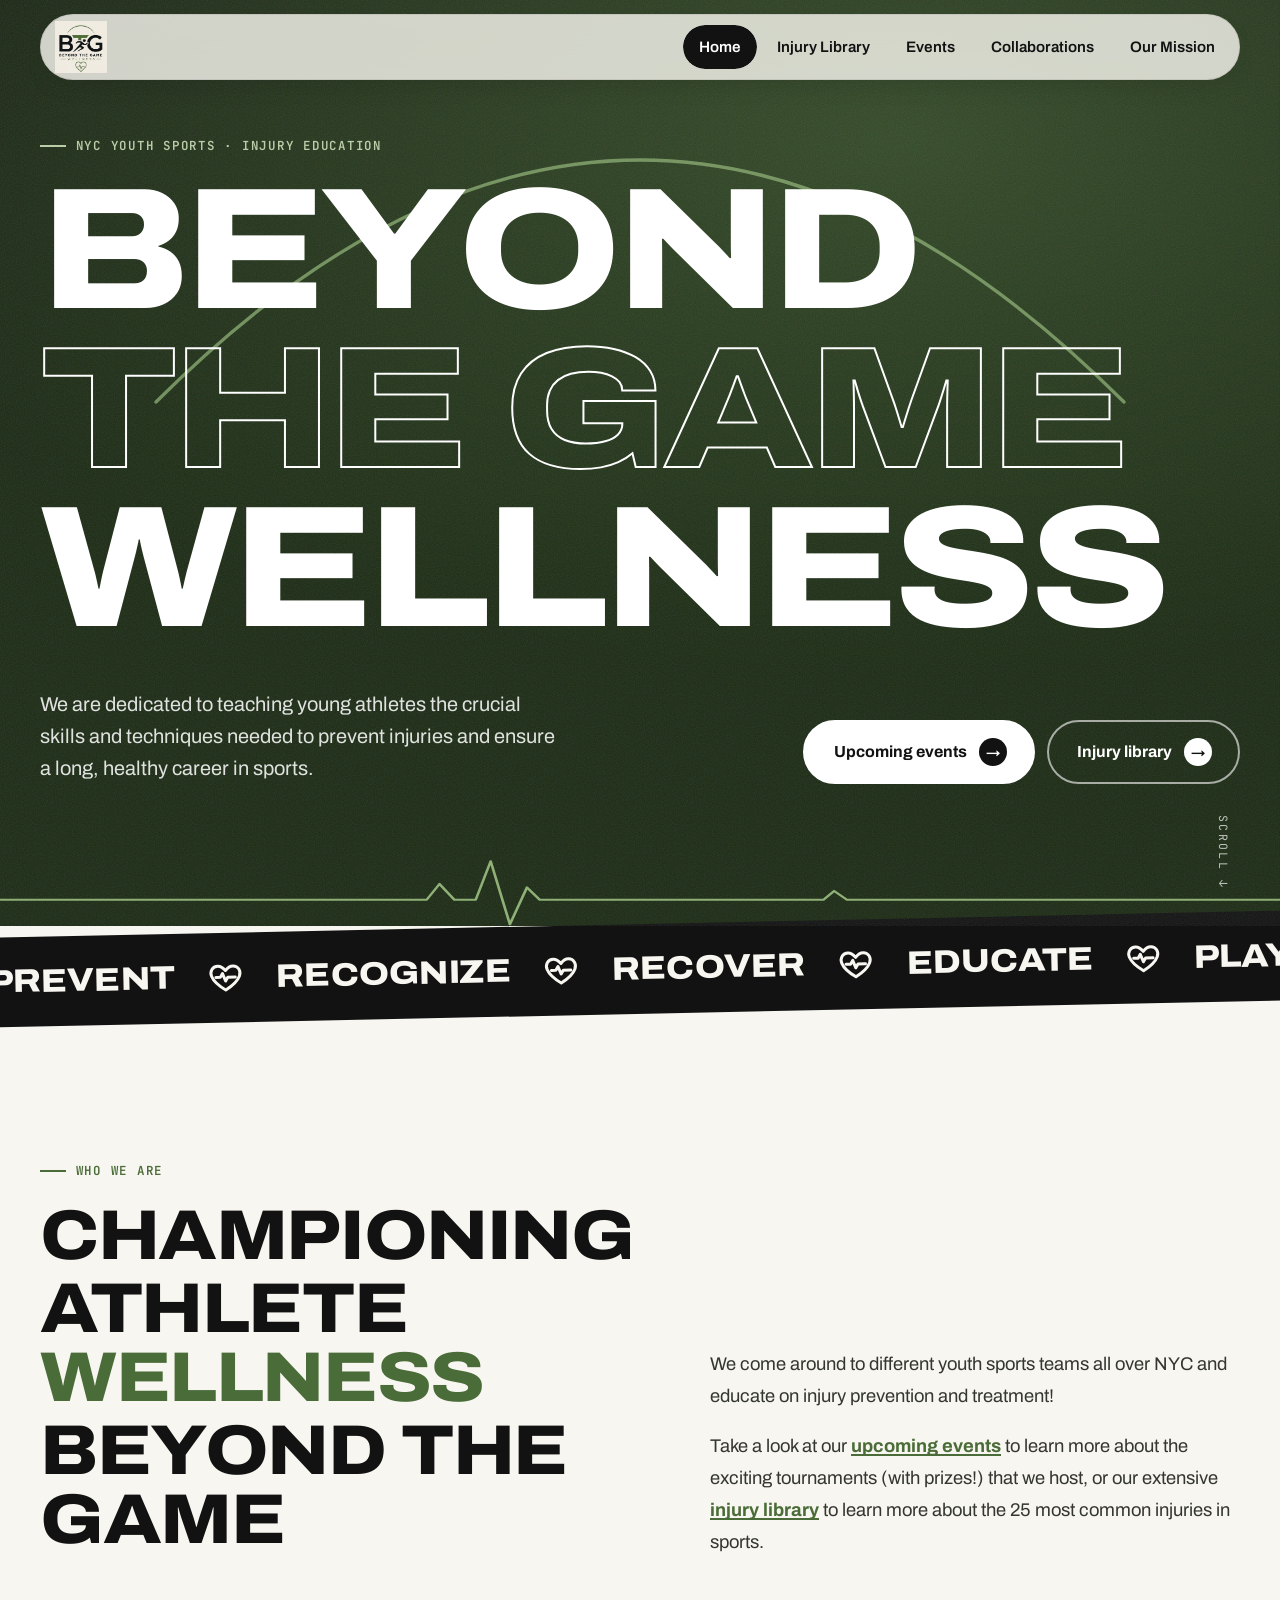
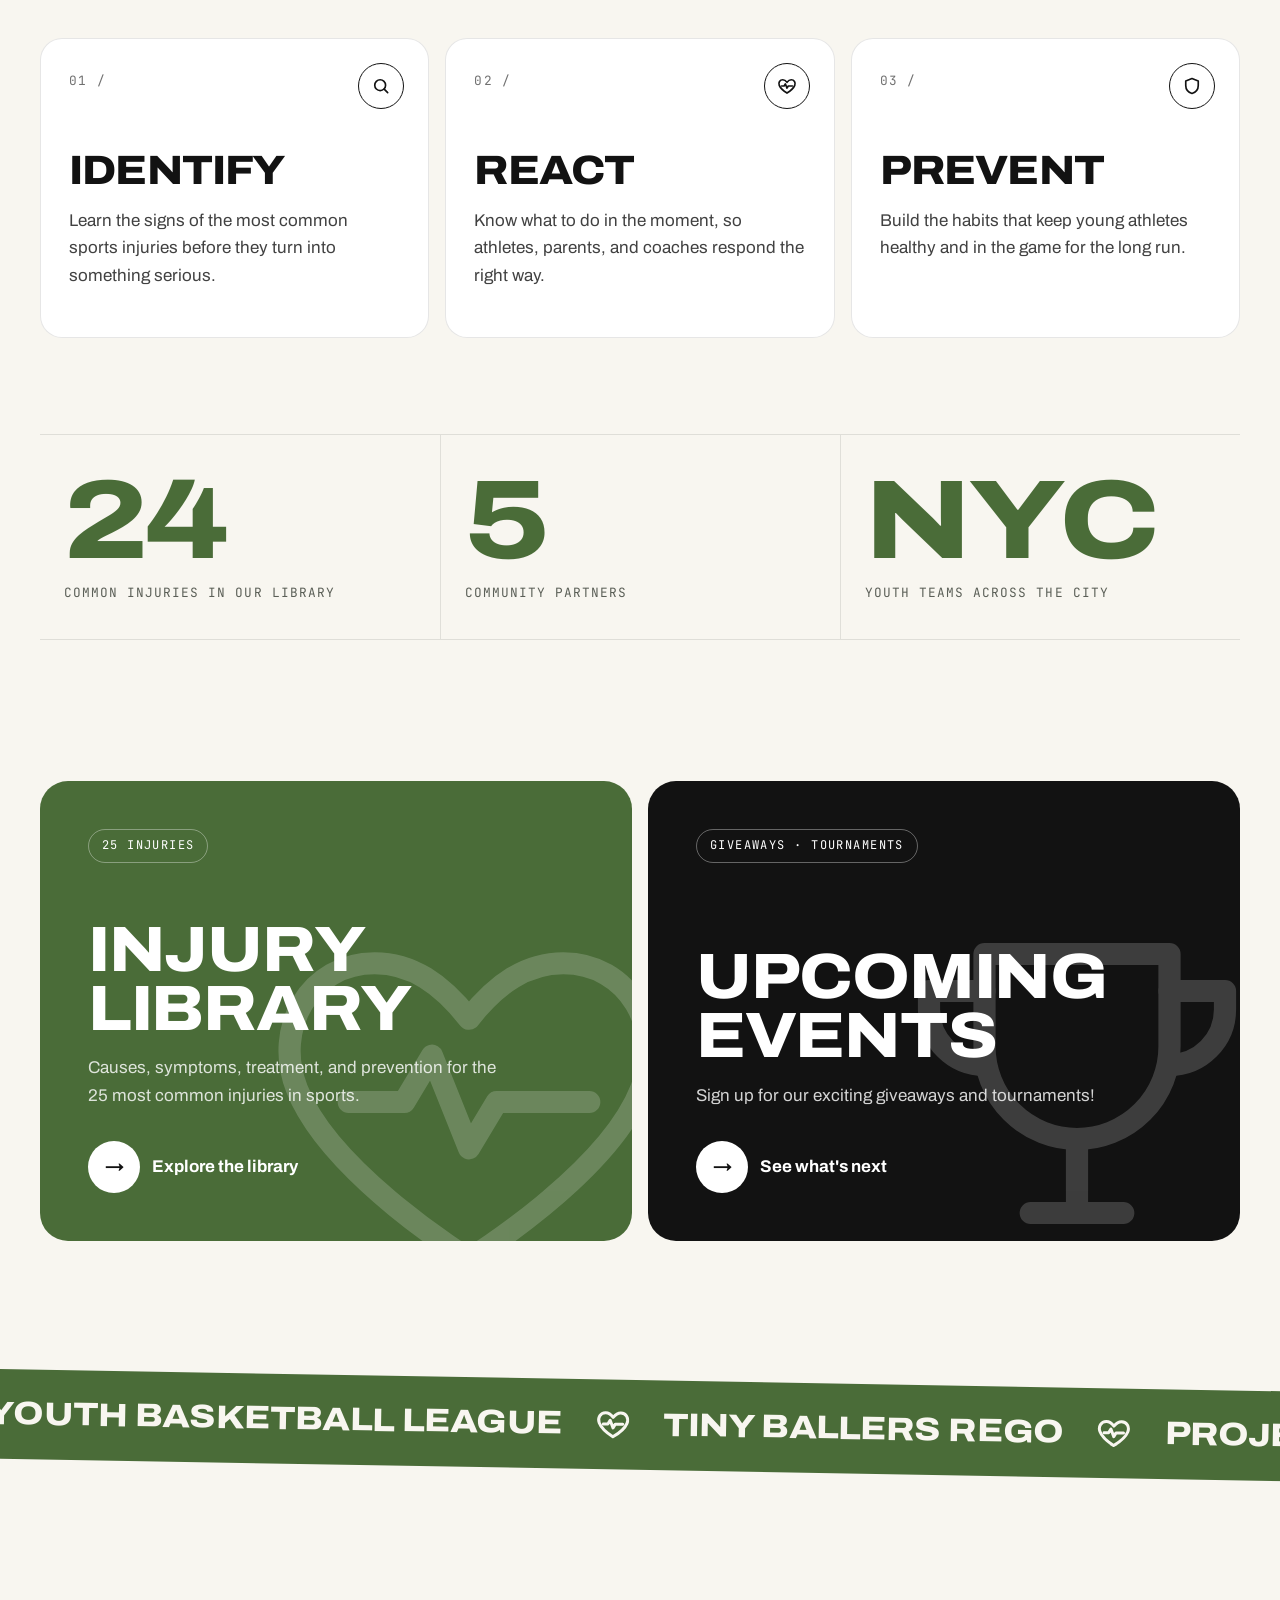
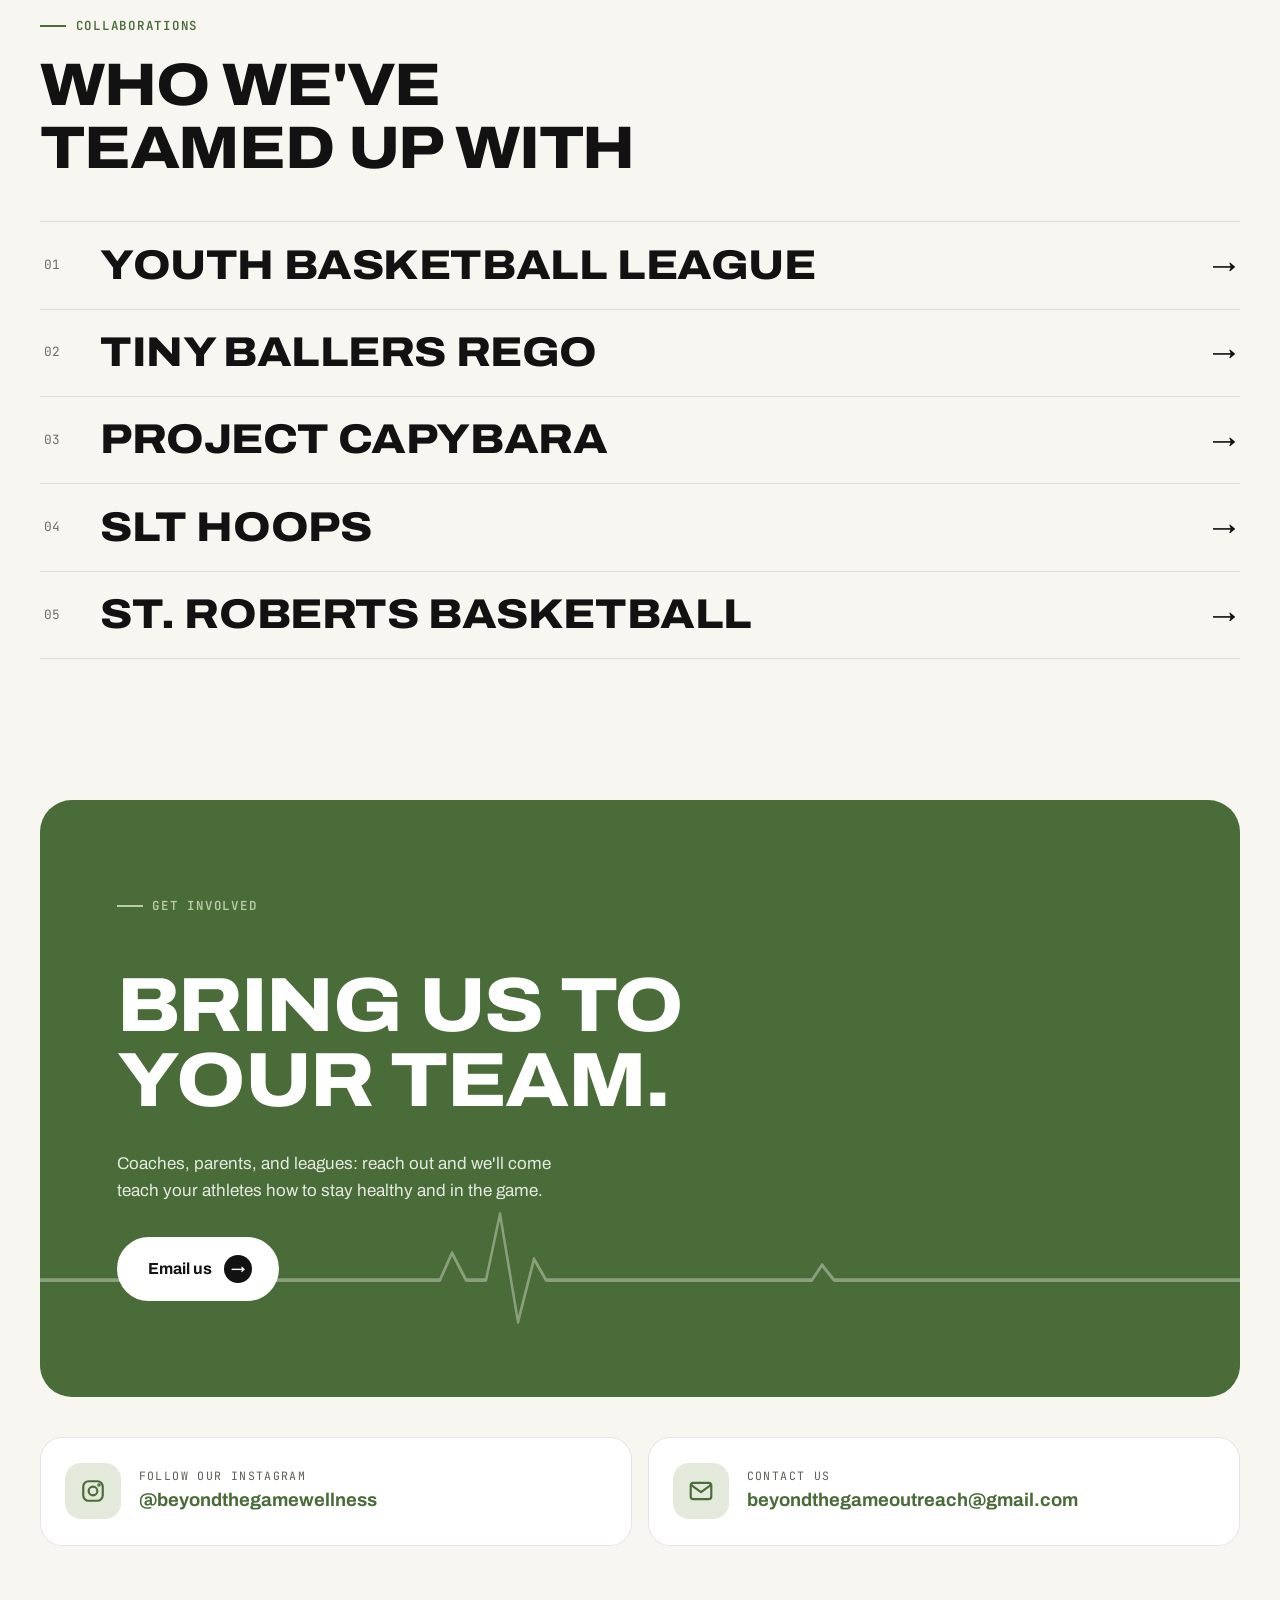
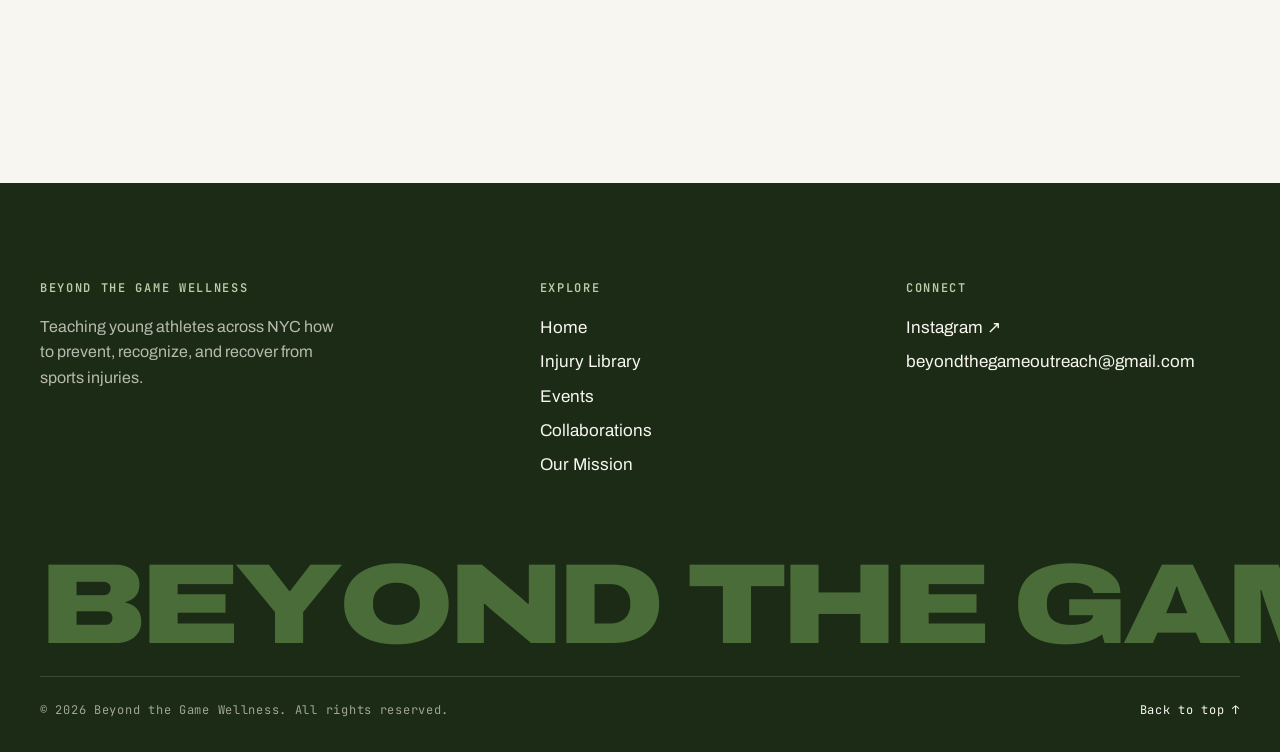
==== commit d6a66977: "Removed the claud epart" ====
--- a/index.html
+++ b/index.html
@@ -1,24 +1,4 @@
-Claude
-/
-Jayden’s MacBook Air (2), Connected
 
-
-
-
-
-
-
-
-
-
-
-
-
-
-
-
-
-Index · HTML
 <!DOCTYPE html>
 <html lang="en">
 <head>
@@ -189,7 +169,7 @@
         </section>
  
     <div class="marquee green" aria-hidden="true">
-        <div class="marquee-track"><span>Youth Basketball League <svg viewBox="0 0 24 24" fill="none" stroke="currentColor" stroke-width="2" stroke-linecap="round" stroke-linejoin="round" aria-hidden="true"><path d="M12 20.5s-7.5-4.6-9.3-9.2C1.4 8 3.4 4.5 6.9 4.5c2 0 3.6 1.1 5.1 3 1.5-1.9 3.1-3 5.1-3 3.5 0 5.5 3.5 4.2 6.8-1.8 4.6-9.3 9.2-9.3 9.2z"/><path d="M5.5 12h3l1.5-2.5 2 5 1.5-2.5h5"/></svg></span><span>Tiny Ballers Rego <svg viewBox="0 0 24 24" fill="none" stroke="currentColor" stroke-width="2" stroke-linecap="round" stroke-linejoin="round" aria-hidden="true"><path d="M12 20.5s-7.5-4.6-9.3-9.2C1.4 8 3.4 4.5 6.9 4.5c2 0 3.6 1.1 5.1 3 1.5-1.9 3.1-3 5.1-3 3.5 0 5.5 3.5 4.2 6.8-1.8 4.6-9.3 9.2-9.3 9.2z"/><path d="M5.5 12h3l1.5-2.5 2 5 1.5-2.5h5"/></svg></span><span>Project Copybara <svg viewBox="0 0 24 24" fill="none" stroke="currentColor" stroke-width="2" stroke-linecap="round" stroke-linejoin="round" aria-hidden="true"><path d="M12 20.5s-7.5-4.6-9.3-9.2C1.4 8 3.4 4.5 6.9 4.5c2 0 3.6 1.1 5.1 3 1.5-1.9 3.1-3 5.1-3 3.5 0 5.5 3.5 4.2 6.8-1.8 4.6-9.3 9.2-9.3 9.2z"/><path d="M5.5 12h3l1.5-2.5 2 5 1.5-2.5h5"/></svg></span><span>SLT Hoops <svg viewBox="0 0 24 24" fill="none" stroke="currentColor" stroke-width="2" stroke-linecap="round" stroke-linejoin="round" aria-hidden="true"><path d="M12 20.5s-7.5-4.6-9.3-9.2C1.4 8 3.4 4.5 6.9 4.5c2 0 3.6 1.1 5.1 3 1.5-1.9 3.1-3 5.1-3 3.5 0 5.5 3.5 4.2 6.8-1.8 4.6-9.3 9.2-9.3 9.2z"/><path d="M5.5 12h3l1.5-2.5 2 5 1.5-2.5h5"/></svg></span><span>St. Roberts Basketball <svg viewBox="0 0 24 24" fill="none" stroke="currentColor" stroke-width="2" stroke-linecap="round" stroke-linejoin="round" aria-hidden="true"><path d="M12 20.5s-7.5-4.6-9.3-9.2C1.4 8 3.4 4.5 6.9 4.5c2 0 3.6 1.1 5.1 3 1.5-1.9 3.1-3 5.1-3 3.5 0 5.5 3.5 4.2 6.8-1.8 4.6-9.3 9.2-9.3 9.2z"/><path d="M5.5 12h3l1.5-2.5 2 5 1.5-2.5h5"/></svg></span><span>Youth Basketball League <svg viewBox="0 0 24 24" fill="none" stroke="currentColor" stroke-width="2" stroke-linecap="round" stroke-linejoin="round" aria-hidden="true"><path d="M12 20.5s-7.5-4.6-9.3-9.2C1.4 8 3.4 4.5 6.9 4.5c2 0 3.6 1.1 5.1 3 1.5-1.9 3.1-3 5.1-3 3.5 0 5.5 3.5 4.2 6.8-1.8 4.6-9.3 9.2-9.3 9.2z"/><path d="M5.5 12h3l1.5-2.5 2 5 1.5-2.5h5"/></svg></span><span>Tiny Ballers Rego <svg viewBox="0 0 24 24" fill="none" stroke="currentColor" stroke-width="2" stroke-linecap="round" stroke-linejoin="round" aria-hidden="true"><path d="M12 20.5s-7.5-4.6-9.3-9.2C1.4 8 3.4 4.5 6.9 4.5c2 0 3.6 1.1 5.1 3 1.5-1.9 3.1-3 5.1-3 3.5 0 5.5 3.5 4.2 6.8-1.8 4.6-9.3 9.2-9.3 9.2z"/><path d="M5.5 12h3l1.5-2.5 2 5 1.5-2.5h5"/></svg></span><span>Project Copybara <svg viewBox="0 0 24 24" fill="none" stroke="currentColor" stroke-width="2" stroke-linecap="round" stroke-linejoin="round" aria-hidden="true"><path d="M12 20.5s-7.5-4.6-9.3-9.2C1.4 8 3.4 4.5 6.9 4.5c2 0 3.6 1.1 5.1 3 1.5-1.9 3.1-3 5.1-3 3.5 0 5.5 3.5 4.2 6.8-1.8 4.6-9.3 9.2-9.3 9.2z"/><path d="M5.5 12h3l1.5-2.5 2 5 1.5-2.5h5"/></svg></span><span>SLT Hoops <svg viewBox="0 0 24 24" fill="none" stroke="currentColor" stroke-width="2" stroke-linecap="round" stroke-linejoin="round" aria-hidden="true"><path d="M12 20.5s-7.5-4.6-9.3-9.2C1.4 8 3.4 4.5 6.9 4.5c2 0 3.6 1.1 5.1 3 1.5-1.9 3.1-3 5.1-3 3.5 0 5.5 3.5 4.2 6.8-1.8 4.6-9.3 9.2-9.3 9.2z"/><path d="M5.5 12h3l1.5-2.5 2 5 1.5-2.5h5"/></svg></span><span>St. Roberts Basketball <svg viewBox="0 0 24 24" fill="none" stroke="currentColor" stroke-width="2" stroke-linecap="round" stroke-linejoin="round" aria-hidden="true"><path d="M12 20.5s-7.5-4.6-9.3-9.2C1.4 8 3.4 4.5 6.9 4.5c2 0 3.6 1.1 5.1 3 1.5-1.9 3.1-3 5.1-3 3.5 0 5.5 3.5 4.2 6.8-1.8 4.6-9.3 9.2-9.3 9.2z"/><path d="M5.5 12h3l1.5-2.5 2 5 1.5-2.5h5"/></svg></span><span>Youth Basketball League <svg viewBox="0 0 24 24" fill="none" stroke="currentColor" stroke-width="2" stroke-linecap="round" stroke-linejoin="round" aria-hidden="true"><path d="M12 20.5s-7.5-4.6-9.3-9.2C1.4 8 3.4 4.5 6.9 4.5c2 0 3.6 1.1 5.1 3 1.5-1.9 3.1-3 5.1-3 3.5 0 5.5 3.5 4.2 6.8-1.8 4.6-9.3 9.2-9.3 9.2z"/><path d="M5.5 12h3l1.5-2.5 2 5 1.5-2.5h5"/></svg></span><span>Tiny Ballers Rego <svg viewBox="0 0 24 24" fill="none" stroke="currentColor" stroke-width="2" stroke-linecap="round" stroke-linejoin="round" aria-hidden="true"><path d="M12 20.5s-7.5-4.6-9.3-9.2C1.4 8 3.4 4.5 6.9 4.5c2 0 3.6 1.1 5.1 3 1.5-1.9 3.1-3 5.1-3 3.5 0 5.5 3.5 4.2 6.8-1.8 4.6-9.3 9.2-9.3 9.2z"/><path d="M5.5 12h3l1.5-2.5 2 5 1.5-2.5h5"/></svg></span><span>Project Copybara <svg viewBox="0 0 24 24" fill="none" stroke="currentColor" stroke-width="2" stroke-linecap="round" stroke-linejoin="round" aria-hidden="true"><path d="M12 20.5s-7.5-4.6-9.3-9.2C1.4 8 3.4 4.5 6.9 4.5c2 0 3.6 1.1 5.1 3 1.5-1.9 3.1-3 5.1-3 3.5 0 5.5 3.5 4.2 6.8-1.8 4.6-9.3 9.2-9.3 9.2z"/><path d="M5.5 12h3l1.5-2.5 2 5 1.5-2.5h5"/></svg></span><span>SLT Hoops <svg viewBox="0 0 24 24" fill="none" stroke="currentColor" stroke-width="2" stroke-linecap="round" stroke-linejoin="round" aria-hidden="true"><path d="M12 20.5s-7.5-4.6-9.3-9.2C1.4 8 3.4 4.5 6.9 4.5c2 0 3.6 1.1 5.1 3 1.5-1.9 3.1-3 5.1-3 3.5 0 5.5 3.5 4.2 6.8-1.8 4.6-9.3 9.2-9.3 9.2z"/><path d="M5.5 12h3l1.5-2.5 2 5 1.5-2.5h5"/></svg></span><span>St. Roberts Basketball <svg viewBox="0 0 24 24" fill="none" stroke="currentColor" stroke-width="2" stroke-linecap="round" stroke-linejoin="round" aria-hidden="true"><path d="M12 20.5s-7.5-4.6-9.3-9.2C1.4 8 3.4 4.5 6.9 4.5c2 0 3.6 1.1 5.1 3 1.5-1.9 3.1-3 5.1-3 3.5 0 5.5 3.5 4.2 6.8-1.8 4.6-9.3 9.2-9.3 9.2z"/><path d="M5.5 12h3l1.5-2.5 2 5 1.5-2.5h5"/></svg></span><span>Youth Basketball League <svg viewBox="0 0 24 24" fill="none" stroke="currentColor" stroke-width="2" stroke-linecap="round" stroke-linejoin="round" aria-hidden="true"><path d="M12 20.5s-7.5-4.6-9.3-9.2C1.4 8 3.4 4.5 6.9 4.5c2 0 3.6 1.1 5.1 3 1.5-1.9 3.1-3 5.1-3 3.5 0 5.5 3.5 4.2 6.8-1.8 4.6-9.3 9.2-9.3 9.2z"/><path d="M5.5 12h3l1.5-2.5 2 5 1.5-2.5h5"/></svg></span><span>Tiny Ballers Rego <svg viewBox="0 0 24 24" fill="none" stroke="currentColor" stroke-width="2" stroke-linecap="round" stroke-linejoin="round" aria-hidden="true"><path d="M12 20.5s-7.5-4.6-9.3-9.2C1.4 8 3.4 4.5 6.9 4.5c2 0 3.6 1.1 5.1 3 1.5-1.9 3.1-3 5.1-3 3.5 0 5.5 3.5 4.2 6.8-1.8 4.6-9.3 9.2-9.3 9.2z"/><path d="M5.5 12h3l1.5-2.5 2 5 1.5-2.5h5"/></svg></span><span>Project Copybara <svg viewBox="0 0 24 24" fill="none" stroke="currentColor" stroke-width="2" stroke-linecap="round" stroke-linejoin="round" aria-hidden="true"><path d="M12 20.5s-7.5-4.6-9.3-9.2C1.4 8 3.4 4.5 6.9 4.5c2 0 3.6 1.1 5.1 3 1.5-1.9 3.1-3 5.1-3 3.5 0 5.5 3.5 4.2 6.8-1.8 4.6-9.3 9.2-9.3 9.2z"/><path d="M5.5 12h3l1.5-2.5 2 5 1.5-2.5h5"/></svg></span><span>SLT Hoops <svg viewBox="0 0 24 24" fill="none" stroke="currentColor" stroke-width="2" stroke-linecap="round" stroke-linejoin="round" aria-hidden="true"><path d="M12 20.5s-7.5-4.6-9.3-9.2C1.4 8 3.4 4.5 6.9 4.5c2 0 3.6 1.1 5.1 3 1.5-1.9 3.1-3 5.1-3 3.5 0 5.5 3.5 4.2 6.8-1.8 4.6-9.3 9.2-9.3 9.2z"/><path d="M5.5 12h3l1.5-2.5 2 5 1.5-2.5h5"/></svg></span><span>St. Roberts Basketball <svg viewBox="0 0 24 24" fill="none" stroke="currentColor" stroke-width="2" stroke-linecap="round" stroke-linejoin="round" aria-hidden="true"><path d="M12 20.5s-7.5-4.6-9.3-9.2C1.4 8 3.4 4.5 6.9 4.5c2 0 3.6 1.1 5.1 3 1.5-1.9 3.1-3 5.1-3 3.5 0 5.5 3.5 4.2 6.8-1.8 4.6-9.3 9.2-9.3 9.2z"/><path d="M5.5 12h3l1.5-2.5 2 5 1.5-2.5h5"/></svg></span></div>
+        <div class="marquee-track"><span>Youth Basketball League <svg viewBox="0 0 24 24" fill="none" stroke="currentColor" stroke-width="2" stroke-linecap="round" stroke-linejoin="round" aria-hidden="true"><path d="M12 20.5s-7.5-4.6-9.3-9.2C1.4 8 3.4 4.5 6.9 4.5c2 0 3.6 1.1 5.1 3 1.5-1.9 3.1-3 5.1-3 3.5 0 5.5 3.5 4.2 6.8-1.8 4.6-9.3 9.2-9.3 9.2z"/><path d="M5.5 12h3l1.5-2.5 2 5 1.5-2.5h5"/></svg></span><span>Tiny Ballers Rego <svg viewBox="0 0 24 24" fill="none" stroke="currentColor" stroke-width="2" stroke-linecap="round" stroke-linejoin="round" aria-hidden="true"><path d="M12 20.5s-7.5-4.6-9.3-9.2C1.4 8 3.4 4.5 6.9 4.5c2 0 3.6 1.1 5.1 3 1.5-1.9 3.1-3 5.1-3 3.5 0 5.5 3.5 4.2 6.8-1.8 4.6-9.3 9.2-9.3 9.2z"/><path d="M5.5 12h3l1.5-2.5 2 5 1.5-2.5h5"/></svg></span><span>Project Capybara <svg viewBox="0 0 24 24" fill="none" stroke="currentColor" stroke-width="2" stroke-linecap="round" stroke-linejoin="round" aria-hidden="true"><path d="M12 20.5s-7.5-4.6-9.3-9.2C1.4 8 3.4 4.5 6.9 4.5c2 0 3.6 1.1 5.1 3 1.5-1.9 3.1-3 5.1-3 3.5 0 5.5 3.5 4.2 6.8-1.8 4.6-9.3 9.2-9.3 9.2z"/><path d="M5.5 12h3l1.5-2.5 2 5 1.5-2.5h5"/></svg></span><span>SLT Hoops <svg viewBox="0 0 24 24" fill="none" stroke="currentColor" stroke-width="2" stroke-linecap="round" stroke-linejoin="round" aria-hidden="true"><path d="M12 20.5s-7.5-4.6-9.3-9.2C1.4 8 3.4 4.5 6.9 4.5c2 0 3.6 1.1 5.1 3 1.5-1.9 3.1-3 5.1-3 3.5 0 5.5 3.5 4.2 6.8-1.8 4.6-9.3 9.2-9.3 9.2z"/><path d="M5.5 12h3l1.5-2.5 2 5 1.5-2.5h5"/></svg></span><span>St. Roberts Basketball <svg viewBox="0 0 24 24" fill="none" stroke="currentColor" stroke-width="2" stroke-linecap="round" stroke-linejoin="round" aria-hidden="true"><path d="M12 20.5s-7.5-4.6-9.3-9.2C1.4 8 3.4 4.5 6.9 4.5c2 0 3.6 1.1 5.1 3 1.5-1.9 3.1-3 5.1-3 3.5 0 5.5 3.5 4.2 6.8-1.8 4.6-9.3 9.2-9.3 9.2z"/><path d="M5.5 12h3l1.5-2.5 2 5 1.5-2.5h5"/></svg></span><span>Youth Basketball League <svg viewBox="0 0 24 24" fill="none" stroke="currentColor" stroke-width="2" stroke-linecap="round" stroke-linejoin="round" aria-hidden="true"><path d="M12 20.5s-7.5-4.6-9.3-9.2C1.4 8 3.4 4.5 6.9 4.5c2 0 3.6 1.1 5.1 3 1.5-1.9 3.1-3 5.1-3 3.5 0 5.5 3.5 4.2 6.8-1.8 4.6-9.3 9.2-9.3 9.2z"/><path d="M5.5 12h3l1.5-2.5 2 5 1.5-2.5h5"/></svg></span><span>Tiny Ballers Rego <svg viewBox="0 0 24 24" fill="none" stroke="currentColor" stroke-width="2" stroke-linecap="round" stroke-linejoin="round" aria-hidden="true"><path d="M12 20.5s-7.5-4.6-9.3-9.2C1.4 8 3.4 4.5 6.9 4.5c2 0 3.6 1.1 5.1 3 1.5-1.9 3.1-3 5.1-3 3.5 0 5.5 3.5 4.2 6.8-1.8 4.6-9.3 9.2-9.3 9.2z"/><path d="M5.5 12h3l1.5-2.5 2 5 1.5-2.5h5"/></svg></span><span>Project Capybara <svg viewBox="0 0 24 24" fill="none" stroke="currentColor" stroke-width="2" stroke-linecap="round" stroke-linejoin="round" aria-hidden="true"><path d="M12 20.5s-7.5-4.6-9.3-9.2C1.4 8 3.4 4.5 6.9 4.5c2 0 3.6 1.1 5.1 3 1.5-1.9 3.1-3 5.1-3 3.5 0 5.5 3.5 4.2 6.8-1.8 4.6-9.3 9.2-9.3 9.2z"/><path d="M5.5 12h3l1.5-2.5 2 5 1.5-2.5h5"/></svg></span><span>SLT Hoops <svg viewBox="0 0 24 24" fill="none" stroke="currentColor" stroke-width="2" stroke-linecap="round" stroke-linejoin="round" aria-hidden="true"><path d="M12 20.5s-7.5-4.6-9.3-9.2C1.4 8 3.4 4.5 6.9 4.5c2 0 3.6 1.1 5.1 3 1.5-1.9 3.1-3 5.1-3 3.5 0 5.5 3.5 4.2 6.8-1.8 4.6-9.3 9.2-9.3 9.2z"/><path d="M5.5 12h3l1.5-2.5 2 5 1.5-2.5h5"/></svg></span><span>St. Roberts Basketball <svg viewBox="0 0 24 24" fill="none" stroke="currentColor" stroke-width="2" stroke-linecap="round" stroke-linejoin="round" aria-hidden="true"><path d="M12 20.5s-7.5-4.6-9.3-9.2C1.4 8 3.4 4.5 6.9 4.5c2 0 3.6 1.1 5.1 3 1.5-1.9 3.1-3 5.1-3 3.5 0 5.5 3.5 4.2 6.8-1.8 4.6-9.3 9.2-9.3 9.2z"/><path d="M5.5 12h3l1.5-2.5 2 5 1.5-2.5h5"/></svg></span><span>Youth Basketball League <svg viewBox="0 0 24 24" fill="none" stroke="currentColor" stroke-width="2" stroke-linecap="round" stroke-linejoin="round" aria-hidden="true"><path d="M12 20.5s-7.5-4.6-9.3-9.2C1.4 8 3.4 4.5 6.9 4.5c2 0 3.6 1.1 5.1 3 1.5-1.9 3.1-3 5.1-3 3.5 0 5.5 3.5 4.2 6.8-1.8 4.6-9.3 9.2-9.3 9.2z"/><path d="M5.5 12h3l1.5-2.5 2 5 1.5-2.5h5"/></svg></span><span>Tiny Ballers Rego <svg viewBox="0 0 24 24" fill="none" stroke="currentColor" stroke-width="2" stroke-linecap="round" stroke-linejoin="round" aria-hidden="true"><path d="M12 20.5s-7.5-4.6-9.3-9.2C1.4 8 3.4 4.5 6.9 4.5c2 0 3.6 1.1 5.1 3 1.5-1.9 3.1-3 5.1-3 3.5 0 5.5 3.5 4.2 6.8-1.8 4.6-9.3 9.2-9.3 9.2z"/><path d="M5.5 12h3l1.5-2.5 2 5 1.5-2.5h5"/></svg></span><span>Project Capybara <svg viewBox="0 0 24 24" fill="none" stroke="currentColor" stroke-width="2" stroke-linecap="round" stroke-linejoin="round" aria-hidden="true"><path d="M12 20.5s-7.5-4.6-9.3-9.2C1.4 8 3.4 4.5 6.9 4.5c2 0 3.6 1.1 5.1 3 1.5-1.9 3.1-3 5.1-3 3.5 0 5.5 3.5 4.2 6.8-1.8 4.6-9.3 9.2-9.3 9.2z"/><path d="M5.5 12h3l1.5-2.5 2 5 1.5-2.5h5"/></svg></span><span>SLT Hoops <svg viewBox="0 0 24 24" fill="none" stroke="currentColor" stroke-width="2" stroke-linecap="round" stroke-linejoin="round" aria-hidden="true"><path d="M12 20.5s-7.5-4.6-9.3-9.2C1.4 8 3.4 4.5 6.9 4.5c2 0 3.6 1.1 5.1 3 1.5-1.9 3.1-3 5.1-3 3.5 0 5.5 3.5 4.2 6.8-1.8 4.6-9.3 9.2-9.3 9.2z"/><path d="M5.5 12h3l1.5-2.5 2 5 1.5-2.5h5"/></svg></span><span>St. Roberts Basketball <svg viewBox="0 0 24 24" fill="none" stroke="currentColor" stroke-width="2" stroke-linecap="round" stroke-linejoin="round" aria-hidden="true"><path d="M12 20.5s-7.5-4.6-9.3-9.2C1.4 8 3.4 4.5 6.9 4.5c2 0 3.6 1.1 5.1 3 1.5-1.9 3.1-3 5.1-3 3.5 0 5.5 3.5 4.2 6.8-1.8 4.6-9.3 9.2-9.3 9.2z"/><path d="M5.5 12h3l1.5-2.5 2 5 1.5-2.5h5"/></svg></span><span>Youth Basketball League <svg viewBox="0 0 24 24" fill="none" stroke="currentColor" stroke-width="2" stroke-linecap="round" stroke-linejoin="round" aria-hidden="true"><path d="M12 20.5s-7.5-4.6-9.3-9.2C1.4 8 3.4 4.5 6.9 4.5c2 0 3.6 1.1 5.1 3 1.5-1.9 3.1-3 5.1-3 3.5 0 5.5 3.5 4.2 6.8-1.8 4.6-9.3 9.2-9.3 9.2z"/><path d="M5.5 12h3l1.5-2.5 2 5 1.5-2.5h5"/></svg></span><span>Tiny Ballers Rego <svg viewBox="0 0 24 24" fill="none" stroke="currentColor" stroke-width="2" stroke-linecap="round" stroke-linejoin="round" aria-hidden="true"><path d="M12 20.5s-7.5-4.6-9.3-9.2C1.4 8 3.4 4.5 6.9 4.5c2 0 3.6 1.1 5.1 3 1.5-1.9 3.1-3 5.1-3 3.5 0 5.5 3.5 4.2 6.8-1.8 4.6-9.3 9.2-9.3 9.2z"/><path d="M5.5 12h3l1.5-2.5 2 5 1.5-2.5h5"/></svg></span><span>Project Capybara <svg viewBox="0 0 24 24" fill="none" stroke="currentColor" stroke-width="2" stroke-linecap="round" stroke-linejoin="round" aria-hidden="true"><path d="M12 20.5s-7.5-4.6-9.3-9.2C1.4 8 3.4 4.5 6.9 4.5c2 0 3.6 1.1 5.1 3 1.5-1.9 3.1-3 5.1-3 3.5 0 5.5 3.5 4.2 6.8-1.8 4.6-9.3 9.2-9.3 9.2z"/><path d="M5.5 12h3l1.5-2.5 2 5 1.5-2.5h5"/></svg></span><span>SLT Hoops <svg viewBox="0 0 24 24" fill="none" stroke="currentColor" stroke-width="2" stroke-linecap="round" stroke-linejoin="round" aria-hidden="true"><path d="M12 20.5s-7.5-4.6-9.3-9.2C1.4 8 3.4 4.5 6.9 4.5c2 0 3.6 1.1 5.1 3 1.5-1.9 3.1-3 5.1-3 3.5 0 5.5 3.5 4.2 6.8-1.8 4.6-9.3 9.2-9.3 9.2z"/><path d="M5.5 12h3l1.5-2.5 2 5 1.5-2.5h5"/></svg></span><span>St. Roberts Basketball <svg viewBox="0 0 24 24" fill="none" stroke="currentColor" stroke-width="2" stroke-linecap="round" stroke-linejoin="round" aria-hidden="true"><path d="M12 20.5s-7.5-4.6-9.3-9.2C1.4 8 3.4 4.5 6.9 4.5c2 0 3.6 1.1 5.1 3 1.5-1.9 3.1-3 5.1-3 3.5 0 5.5 3.5 4.2 6.8-1.8 4.6-9.3 9.2-9.3 9.2z"/><path d="M5.5 12h3l1.5-2.5 2 5 1.5-2.5h5"/></svg></span></div>
     </div>
  
         <section class="section">
@@ -199,7 +179,7 @@
                 <ul class="partners">
                     <li data-reveal><a href="collaborations.html#ybl"><span class="p-idx">01</span><span class="p-name" style="flex:1">Youth Basketball League</span><span class="p-arrow">→</span></a></li>
                     <li data-reveal style="--d:1"><a href="collaborations.html#tiny-ballers"><span class="p-idx">02</span><span class="p-name" style="flex:1">Tiny Ballers Rego</span><span class="p-arrow">→</span></a></li>
-                    <li data-reveal style="--d:2"><a href="collaborations.html#project-copybara"><span class="p-idx">03</span><span class="p-name" style="flex:1">Project Copybara</span><span class="p-arrow">→</span></a></li>
+                    <li data-reveal style="--d:2"><a href="collaborations.html#project-capybara"><span class="p-idx">03</span><span class="p-name" style="flex:1">Project Capybara</span><span class="p-arrow">→</span></a></li>
                     <li data-reveal style="--d:3"><a href="collaborations.html#slt-hoops"><span class="p-idx">04</span><span class="p-name" style="flex:1">SLT Hoops</span><span class="p-arrow">→</span></a></li>
                     <li data-reveal style="--d:4"><a href="collaborations.html#st-roberts"><span class="p-idx">05</span><span class="p-name" style="flex:1">St. Roberts Basketball</span><span class="p-arrow">→</span></a></li>
                 </ul>
--- a/style.css
+++ b/style.css
@@ -1060,3 +1060,32 @@
   .logo-meta { padding: 1rem 1.1rem; }
   .btg-mini { height: 38px; }
 }
+
+/* =========================================================
+   TEAM PHOTOS (About page)
+   Every card gets a big square avatar: a photo if there is one,
+   otherwise the person's initials on green.
+   ========================================================= */
+.member .monogram {
+  width: 100%; height: auto; aspect-ratio: 1 / 1; border-radius: 16px;
+  font-size: clamp(2.6rem, 5vw, 3.6rem); overflow: hidden; position: relative;
+}
+.member:hover .monogram { transform: none; border-radius: 16px; }
+.member .monogram.has-photo { background: var(--cream-2); }
+.member .monogram img {
+  width: 100%; height: 100%; object-fit: cover; object-position: center 30%;
+  transform: scale(1.04); filter: saturate(0.9);
+  transition: transform 0.9s var(--ease-out), filter 0.6s ease;
+}
+.member:hover .monogram img { transform: scale(1.1); filter: saturate(1.05); }
+.member .monogram::after {            /* green wash that slides away on hover */
+  content: ""; position: absolute; inset: 0; background: var(--green);
+  mix-blend-mode: multiply; opacity: 0.18; transition: opacity 0.6s ease;
+  pointer-events: none;
+}
+.member .monogram:not(.has-photo)::after { display: none; }
+.member:hover .monogram::after { opacity: 0; }
+.member h3 { margin-top: 1.4rem; }
+@media (max-width: 640px) {
+  .member .monogram { aspect-ratio: 4 / 3; }
+}
